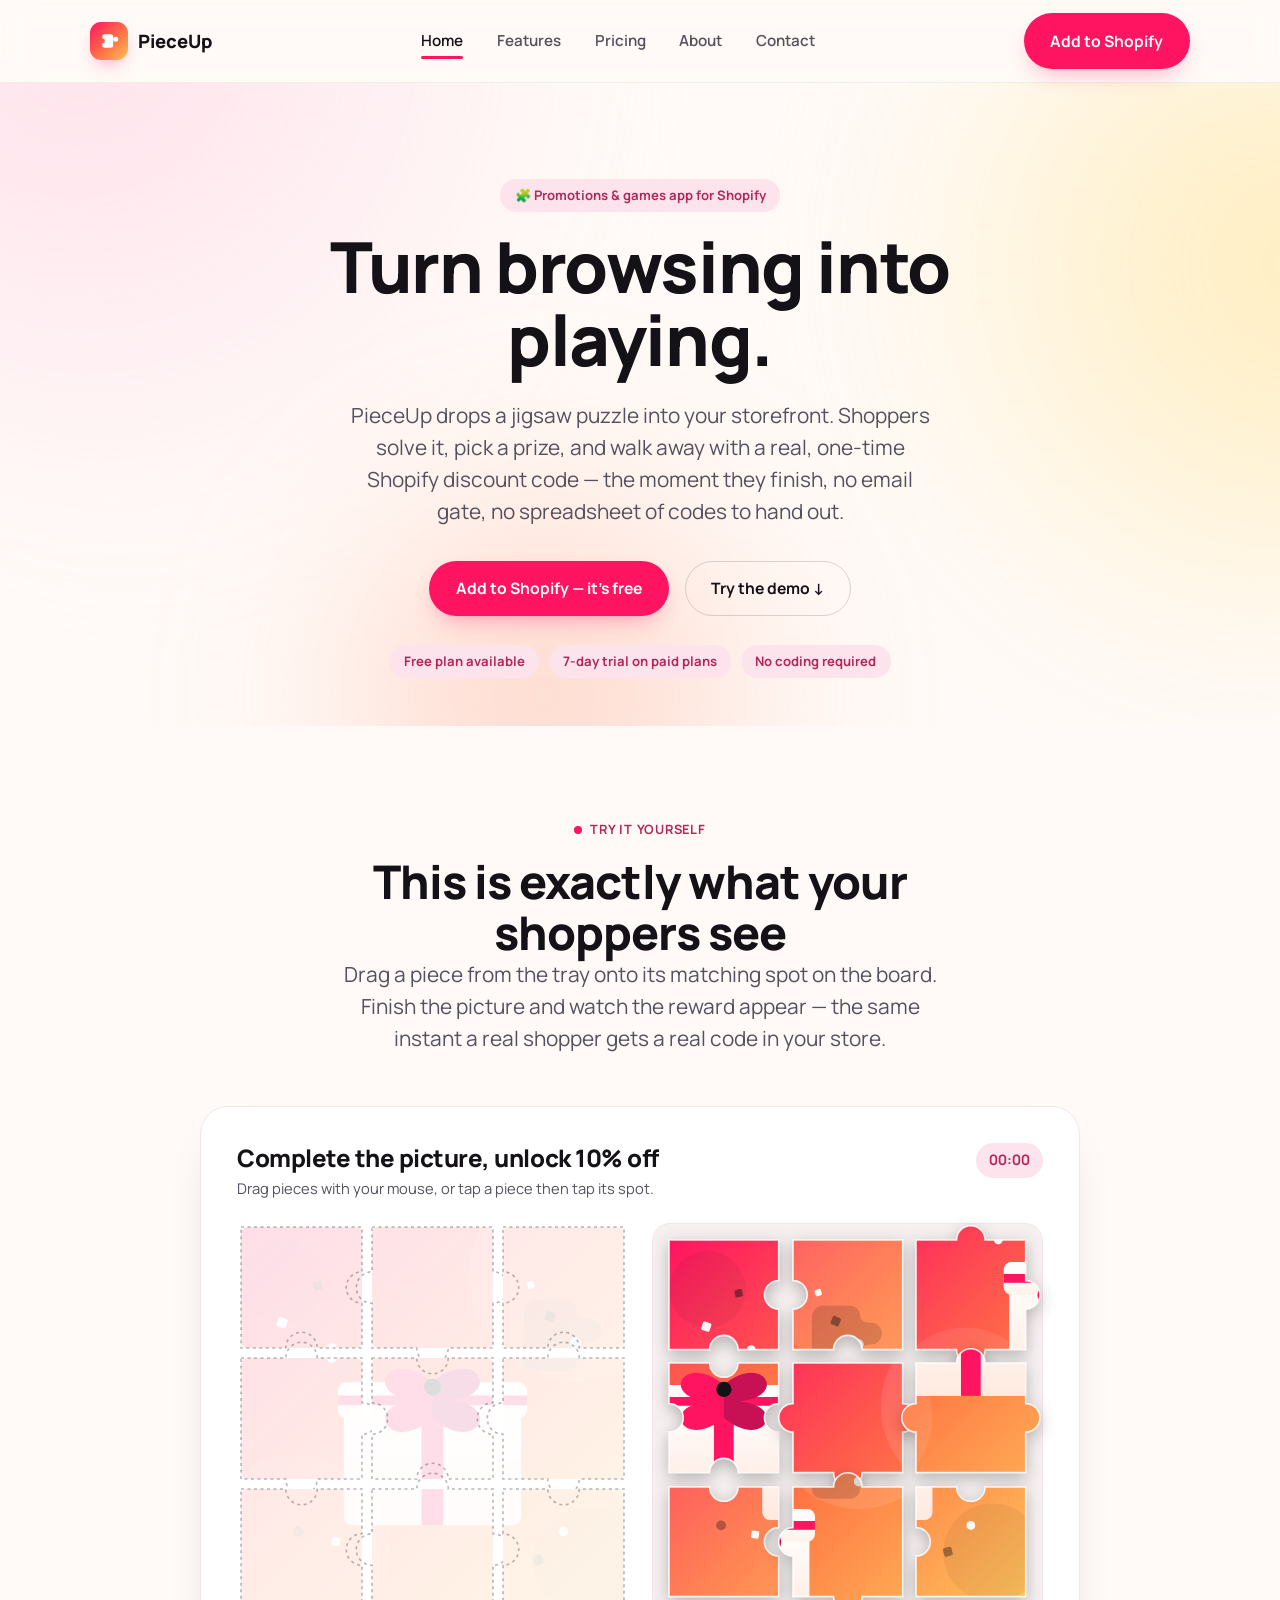
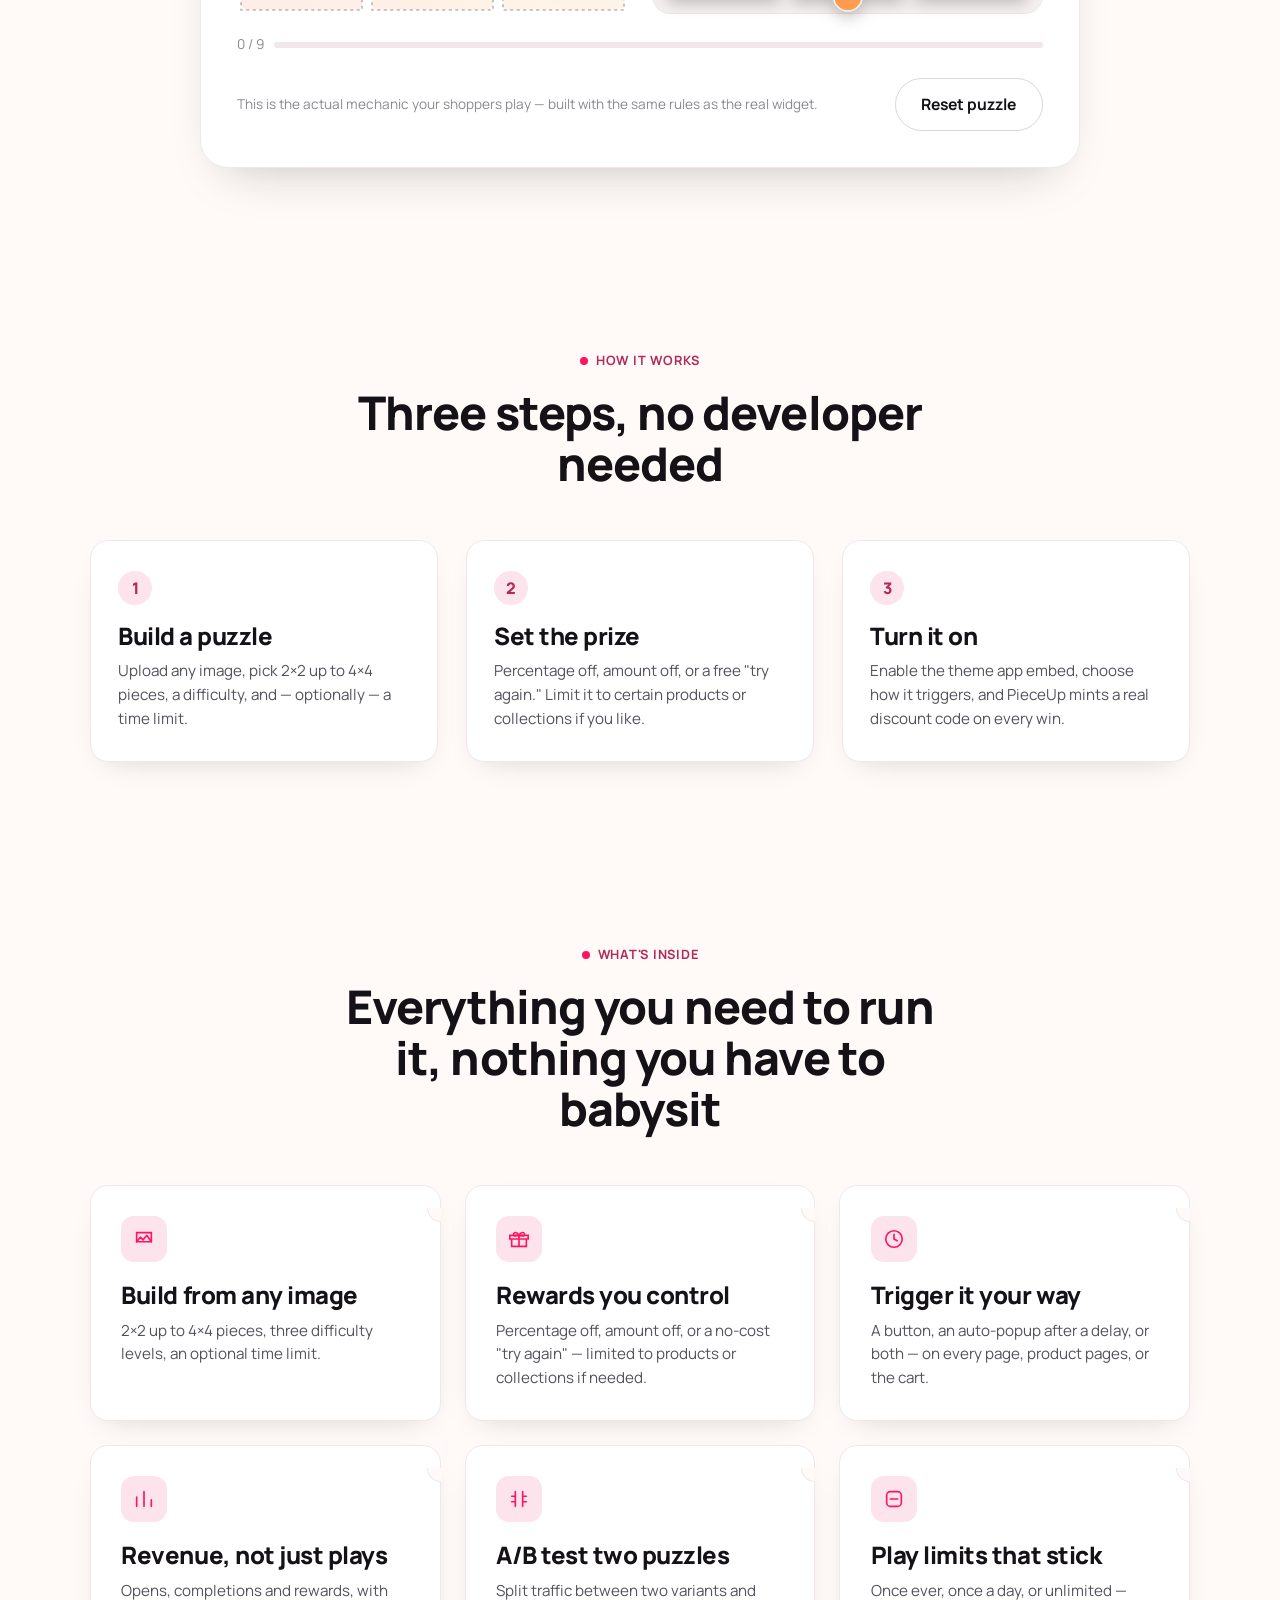
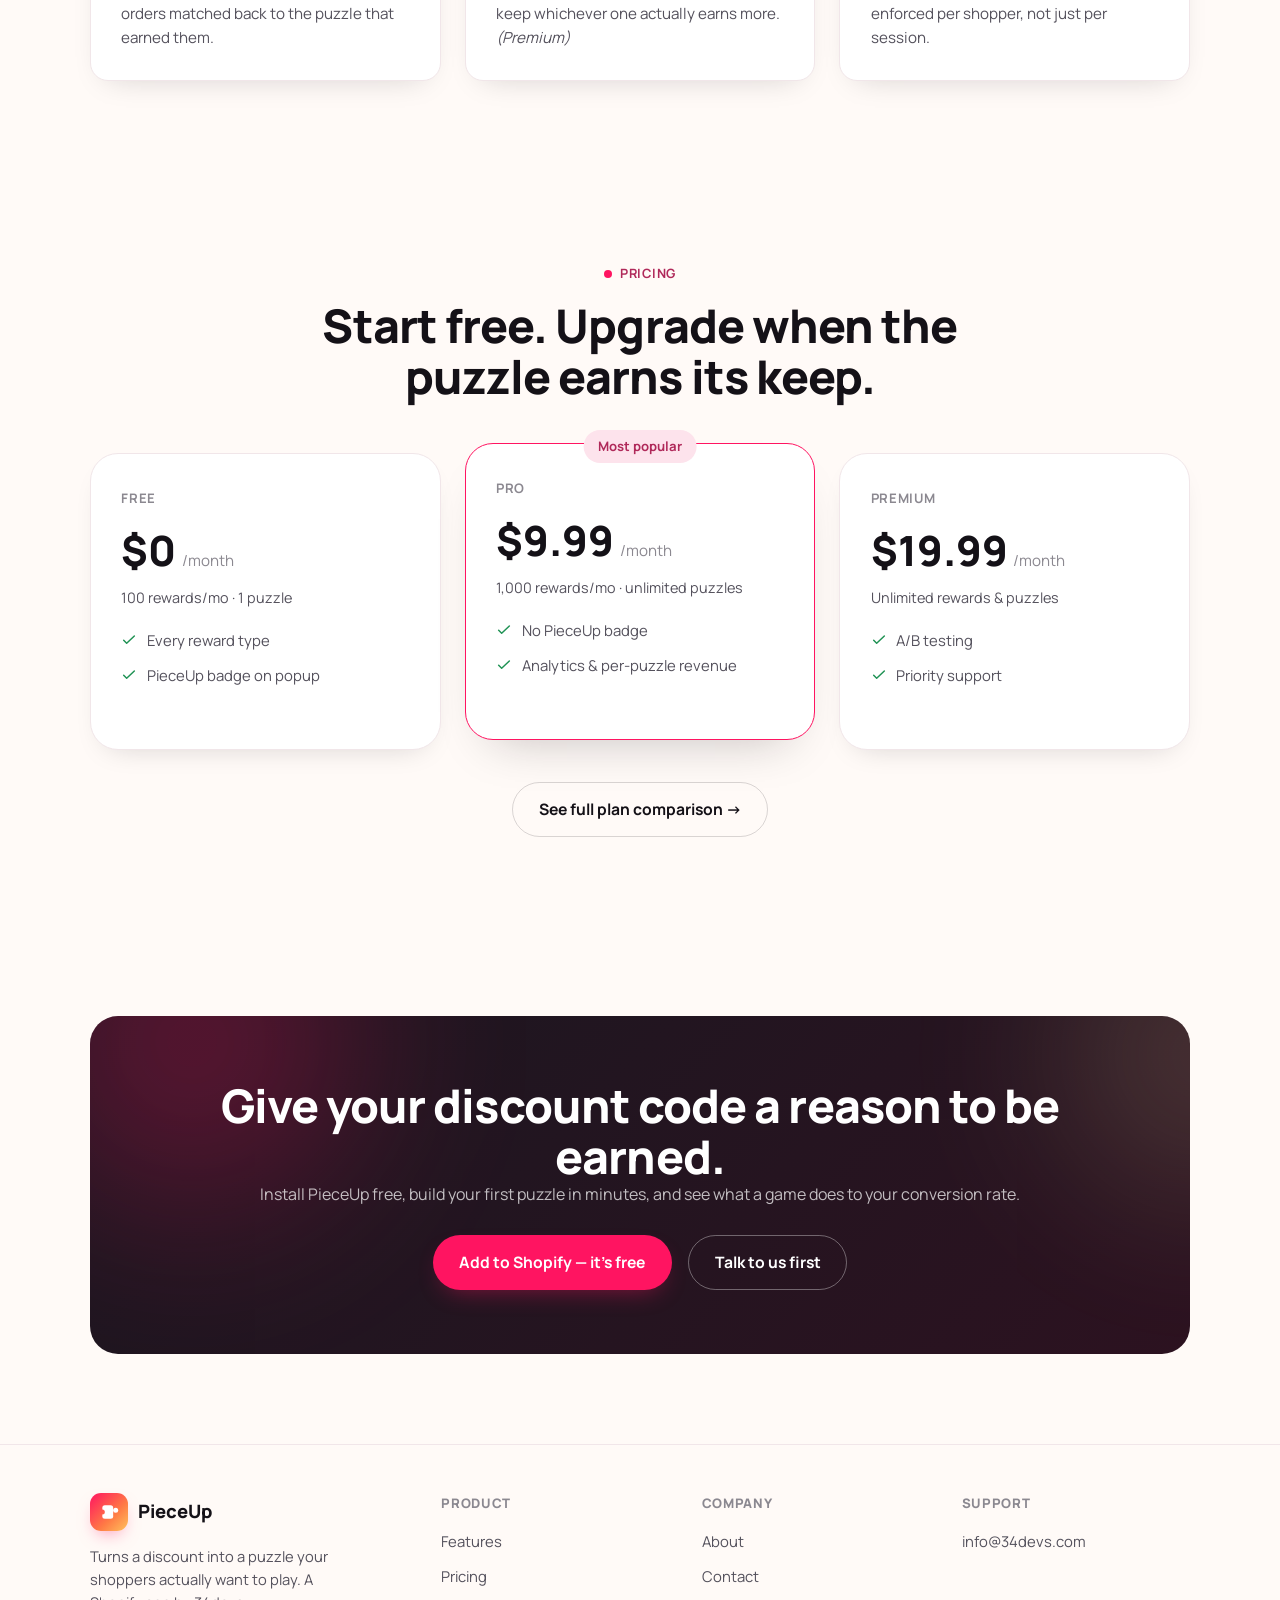
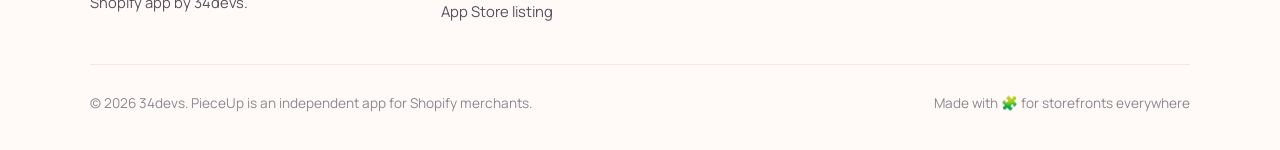
==== index.html @ ec128699 "Cache-bust shared CSS/JS with a version query string Root-caused the black-squares report: the brows" ====
<!doctype html>
<html lang="en">
<head>
  <meta charset="UTF-8" />
  <meta name="viewport" content="width=device-width, initial-scale=1.0" />
  <title>PieceUp — Turn browsing into playing</title>
  <meta name="description" content="PieceUp adds a jigsaw-puzzle popup to your Shopify storefront. Shoppers solve it, pick a prize, and get a real, one-time discount code the instant they finish." />
  <link rel="icon" type="image/svg+xml" href="assets/favicon.svg" />
  <link rel="preconnect" href="https://fonts.googleapis.com" />
  <link rel="preconnect" href="https://fonts.gstatic.com" crossorigin />
  <link href="https://fonts.googleapis.com/css2?family=Manrope:wght@400;500;600;700;800&display=swap" rel="stylesheet" />
  <link rel="stylesheet" href="assets/style.css?v=2" />
</head>
<body>

  <header class="site-header">
    <div class="container">
      <a class="brand" href="index.html">
        <span class="logo-mark">
          <svg width="20" height="20" viewBox="0 0 48 48" fill="none" xmlns="http://www.w3.org/2000/svg">
            <mask id="piece-mask" maskUnits="userSpaceOnUse">
              <rect width="48" height="48" fill="#fff"/>
              <circle cx="8" cy="24" r="6" fill="#000"/>
            </mask>
            <g mask="url(#piece-mask)">
              <rect x="8" y="8" width="26" height="32" rx="6" fill="currentColor"/>
              <circle cx="40" cy="20" r="6" fill="currentColor"/>
            </g>
          </svg>
        </span>
        PieceUp
      </a>

      <nav class="main-nav">
        <a href="index.html" aria-current="page">Home</a>
        <a href="features.html">Features</a>
        <a href="pricing.html">Pricing</a>
        <a href="about.html">About</a>
        <a href="contact.html">Contact</a>
      </nav>

      <div class="nav-cta">
        <a class="btn btn-accent" href="https://apps.shopify.com/pieceup" target="_blank" rel="noopener">Add to Shopify</a>
        <button class="nav-toggle" aria-label="Toggle navigation" aria-expanded="false"><span></span></button>
      </div>
    </div>

    <div class="site-nav-panel">
      <nav class="main-nav">
        <a href="index.html" aria-current="page">Home</a>
        <a href="features.html">Features</a>
        <a href="pricing.html">Pricing</a>
        <a href="about.html">About</a>
        <a href="contact.html">Contact</a>
      </nav>
      <div class="nav-cta">
        <a class="btn btn-accent btn-block" href="https://apps.shopify.com/pieceup" target="_blank" rel="noopener">Add to Shopify</a>
      </div>
    </div>
  </header>

  <main>

    <!-- ============ HERO ============ -->
    <section class="hero">
      <div class="mesh-bg"><span></span></div>
      <div class="container hero-inner">
        <span class="pill">🧩 Promotions &amp; games app for Shopify</span>
        <h1>Turn browsing into playing.</h1>
        <p class="lede">
          PieceUp drops a jigsaw puzzle into your storefront. Shoppers solve
          it, pick a prize, and walk away with a real, one-time Shopify
          discount code — the moment they finish, no email gate, no
          spreadsheet of codes to hand out.
        </p>
        <div class="hero-actions">
          <a class="btn btn-accent" href="https://apps.shopify.com/pieceup" target="_blank" rel="noopener">Add to Shopify — it's free</a>
          <a class="btn btn-ghost" href="#demo">Try the demo ↓</a>
        </div>
        <div class="hero-meta">
          <span class="pill">Free plan available</span>
          <span class="pill">7-day trial on paid plans</span>
          <span class="pill">No coding required</span>
        </div>
      </div>
    </section>

    <!-- ============ LIVE DEMO ============ -->
    <section class="section puzzle-demo-section" id="demo">
      <div class="container">
        <div class="section-head center reveal">
          <span class="eyebrow">Try it yourself</span>
          <h2>This is exactly what your shoppers see</h2>
          <p class="lede" style="margin-inline:auto;">
            Drag a piece from the tray onto its matching spot on the board.
            Finish the picture and watch the reward appear — the same
            instant a real shopper gets a real code in your store.
          </p>
        </div>

        <div class="puzzle-demo reveal">
          <div class="puzzle-shell">
            <div class="puzzle-shell-head">
              <div>
                <h3>Complete the picture, unlock 10% off</h3>
                <p>Drag pieces with your mouse, or tap a piece then tap its spot.</p>
              </div>
              <span class="puzzle-timer">00:00</span>
            </div>

            <div class="puzzle-stage">
              <div class="puzzle-board" aria-label="Puzzle board"></div>
              <div class="puzzle-tray" aria-label="Puzzle pieces"></div>
            </div>

            <div class="puzzle-progress">
              <span class="puzzle-progress-label">0 / 9</span>
              <div class="puzzle-progress-bar"><div class="puzzle-progress-fill"></div></div>
            </div>

            <div class="puzzle-footer">
              <span class="puzzle-hint">This is the actual mechanic your shoppers play — built with the same rules as the real widget.</span>
              <button class="btn btn-ghost" type="button" data-puzzle-reset>Reset puzzle</button>
            </div>

            <div class="reward-overlay">
              <div class="reward-card">
                <div class="reward-icon">
                  <svg width="26" height="26" viewBox="0 0 24 24" fill="none"><path d="M4 12.5L9 17.5L20 6.5" stroke="currentColor" stroke-width="2.4" stroke-linecap="round" stroke-linejoin="round"/></svg>
                </div>
                <h3>Solved! You unlocked a reward.</h3>
                <p>In a live store, PieceUp mints this as a real, single-use Shopify code the instant a shopper finishes.</p>
                <div class="reward-code">🎟️ <span>PIECEUP-10</span></div>
                <p class="reward-note">Demo code for illustration — it won't work at checkout.</p>
                <div class="reward-actions">
                  <button class="btn btn-dark" type="button" data-reward-replay>Play again</button>
                  <a class="btn btn-accent" href="https://apps.shopify.com/pieceup" target="_blank" rel="noopener">Add to Shopify</a>
                </div>
              </div>
            </div>
          </div>
        </div>
      </div>
    </section>

    <!-- ============ HOW IT WORKS ============ -->
    <section class="section">
      <div class="container">
        <div class="section-head center reveal">
          <span class="eyebrow">How it works</span>
          <h2>Three steps, no developer needed</h2>
        </div>
        <div class="steps reveal">
          <div class="step">
            <div class="step-num">1</div>
            <h3>Build a puzzle</h3>
            <p>Upload any image, pick 2×2 up to 4×4 pieces, a difficulty, and — optionally — a time limit.</p>
          </div>
          <div class="step">
            <div class="step-num">2</div>
            <h3>Set the prize</h3>
            <p>Percentage off, amount off, or a free "try again." Limit it to certain products or collections if you like.</p>
          </div>
          <div class="step">
            <div class="step-num">3</div>
            <h3>Turn it on</h3>
            <p>Enable the theme app embed, choose how it triggers, and PieceUp mints a real discount code on every win.</p>
          </div>
        </div>
      </div>
    </section>

    <!-- ============ FEATURE HIGHLIGHTS ============ -->
    <section class="section">
      <div class="container">
        <div class="section-head center reveal">
          <span class="eyebrow">What's inside</span>
          <h2>Everything you need to run it, nothing you have to babysit</h2>
        </div>

        <div class="feature-grid reveal">
          <a class="feature-card" href="features.html#build">
            <div class="feature-icon">
              <svg width="22" height="22" viewBox="0 0 24 24" fill="none"><path d="M4 5h16v10H4z" stroke="currentColor" stroke-width="1.8"/><path d="M4 15l4-5 3 3 4-5 5 7" stroke="currentColor" stroke-width="1.8" stroke-linecap="round" stroke-linejoin="round"/></svg>
            </div>
            <h3>Build from any image</h3>
            <p>2×2 up to 4×4 pieces, three difficulty levels, an optional time limit.</p>
          </a>

          <a class="feature-card" href="features.html#rewards">
            <div class="feature-icon">
              <svg width="22" height="22" viewBox="0 0 24 24" fill="none"><path d="M20 12v8H4v-8" stroke="currentColor" stroke-width="1.8"/><path d="M2 8h20v4H2z" stroke="currentColor" stroke-width="1.8"/><path d="M12 8v12M12 8c-1.5-4-6-4-6-1s3 1 6 1zM12 8c1.5-4 6-4 6-1s-3 1-6 1z" stroke="currentColor" stroke-width="1.8" stroke-linejoin="round"/></svg>
            </div>
            <h3>Rewards you control</h3>
            <p>Percentage off, amount off, or a no-cost "try again" — limited to products or collections if needed.</p>
          </a>

          <a class="feature-card" href="features.html#triggers">
            <div class="feature-icon">
              <svg width="22" height="22" viewBox="0 0 24 24" fill="none"><circle cx="12" cy="12" r="9" stroke="currentColor" stroke-width="1.8"/><path d="M12 7v5l3.5 2" stroke="currentColor" stroke-width="1.8" stroke-linecap="round"/></svg>
            </div>
            <h3>Trigger it your way</h3>
            <p>A button, an auto-popup after a delay, or both — on every page, product pages, or the cart.</p>
          </a>

          <a class="feature-card" href="features.html#analytics">
            <div class="feature-icon">
              <svg width="22" height="22" viewBox="0 0 24 24" fill="none"><path d="M4 20V10M12 20V4M20 20v-7" stroke="currentColor" stroke-width="1.8" stroke-linecap="round"/></svg>
            </div>
            <h3>Revenue, not just plays</h3>
            <p>Opens, completions and rewards, with orders matched back to the puzzle that earned them.</p>
          </a>

          <a class="feature-card" href="features.html#testing">
            <div class="feature-icon">
              <svg width="22" height="22" viewBox="0 0 24 24" fill="none"><path d="M8 4v16M16 4v16" stroke="currentColor" stroke-width="1.8" stroke-linecap="round"/><path d="M4 9h4M16 9h4M4 15h4M16 15h4" stroke="currentColor" stroke-width="1.8" stroke-linecap="round"/></svg>
            </div>
            <h3>A/B test two puzzles</h3>
            <p>Split traffic between two variants and keep whichever one actually earns more. <em>(Premium)</em></p>
          </a>

          <a class="feature-card" href="features.html#frequency">
            <div class="feature-icon">
              <svg width="22" height="22" viewBox="0 0 24 24" fill="none"><rect x="4" y="4" width="16" height="16" rx="4" stroke="currentColor" stroke-width="1.8"/><path d="M8 12h8" stroke="currentColor" stroke-width="1.8" stroke-linecap="round"/></svg>
            </div>
            <h3>Play limits that stick</h3>
            <p>Once ever, once a day, or unlimited — enforced per shopper, not just per session.</p>
          </a>
        </div>
      </div>
    </section>

    <!-- ============ PRICING TEASER ============ -->
    <section class="section">
      <div class="container">
        <div class="section-head center reveal">
          <span class="eyebrow">Pricing</span>
          <h2>Start free. Upgrade when the puzzle earns its keep.</h2>
        </div>

        <div class="pricing-grid reveal">
          <div class="pricing-card">
            <span class="plan-name">Free</span>
            <div class="plan-price"><strong>$0</strong><span>/month</span></div>
            <p style="font-size:.9rem;">100 rewards/mo · 1 puzzle</p>
            <ul class="plan-features" style="margin-top:1.25rem;">
              <li><svg width="16" height="16" viewBox="0 0 24 24" fill="none"><path d="M4 12.5l4.5 4.5L20 6" stroke="currentColor" stroke-width="2.2" stroke-linecap="round" stroke-linejoin="round"/></svg>Every reward type</li>
              <li><svg width="16" height="16" viewBox="0 0 24 24" fill="none"><path d="M4 12.5l4.5 4.5L20 6" stroke="currentColor" stroke-width="2.2" stroke-linecap="round" stroke-linejoin="round"/></svg>PieceUp badge on popup</li>
            </ul>
          </div>

          <div class="pricing-card pricing-card--featured">
            <span class="pill badge-recommended">Most popular</span>
            <span class="plan-name">Pro</span>
            <div class="plan-price"><strong>$9.99</strong><span>/month</span></div>
            <p style="font-size:.9rem;">1,000 rewards/mo · unlimited puzzles</p>
            <ul class="plan-features" style="margin-top:1.25rem;">
              <li><svg width="16" height="16" viewBox="0 0 24 24" fill="none"><path d="M4 12.5l4.5 4.5L20 6" stroke="currentColor" stroke-width="2.2" stroke-linecap="round" stroke-linejoin="round"/></svg>No PieceUp badge</li>
              <li><svg width="16" height="16" viewBox="0 0 24 24" fill="none"><path d="M4 12.5l4.5 4.5L20 6" stroke="currentColor" stroke-width="2.2" stroke-linecap="round" stroke-linejoin="round"/></svg>Analytics &amp; per-puzzle revenue</li>
            </ul>
          </div>

          <div class="pricing-card">
            <span class="plan-name">Premium</span>
            <div class="plan-price"><strong>$19.99</strong><span>/month</span></div>
            <p style="font-size:.9rem;">Unlimited rewards &amp; puzzles</p>
            <ul class="plan-features" style="margin-top:1.25rem;">
              <li><svg width="16" height="16" viewBox="0 0 24 24" fill="none"><path d="M4 12.5l4.5 4.5L20 6" stroke="currentColor" stroke-width="2.2" stroke-linecap="round" stroke-linejoin="round"/></svg>A/B testing</li>
              <li><svg width="16" height="16" viewBox="0 0 24 24" fill="none"><path d="M4 12.5l4.5 4.5L20 6" stroke="currentColor" stroke-width="2.2" stroke-linecap="round" stroke-linejoin="round"/></svg>Priority support</li>
            </ul>
          </div>
        </div>

        <p style="text-align:center; margin-top:2rem;">
          <a class="btn btn-ghost" href="pricing.html">See full plan comparison →</a>
        </p>
      </div>
    </section>

    <!-- ============ CTA BANNER ============ -->
    <section class="section">
      <div class="container">
        <div class="cta-banner reveal">
          <div class="mesh-bg compact"><span></span></div>
          <h2>Give your discount code a reason to be earned.</h2>
          <p>Install PieceUp free, build your first puzzle in minutes, and see what a game does to your conversion rate.</p>
          <div class="cta-actions">
            <a class="btn btn-accent" href="https://apps.shopify.com/pieceup" target="_blank" rel="noopener">Add to Shopify — it's free</a>
            <a class="btn btn-ghost" style="color:#fff; border-color:rgba(255,255,255,.35);" href="contact.html">Talk to us first</a>
          </div>
        </div>
      </div>
    </section>

  </main>

  <footer class="site-footer">
    <div class="container">
      <div class="footer-top">
        <div class="footer-brand">
          <a class="brand" href="index.html">
            <span class="logo-mark">
              <svg width="20" height="20" viewBox="0 0 48 48" fill="none"><g mask="url(#piece-mask)"><rect x="8" y="8" width="26" height="32" rx="6" fill="currentColor"/><circle cx="40" cy="20" r="6" fill="currentColor"/></g></svg>
            </span>
            PieceUp
          </a>
          <p>Turns a discount into a puzzle your shoppers actually want to play. A Shopify app by 34devs.</p>
        </div>
        <div class="footer-col">
          <h4>Product</h4>
          <ul>
            <li><a href="features.html">Features</a></li>
            <li><a href="pricing.html">Pricing</a></li>
            <li><a href="https://apps.shopify.com/pieceup" target="_blank" rel="noopener">App Store listing</a></li>
          </ul>
        </div>
        <div class="footer-col">
          <h4>Company</h4>
          <ul>
            <li><a href="about.html">About</a></li>
            <li><a href="contact.html">Contact</a></li>
          </ul>
        </div>
        <div class="footer-col">
          <h4>Support</h4>
          <ul>
            <li><a href="mailto:info@34devs.com">info@34devs.com</a></li>
          </ul>
        </div>
      </div>
      <div class="footer-bottom">
        <span>© <span data-year>2026</span> 34devs. PieceUp is an independent app for Shopify merchants.</span>
        <span>Made with 🧩 for storefronts everywhere</span>
      </div>
    </div>
  </footer>

  <script src="assets/script.js?v=2"></script>
</body>
</html>
---- assets/style.css ----
/* ==========================================================================
   PieceUp marketing site — shared styles
   Palette + type sourced directly from the real Shopify App Store listing
   screenshots (assets/screenshots/). Single family: Manrope.
   ========================================================================== */

:root {
  --accent: #ff1461;
  --accent-dark: #c81155;
  --accent-soft: #ff6fa0;
  --ink: #141117;
  --ink-soft: #54515c;
  --muted: #8b8890;
  --pill-bg: #fde3ec;
  --pill-text: #b0295a;
  --card-bg: #ffffff;
  --card-border: #f1e6e9;
  --good: #1f9254;
  --good-bg: #e7f6ee;
  --warn: #b46a00;
  --warn-bg: #fff2d6;
  --bg-grad-1: #ffd9e8;
  --bg-grad-2: #ffb199;
  --bg-grad-3: #ffe9a8;
  --page-bg: #fffaf7;

  --radius-lg: 28px;
  --radius-md: 18px;
  --radius-sm: 12px;
  --radius-pill: 999px;

  --shadow-card: 0 24px 48px -28px rgba(20, 17, 23, 0.28);
  --shadow-soft: 0 12px 30px -18px rgba(20, 17, 23, 0.22);
  --shadow-button: 0 10px 24px -10px rgba(255, 20, 97, 0.45);

  --container: 1180px;
  --puzzle-image: url("puzzle-demo.svg");

  font-size: 16px;
}

/* ---------- reset ---------- */
*,
*::before,
*::after {
  box-sizing: border-box;
}

html {
  scroll-behavior: smooth;
}

body {
  margin: 0;
  background: var(--page-bg);
  color: var(--ink);
  font-family: "Manrope", -apple-system, BlinkMacSystemFont, "Segoe UI", sans-serif;
  font-weight: 400;
  line-height: 1.55;
  -webkit-font-smoothing: antialiased;
  overflow-x: hidden;
}

img {
  max-width: 100%;
  display: block;
}

a {
  color: inherit;
  text-decoration: none;
}

ul {
  margin: 0;
  padding: 0;
  list-style: none;
}

button {
  font-family: inherit;
}

h1, h2, h3, h4 {
  font-weight: 800;
  letter-spacing: -0.02em;
  margin: 0;
  color: var(--ink);
}

h1 { font-size: clamp(2.4rem, 5vw + 1rem, 4.4rem); line-height: 1.04; }
h2 { font-size: clamp(1.9rem, 3vw + 1rem, 2.9rem); line-height: 1.1; }
h3 { font-size: clamp(1.2rem, 1vw + 1rem, 1.5rem); line-height: 1.25; }

p {
  margin: 0;
  color: var(--ink-soft);
}

.lede {
  font-size: clamp(1.05rem, 1vw + 0.9rem, 1.3rem);
  color: var(--ink-soft);
  max-width: 46ch;
}

/* ---------- layout ---------- */
.container {
  width: 100%;
  max-width: var(--container);
  margin-inline: auto;
  padding-inline: clamp(1.25rem, 4vw, 2.5rem);
}

.section {
  padding-block: clamp(3.5rem, 7vw, 6.5rem);
  position: relative;
}

.section-head {
  max-width: 640px;
  margin-bottom: clamp(2.25rem, 4vw, 3.5rem);
}

.section-head.center {
  margin-inline: auto;
  text-align: center;
}

.eyebrow {
  display: inline-flex;
  align-items: center;
  gap: 0.5rem;
  font-size: 0.8rem;
  font-weight: 700;
  letter-spacing: 0.06em;
  text-transform: uppercase;
  color: var(--pill-text);
  margin-bottom: 1rem;
}

.eyebrow::before {
  content: "";
  width: 8px;
  height: 8px;
  border-radius: 50%;
  background: var(--accent);
}

/* ---------- ambient gradient mesh ---------- */
.mesh-bg {
  position: absolute;
  inset: 0;
  z-index: -1;
  overflow: hidden;
  pointer-events: none;
}

.mesh-bg::before,
.mesh-bg::after {
  content: "";
  position: absolute;
  border-radius: 50%;
  filter: blur(70px);
  opacity: 0.75;
}

.mesh-bg::before {
  width: 60vw;
  height: 60vw;
  top: -22vw;
  left: -12vw;
  background: radial-gradient(circle at 30% 30%, var(--bg-grad-1), transparent 70%);
}

.mesh-bg::after {
  width: 55vw;
  height: 55vw;
  top: -8vw;
  right: -18vw;
  background: radial-gradient(circle at 70% 40%, var(--bg-grad-3), transparent 70%);
}

.mesh-bg span {
  position: absolute;
  width: 45vw;
  height: 45vw;
  bottom: -20vw;
  left: 20vw;
  border-radius: 50%;
  filter: blur(80px);
  opacity: 0.55;
  background: radial-gradient(circle, var(--bg-grad-2), transparent 70%);
}

.mesh-bg.compact::before { width: 40vw; height: 40vw; top: -18vw; }
.mesh-bg.compact::after { width: 34vw; height: 34vw; top: -14vw; }
.mesh-bg.compact span { display: none; }

/* ---------- buttons & pills ---------- */
.btn {
  display: inline-flex;
  align-items: center;
  justify-content: center;
  gap: 0.5rem;
  padding: 0.9rem 1.6rem;
  border-radius: var(--radius-pill);
  font-weight: 700;
  font-size: 0.98rem;
  border: 1px solid transparent;
  cursor: pointer;
  transition: transform 0.18s ease, box-shadow 0.18s ease, background 0.18s ease, color 0.18s ease;
  white-space: nowrap;
}

.btn:hover { transform: translateY(-2px); }

.btn-dark {
  background: var(--ink);
  color: #fff;
  box-shadow: var(--shadow-soft);
}
.btn-dark:hover { background: #2a2530; }

.btn-accent {
  background: var(--accent);
  color: #fff;
  box-shadow: var(--shadow-button);
}
.btn-accent:hover { background: var(--accent-dark); }

.btn-ghost {
  background: transparent;
  border-color: rgba(20, 17, 23, 0.16);
  color: var(--ink);
}
.btn-ghost:hover { border-color: var(--ink); }

.btn-block { width: 100%; }

.pill {
  display: inline-flex;
  align-items: center;
  gap: 0.4rem;
  padding: 0.4rem 0.9rem;
  border-radius: var(--radius-pill);
  background: var(--pill-bg);
  color: var(--pill-text);
  font-weight: 700;
  font-size: 0.82rem;
}

/* ---------- header ---------- */
.site-header {
  position: sticky;
  top: 0;
  z-index: 50;
  background: rgba(255, 250, 247, 0.82);
  backdrop-filter: blur(14px);
  border-bottom: 1px solid rgba(20, 17, 23, 0.06);
}

.site-header .container {
  display: flex;
  align-items: center;
  justify-content: space-between;
  height: 82px;
}

.brand {
  display: flex;
  align-items: center;
  gap: 0.65rem;
  font-weight: 800;
  font-size: 1.15rem;
}

.logo-mark {
  width: 38px;
  height: 38px;
  border-radius: 11px;
  background: linear-gradient(135deg, var(--accent) 0%, #ff7a45 60%, #ffc25c 100%);
  display: grid;
  place-items: center;
  box-shadow: 0 8px 18px -8px rgba(255, 20, 97, 0.55);
  flex-shrink: 0;
}

.logo-mark svg { color: #fff; }

.main-nav {
  display: flex;
  align-items: center;
  gap: 2.1rem;
}

.main-nav a {
  font-weight: 600;
  font-size: 0.95rem;
  color: var(--ink-soft);
  transition: color 0.15s ease;
  position: relative;
}

.main-nav a:hover,
.main-nav a[aria-current="page"] { color: var(--ink); }

.main-nav a[aria-current="page"]::after {
  content: "";
  position: absolute;
  left: 0; right: 0; bottom: -6px;
  height: 3px;
  border-radius: 2px;
  background: var(--accent);
}

.nav-cta { display: flex; align-items: center; gap: 0.9rem; }

.nav-toggle {
  display: none;
  width: 42px;
  height: 42px;
  border-radius: var(--radius-sm);
  border: 1px solid rgba(20,17,23,0.12);
  background: #fff;
  align-items: center;
  justify-content: center;
  cursor: pointer;
}

.nav-toggle span,
.nav-toggle span::before,
.nav-toggle span::after {
  content: "";
  display: block;
  width: 18px;
  height: 2px;
  background: var(--ink);
  position: relative;
  transition: transform 0.2s ease, opacity 0.2s ease;
}
.nav-toggle span::before { position: absolute; top: -6px; }
.nav-toggle span::after { position: absolute; top: 6px; }

.nav-toggle[aria-expanded="true"] span { background: transparent; }
.nav-toggle[aria-expanded="true"] span::before { transform: translateY(6px) rotate(45deg); }
.nav-toggle[aria-expanded="true"] span::after { transform: translateY(-6px) rotate(-45deg); }

.site-nav-panel { display: none; }

/* ---------- hero ---------- */
.hero {
  position: relative;
  padding-block: clamp(3.5rem, 8vw, 6rem) clamp(2rem, 5vw, 3rem);
  text-align: center;
  overflow: hidden;
}

.hero-inner { max-width: 780px; margin-inline: auto; }

.hero h1 { margin-block: 1.1rem 1.4rem; }

.hero .lede { margin-inline: auto; }

.hero-actions {
  display: flex;
  align-items: center;
  justify-content: center;
  gap: 1rem;
  flex-wrap: wrap;
  margin-top: 2.1rem;
}

.hero-meta {
  display: flex;
  justify-content: center;
  gap: 0.6rem;
  flex-wrap: wrap;
  margin-top: 1.8rem;
}

/* ---------- page hero (inner pages) ---------- */
.page-hero {
  position: relative;
  padding-block: clamp(3rem, 6vw, 4.5rem) clamp(2rem, 4vw, 3rem);
  text-align: center;
  overflow: hidden;
}

.page-hero .lede { margin-inline: auto; }

/* ---------- how it works ---------- */
.steps {
  display: grid;
  grid-template-columns: repeat(3, 1fr);
  gap: 1.75rem;
}

.step {
  background: var(--card-bg);
  border: 1px solid var(--card-border);
  border-radius: var(--radius-md);
  padding: 1.9rem 1.7rem;
  box-shadow: var(--shadow-soft);
}

.step-num {
  width: 34px;
  height: 34px;
  border-radius: 50%;
  background: var(--pill-bg);
  color: var(--pill-text);
  font-weight: 800;
  display: grid;
  place-items: center;
  margin-bottom: 1rem;
}

.step h3 { margin-bottom: 0.5rem; }
.step p { font-size: 0.95rem; }

/* ---------- feature cards ---------- */
.feature-grid {
  display: grid;
  grid-template-columns: repeat(3, 1fr);
  gap: 1.5rem;
}

.feature-card {
  position: relative;
  background: var(--card-bg);
  border: 1px solid var(--card-border);
  border-radius: var(--radius-md);
  padding: 1.9rem;
  box-shadow: var(--shadow-soft);
  transition: transform 0.2s ease, box-shadow 0.2s ease;
}

.feature-card:hover {
  transform: translateY(-4px);
  box-shadow: var(--shadow-card);
}

.feature-icon {
  width: 46px;
  height: 46px;
  border-radius: 13px;
  display: grid;
  place-items: center;
  background: var(--pill-bg);
  color: var(--accent);
  margin-bottom: 1.1rem;
}

.feature-card h3 { margin-bottom: 0.55rem; }
.feature-card p { font-size: 0.95rem; }

/* jigsaw notch on card corner, purely decorative */
.feature-card::after {
  content: "";
  position: absolute;
  top: 22px;
  right: -1px;
  width: 14px;
  height: 14px;
  background: var(--page-bg);
  border-left: 1px solid var(--card-border);
  border-bottom: 1px solid var(--card-border);
  border-radius: 0 0 0 14px;
}

/* ---------- browser chrome frame (for screenshots) ---------- */
.browser-frame {
  border-radius: var(--radius-lg);
  overflow: hidden;
  background: #fff;
  border: 1px solid var(--card-border);
  box-shadow: var(--shadow-card);
}

.browser-frame .chrome-bar {
  display: flex;
  align-items: center;
  gap: 6px;
  padding: 0.85rem 1rem;
  background: #f6f1f0;
  border-bottom: 1px solid var(--card-border);
}

.browser-frame .chrome-bar span {
  width: 10px;
  height: 10px;
  border-radius: 50%;
  background: #e3d9d6;
}
.browser-frame .chrome-bar span:nth-child(1) { background: #ff6159; }
.browser-frame .chrome-bar span:nth-child(2) { background: #ffbd2e; }
.browser-frame .chrome-bar span:nth-child(3) { background: #28ca41; }

.browser-frame img { width: 100%; }

/* ---------- feature-detail rows (features.html) ---------- */
.feature-row {
  display: grid;
  grid-template-columns: 1fr 1fr;
  gap: clamp(2rem, 5vw, 4rem);
  align-items: center;
  padding-block: clamp(2.75rem, 5vw, 4.5rem);
  border-bottom: 1px solid var(--card-border);
}

.feature-row:last-child { border-bottom: none; }

.feature-row.reverse .feature-row-media { order: 2; }
.feature-row.reverse .feature-row-copy { order: 1; }

.feature-row-copy ul { margin-top: 1.3rem; display: grid; gap: 0.7rem; }

.feature-row-copy li {
  display: flex;
  gap: 0.65rem;
  align-items: flex-start;
  font-size: 0.97rem;
  color: var(--ink-soft);
}

.feature-row-copy li svg {
  flex-shrink: 0;
  margin-top: 3px;
  color: var(--good);
}

/* ---------- pricing ---------- */
.pricing-grid {
  display: grid;
  grid-template-columns: repeat(3, 1fr);
  gap: 1.5rem;
  align-items: stretch;
}

.pricing-card {
  background: var(--card-bg);
  border: 1px solid var(--card-border);
  border-radius: var(--radius-lg);
  padding: 2.1rem 1.9rem;
  box-shadow: var(--shadow-soft);
  display: flex;
  flex-direction: column;
  position: relative;
}

.pricing-card--featured {
  border-color: var(--accent);
  box-shadow: var(--shadow-card);
  transform: translateY(-10px);
}

.pricing-card--featured .badge-recommended {
  position: absolute;
  top: -14px;
  left: 50%;
  transform: translateX(-50%);
}

.plan-name { font-weight: 700; color: var(--muted); text-transform: uppercase; font-size: 0.82rem; letter-spacing: 0.05em; }

.plan-price {
  display: flex;
  align-items: baseline;
  gap: 0.35rem;
  margin-block: 0.6rem 0.3rem;
}

.plan-price strong { font-size: 2.6rem; font-weight: 800; }
.plan-price span { color: var(--muted); font-size: 0.95rem; }

.plan-trial { font-size: 0.85rem; color: var(--pill-text); font-weight: 600; margin-bottom: 1.5rem; }

.plan-features { display: grid; gap: 0.75rem; margin-block: 0 1.75rem; flex-grow: 1; }

.plan-features li {
  display: flex;
  gap: 0.6rem;
  align-items: flex-start;
  font-size: 0.93rem;
  color: var(--ink-soft);
}

.plan-features li svg { flex-shrink: 0; margin-top: 3px; color: var(--good); }

/* ---------- CTA banner ---------- */
.cta-banner {
  position: relative;
  border-radius: var(--radius-lg);
  padding: clamp(2.5rem, 6vw, 4rem);
  text-align: center;
  overflow: hidden;
  background: linear-gradient(135deg, #1b1720, #2c1220);
  color: #fff;
}

.cta-banner h2 { color: #fff; }
.cta-banner p { color: rgba(255,255,255,0.72); }

.cta-banner .mesh-bg::before { background: radial-gradient(circle, var(--accent), transparent 70%); opacity: 0.35; }
.cta-banner .mesh-bg::after { background: radial-gradient(circle, var(--bg-grad-3), transparent 70%); opacity: 0.2; }

.cta-actions { display: flex; justify-content: center; gap: 1rem; flex-wrap: wrap; margin-top: 1.75rem; }

/* ---------- footer ---------- */
.site-footer {
  border-top: 1px solid var(--card-border);
  padding-block: 3rem 2.25rem;
}

.footer-top {
  display: grid;
  grid-template-columns: 1.4fr repeat(3, 1fr);
  gap: 2rem;
  padding-bottom: 2.5rem;
}

.footer-brand p { margin-top: 0.9rem; font-size: 0.92rem; max-width: 30ch; }

.footer-col h4 {
  font-size: 0.82rem;
  text-transform: uppercase;
  letter-spacing: 0.05em;
  color: var(--muted);
  margin-bottom: 1rem;
}

.footer-col ul { display: grid; gap: 0.65rem; }
.footer-col a { font-size: 0.93rem; color: var(--ink-soft); }
.footer-col a:hover { color: var(--accent); }

.footer-bottom {
  display: flex;
  justify-content: space-between;
  align-items: center;
  flex-wrap: wrap;
  gap: 1rem;
  padding-top: 1.75rem;
  border-top: 1px solid var(--card-border);
  font-size: 0.85rem;
  color: var(--muted);
}

/* ==========================================================================
   Puzzle demo
   ========================================================================== */

.puzzle-demo-section { position: relative; }

.puzzle-shell {
  position: relative;
  overflow: hidden;
  background: var(--card-bg);
  border: 1px solid var(--card-border);
  border-radius: var(--radius-lg);
  box-shadow: var(--shadow-card);
  padding: clamp(1.25rem, 3vw, 2.25rem);
  max-width: 880px;
  margin-inline: auto;
}

.puzzle-shell-head {
  display: flex;
  align-items: flex-start;
  justify-content: space-between;
  gap: 1rem;
  margin-bottom: 1.4rem;
  flex-wrap: wrap;
}

.puzzle-shell-head h3 { margin-bottom: 0.3rem; }
.puzzle-shell-head p { font-size: 0.92rem; }

.puzzle-timer {
  font-variant-numeric: tabular-nums;
  font-weight: 700;
  background: var(--pill-bg);
  color: var(--pill-text);
  padding: 0.4rem 0.8rem;
  border-radius: var(--radius-pill);
  font-size: 0.9rem;
}

.puzzle-stage {
  display: grid;
  grid-template-columns: 1fr 1fr;
  gap: 1.5rem;
  position: relative;
}

.puzzle-board,
.puzzle-tray {
  aspect-ratio: 1 / 1;
  border-radius: var(--radius-md);
  position: relative;
}

.puzzle-board {
  display: grid;
  grid-template-columns: repeat(3, 1fr);
  grid-template-rows: repeat(3, 1fr);
  gap: 10px;
  background: transparent;
  padding: 4px;
}

.puzzle-slot {
  border-radius: 6px;
  position: relative;
  transition: background 0.15s ease;
  /* a faint preview of the target image, like the app's "show guide" option */
  background-image:
    linear-gradient(rgba(255, 255, 255, 0.86), rgba(255, 255, 255, 0.86)),
    var(--puzzle-image);
  background-size: 100% 100%, 300% 300%;
  background-position: 0 0, var(--bg-x) var(--bg-y);
}

.puzzle-slot.filled {
  background-image: none;
}

.puzzle-slot.drag-over {
  background-color: var(--pill-bg);
}

/* the dashed jigsaw-shaped socket outline, drawn by JS to match this slot's
   exact tab/blank pattern rather than a generic dashed rectangle */
.puzzle-slot-outline {
  position: absolute;
  inset: 0;
  width: 100%;
  height: 100%;
  overflow: visible;
  pointer-events: none;
}

.puzzle-slot-outline path {
  fill: none;
  stroke: rgba(20, 17, 23, 0.3);
  stroke-width: 1.6;
  stroke-dasharray: 3 3.5;
  vector-effect: non-scaling-stroke;
  transition: stroke 0.15s ease, stroke-width 0.15s ease;
}

.puzzle-slot.drag-over .puzzle-slot-outline path {
  stroke: var(--accent);
  stroke-width: 2.2;
  stroke-dasharray: none;
}

.puzzle-slot.filled .puzzle-slot-outline {
  opacity: 0;
}

.puzzle-tray {
  display: grid;
  grid-template-columns: repeat(3, 1fr);
  grid-template-rows: repeat(3, 1fr);
  gap: 14px;
  background: #f6f1f0;
  border: 1px solid var(--card-border);
  border-radius: var(--radius-md);
  padding: 16px;
  align-content: center;
  justify-items: center;
}

.puzzle-piece {
  width: 100%;
  height: 100%;
  cursor: grab;
  touch-action: none;
  transition: transform 0.15s ease, filter 0.15s ease;
}

.puzzle-piece svg {
  width: 100%;
  height: 100%;
  overflow: visible;
  display: block;
  filter: drop-shadow(0 5px 8px rgba(20, 17, 23, 0.28));
}

.puzzle-piece .piece-outline {
  fill: none;
  stroke: rgba(255, 255, 255, 0.85);
  stroke-width: 1.6;
  vector-effect: non-scaling-stroke;
}

.puzzle-piece:active { cursor: grabbing; }

.puzzle-piece:hover { transform: scale(1.06); }

.puzzle-piece.selected svg {
  filter:
    drop-shadow(0 0 2px var(--accent))
    drop-shadow(0 0 6px var(--accent))
    drop-shadow(0 5px 8px rgba(20, 17, 23, 0.28));
}

.puzzle-piece.placed {
  cursor: default;
}

.puzzle-piece.placed svg { filter: none; }

.puzzle-piece.placed:hover { transform: none; }

.puzzle-piece.wrong-shake {
  animation: shake 0.4s ease;
}

@keyframes shake {
  0%, 100% { transform: translateX(0); }
  20% { transform: translateX(-6px); }
  40% { transform: translateX(6px); }
  60% { transform: translateX(-4px); }
  80% { transform: translateX(4px); }
}

.puzzle-progress {
  display: flex;
  align-items: center;
  gap: 0.6rem;
  margin-top: 1.3rem;
  font-size: 0.85rem;
  color: var(--muted);
}

.puzzle-progress-bar {
  flex-grow: 1;
  height: 6px;
  border-radius: var(--radius-pill);
  background: var(--card-border);
  overflow: hidden;
}

.puzzle-progress-fill {
  height: 100%;
  width: 0%;
  background: linear-gradient(90deg, var(--accent), #ff7a45);
  border-radius: var(--radius-pill);
  transition: width 0.3s ease;
}

.puzzle-footer {
  display: flex;
  justify-content: space-between;
  align-items: center;
  margin-top: 1.4rem;
  gap: 1rem;
  flex-wrap: wrap;
}

.puzzle-hint { font-size: 0.85rem; color: var(--muted); }

/* reward overlay */
.reward-overlay {
  position: absolute;
  inset: 0;
  background: rgba(255, 250, 247, 0.97);
  border-radius: var(--radius-lg);
  display: flex;
  align-items: center;
  justify-content: center;
  text-align: center;
  padding: 2rem;
  opacity: 0;
  pointer-events: none;
  transform: scale(0.96);
  transition: opacity 0.3s ease, transform 0.3s ease;
  z-index: 5;
}

.reward-overlay.show {
  opacity: 1;
  pointer-events: auto;
  transform: scale(1);
}

.reward-card { max-width: 360px; }

.reward-icon {
  width: 62px;
  height: 62px;
  border-radius: 50%;
  background: var(--good-bg);
  color: var(--good);
  display: grid;
  place-items: center;
  margin-inline: auto;
  margin-bottom: 1.1rem;
}

.reward-code {
  display: inline-flex;
  align-items: center;
  gap: 0.7rem;
  margin-top: 1.2rem;
  padding: 0.75rem 1.1rem;
  border: 1.5px dashed var(--accent);
  border-radius: var(--radius-sm);
  font-weight: 800;
  letter-spacing: 0.08em;
  color: var(--accent-dark);
  background: var(--pill-bg);
}

.reward-note {
  font-size: 0.82rem;
  color: var(--muted);
  margin-top: 1rem;
  max-width: 30ch;
  margin-inline: auto;
}

.reward-actions { margin-top: 1.5rem; display: flex; gap: 0.75rem; justify-content: center; }

/* confetti */
.confetti-piece {
  position: absolute;
  top: -12px;
  width: 8px;
  height: 14px;
  opacity: 0.9;
  will-change: transform;
  animation: confetti-fall linear forwards;
}

@keyframes confetti-fall {
  to {
    transform: translateY(420px) rotate(540deg);
    opacity: 0;
  }
}

/* ---------- reveal-on-scroll ---------- */
.reveal {
  opacity: 0;
  transform: translateY(22px);
  transition: opacity 0.6s ease, transform 0.6s ease;
}
.reveal.is-visible {
  opacity: 1;
  transform: translateY(0);
}

/* ---------- about page ---------- */
.value-grid {
  display: grid;
  grid-template-columns: repeat(3, 1fr);
  gap: 1.5rem;
}

.value-card {
  padding: 1.8rem;
  border-radius: var(--radius-md);
  background: var(--card-bg);
  border: 1px solid var(--card-border);
  box-shadow: var(--shadow-soft);
}

.value-card .feature-icon { margin-bottom: 1rem; }

.story-grid {
  display: grid;
  grid-template-columns: 1.1fr 0.9fr;
  gap: clamp(2rem, 5vw, 4rem);
  align-items: center;
}

.story-copy p + p { margin-top: 1rem; }

.maker-card {
  background: var(--card-bg);
  border: 1px solid var(--card-border);
  border-radius: var(--radius-lg);
  padding: 2rem;
  box-shadow: var(--shadow-card);
}

.maker-card .logo-mark { margin-bottom: 1.1rem; }

/* ---------- contact page ---------- */
.contact-grid {
  display: grid;
  grid-template-columns: 0.85fr 1.15fr;
  gap: clamp(2rem, 5vw, 3.5rem);
  align-items: flex-start;
}

.contact-card {
  background: var(--card-bg);
  border: 1px solid var(--card-border);
  border-radius: var(--radius-lg);
  padding: 2rem;
  box-shadow: var(--shadow-soft);
}

.contact-card + .contact-card { margin-top: 1.25rem; }

.contact-card h3 { margin-bottom: 0.4rem; }
.contact-card a.email { color: var(--accent); font-weight: 700; }

.contact-form {
  background: var(--card-bg);
  border: 1px solid var(--card-border);
  border-radius: var(--radius-lg);
  padding: clamp(1.75rem, 3vw, 2.5rem);
  box-shadow: var(--shadow-card);
  display: grid;
  gap: 1.1rem;
}

.form-row { display: grid; gap: 0.5rem; }

.form-row label {
  font-size: 0.85rem;
  font-weight: 700;
  color: var(--ink-soft);
}

.form-row input,
.form-row textarea {
  font-family: inherit;
  font-size: 0.98rem;
  padding: 0.8rem 1rem;
  border-radius: var(--radius-sm);
  border: 1.5px solid var(--card-border);
  background: #fffdfc;
  color: var(--ink);
  resize: vertical;
}

.form-row input:focus,
.form-row textarea:focus {
  outline: none;
  border-color: var(--accent);
}

.form-note { font-size: 0.82rem; color: var(--muted); }

/* ---------- responsive ---------- */
@media (max-width: 980px) {
  .feature-grid,
  .value-grid,
  .pricing-grid,
  .steps { grid-template-columns: repeat(2, 1fr); }

  .footer-top { grid-template-columns: 1fr 1fr; }

  .pricing-card--featured { transform: none; }

  .story-grid,
  .contact-grid { grid-template-columns: 1fr; }
}

@media (max-width: 860px) {
  .main-nav { display: none; }
  .nav-toggle { display: flex; }

  .site-nav-panel {
    position: absolute;
    top: 82px;
    left: 0;
    right: 0;
    background: #fffaf7;
    border-bottom: 1px solid var(--card-border);
    padding: 1.25rem clamp(1.25rem, 4vw, 2.5rem) 2rem;
  }

  .site-nav-panel.open { display: block; }

  .site-nav-panel .main-nav {
    display: flex;
    flex-direction: column;
    align-items: flex-start;
    gap: 1.1rem;
  }

  .site-nav-panel .nav-cta {
    margin-top: 1.25rem;
    flex-direction: column;
    align-items: stretch;
  }

  .puzzle-stage { grid-template-columns: 1fr; }
}

@media (max-width: 640px) {
  .feature-grid,
  .value-grid,
  .pricing-grid,
  .steps { grid-template-columns: 1fr; }

  .feature-row,
  .feature-row.reverse { grid-template-columns: 1fr; }
  .feature-row.reverse .feature-row-media,
  .feature-row.reverse .feature-row-copy { order: initial; }

  .footer-top { grid-template-columns: 1fr; gap: 2rem; }
  .footer-bottom { flex-direction: column; align-items: flex-start; }
}
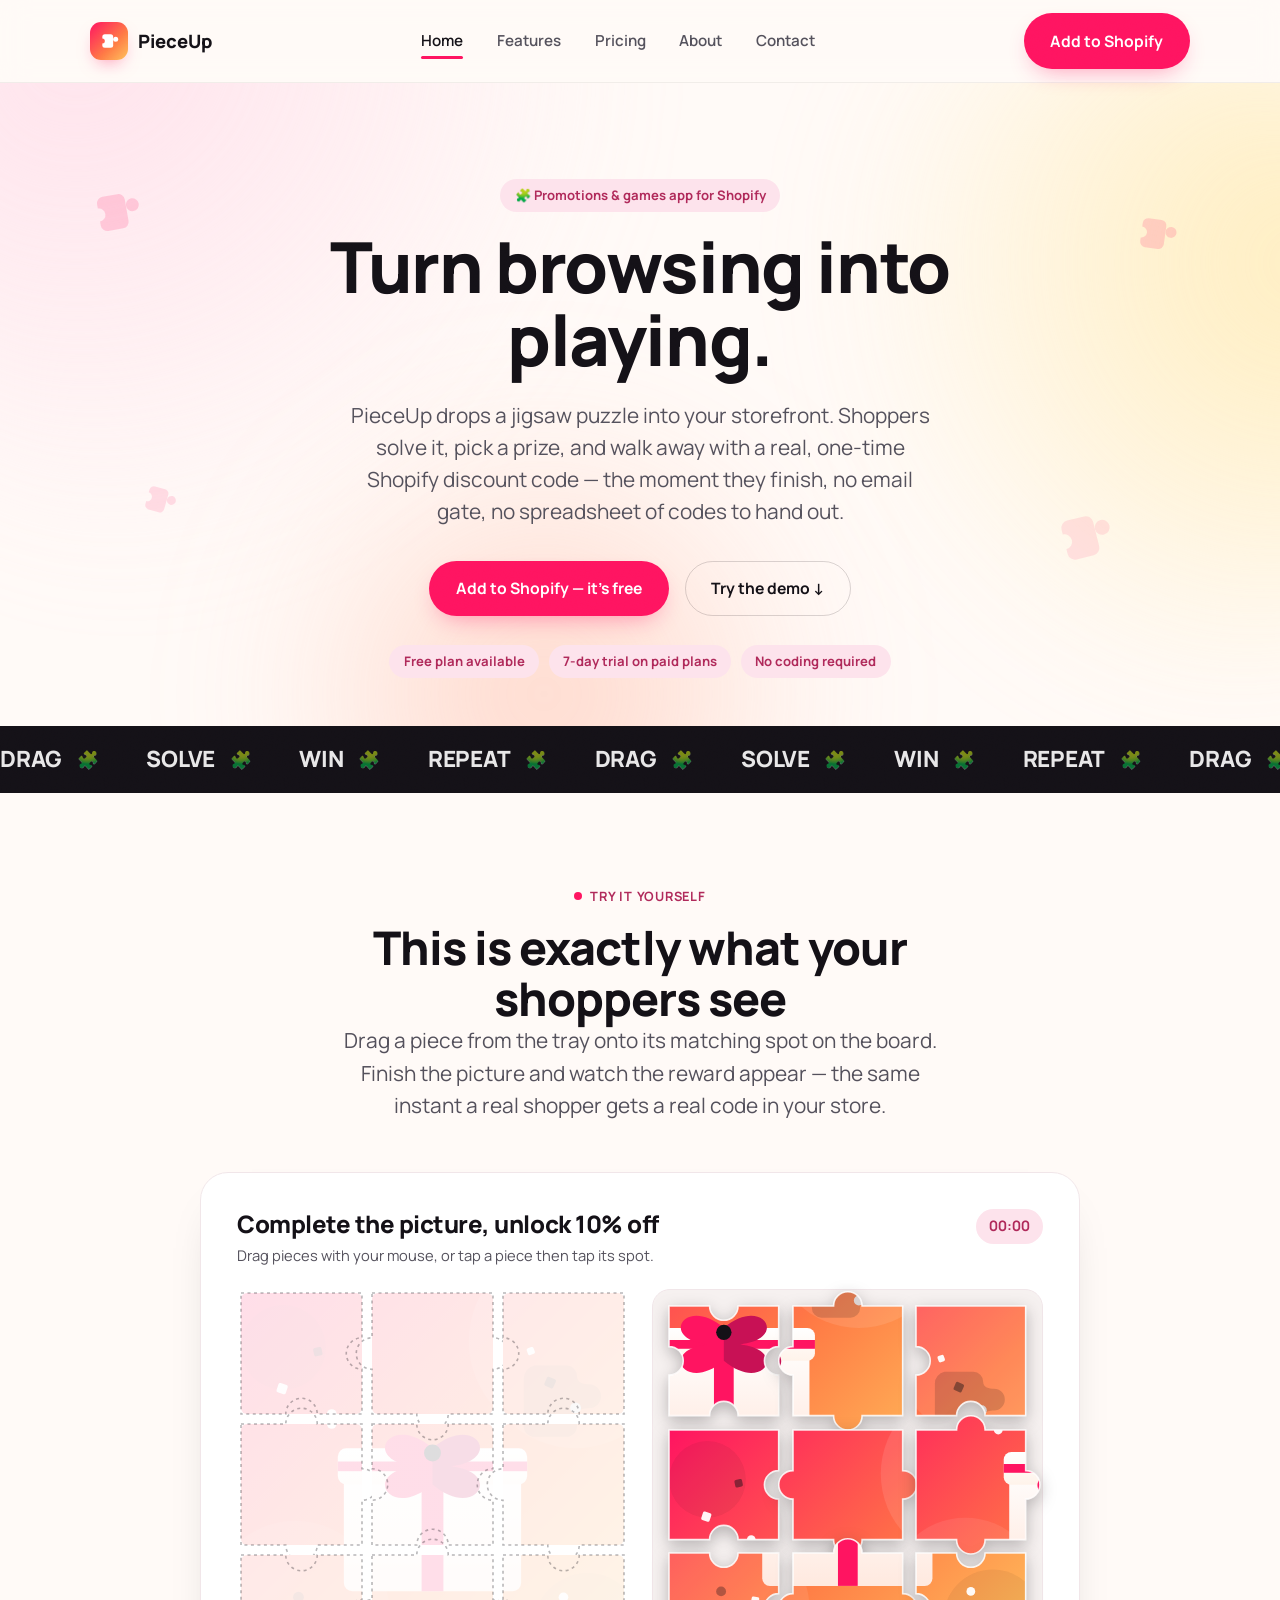
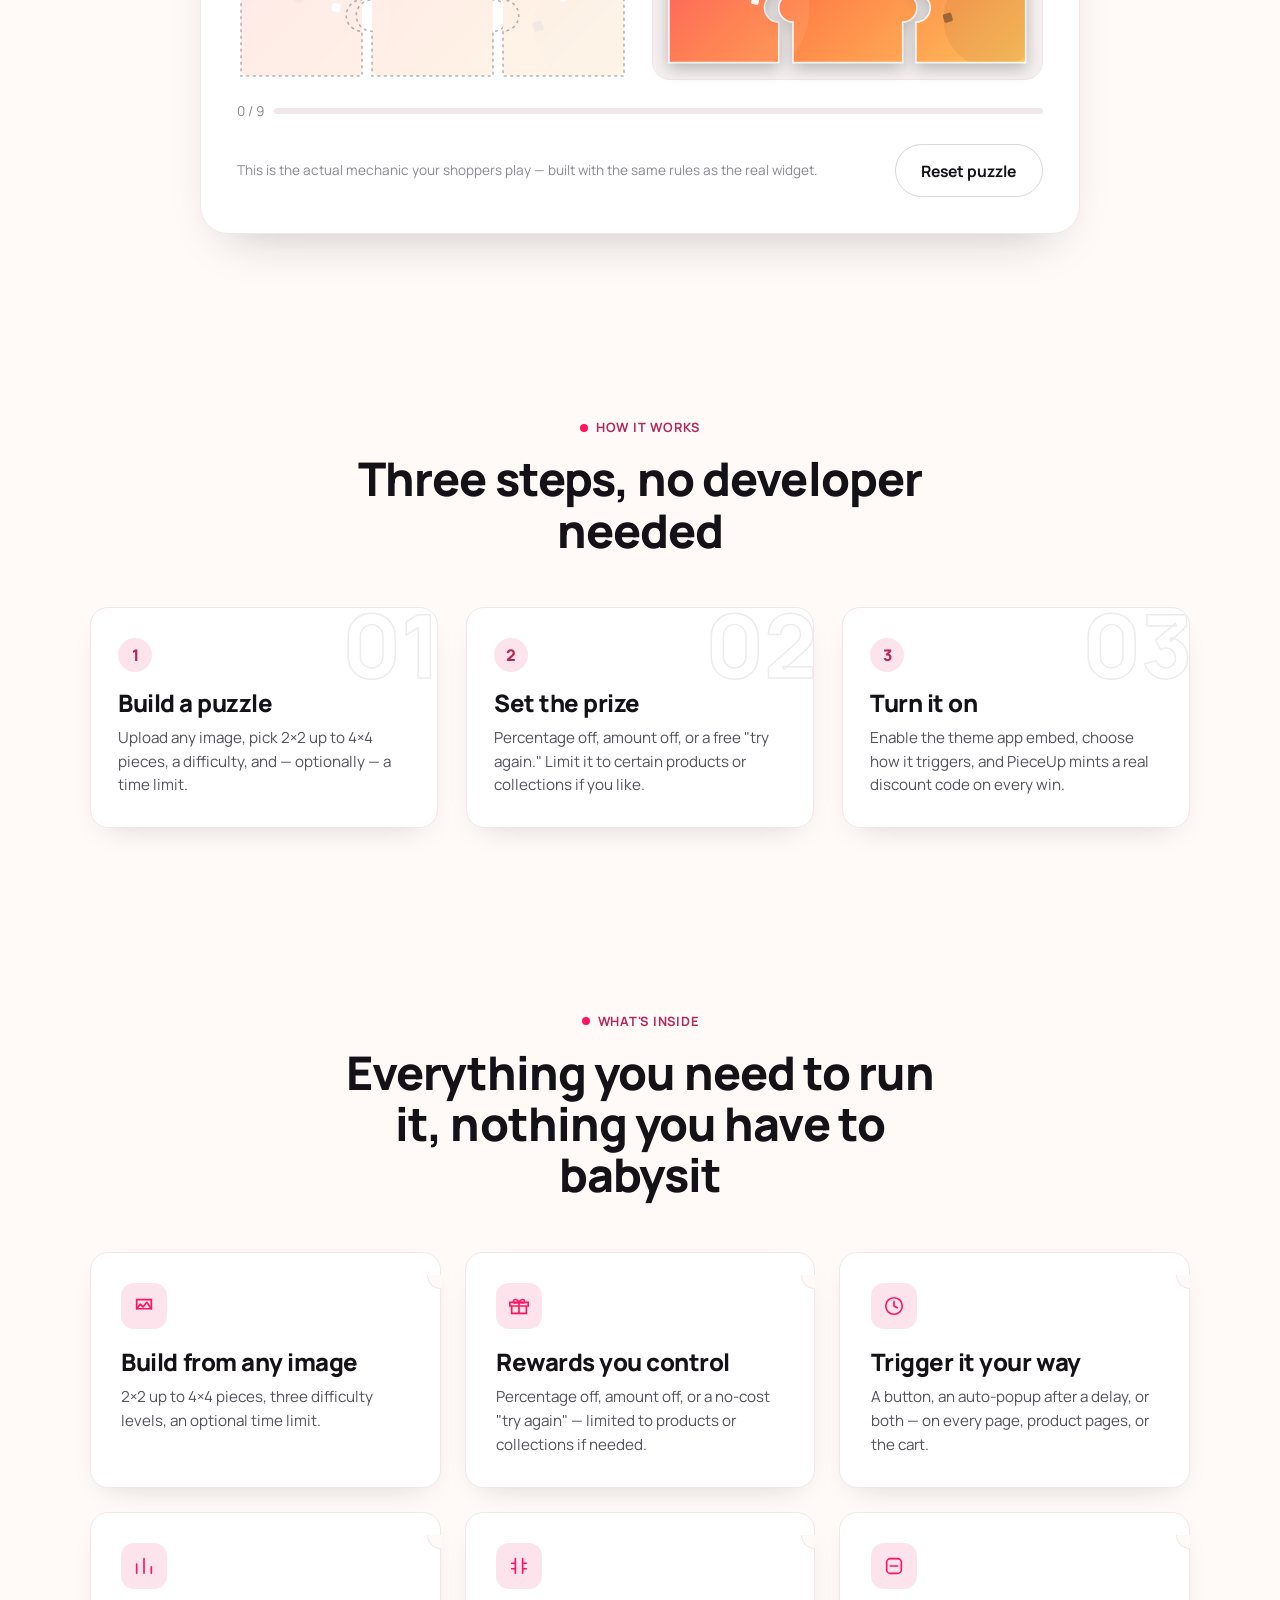
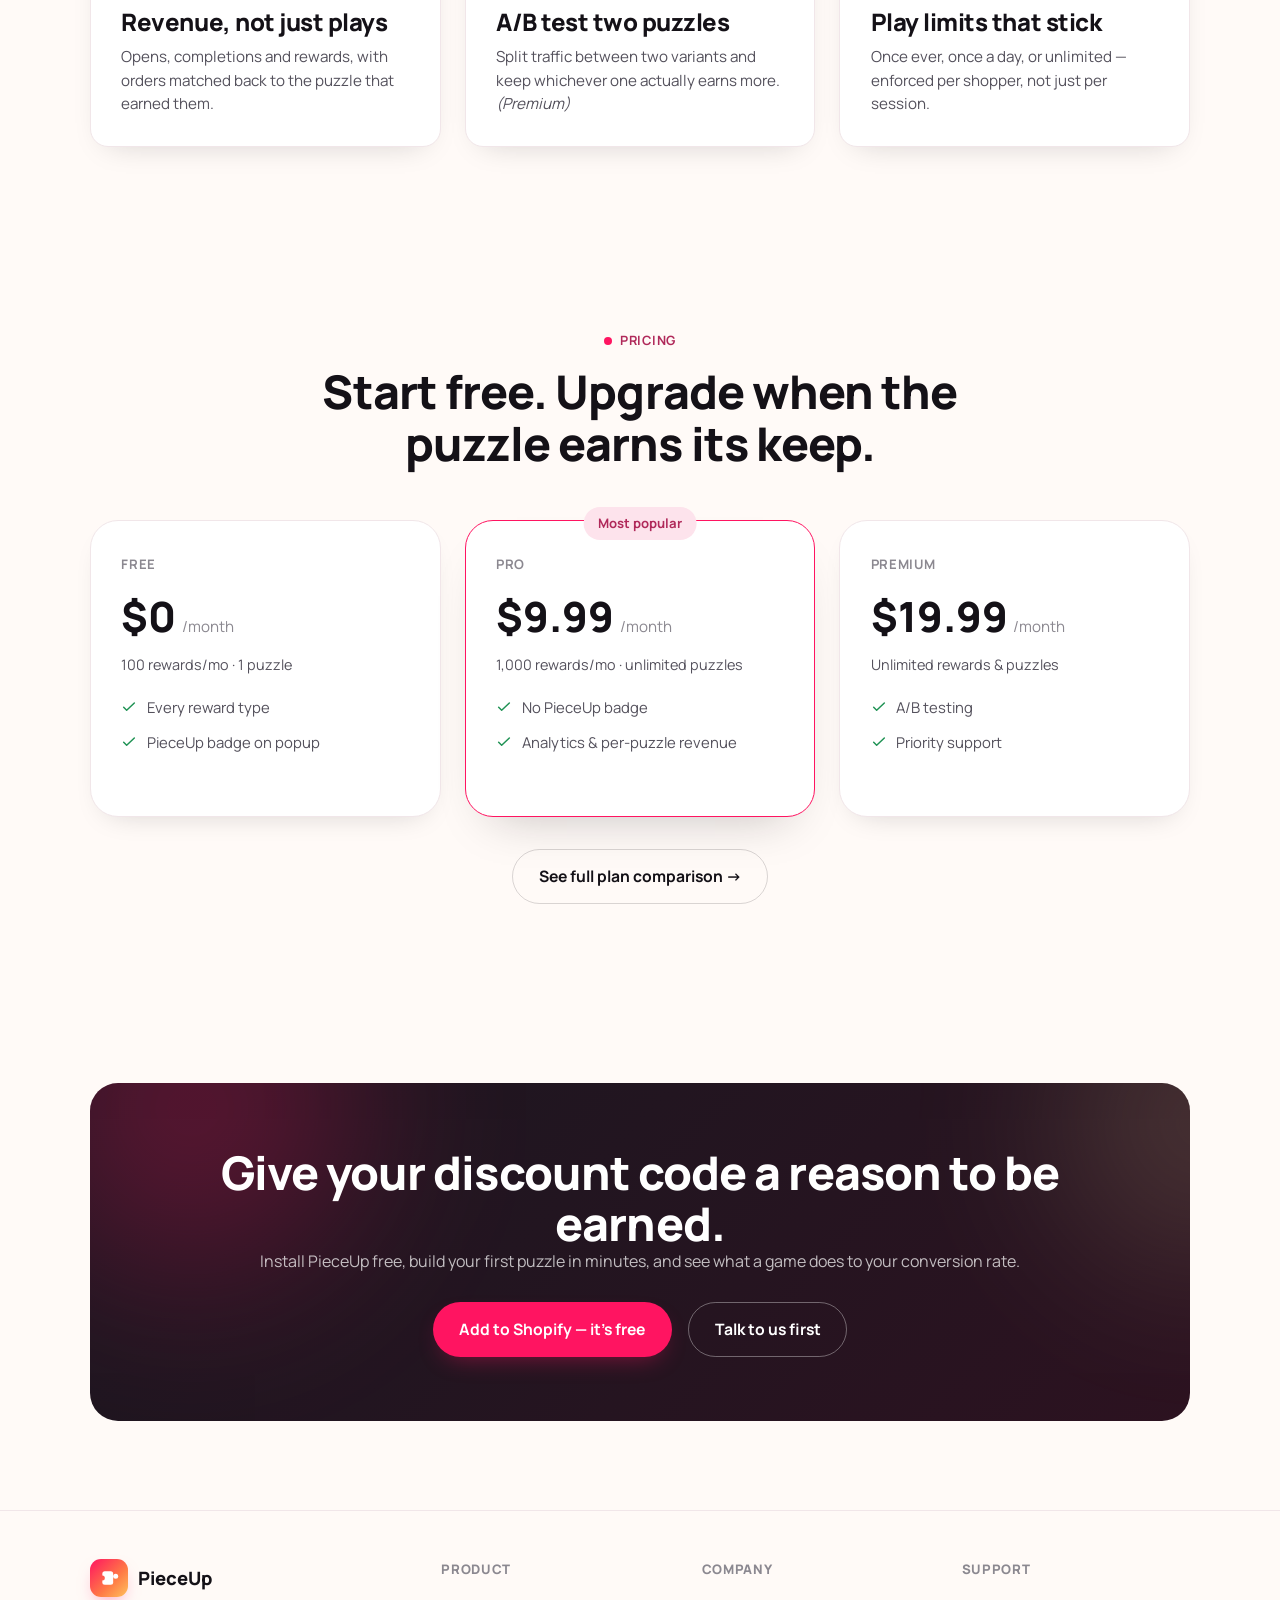
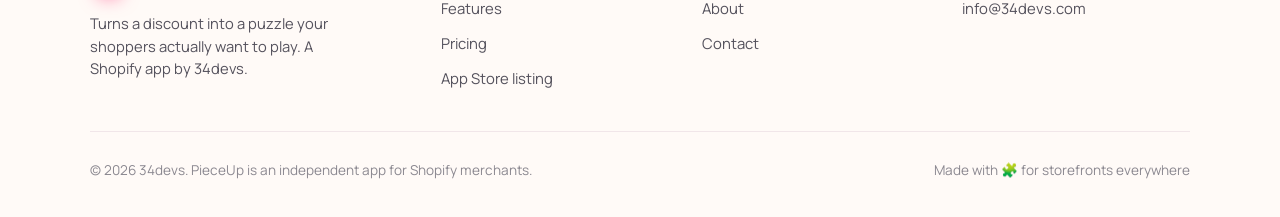
==== commit bb04b8a7: "Push the homepage toward award-site polish Balanced motion pass on index.html per plan: staggered he" ====
--- a/index.html
+++ b/index.html
@@ -9,9 +9,11 @@
   <link rel="preconnect" href="https://fonts.googleapis.com" />
   <link rel="preconnect" href="https://fonts.gstatic.com" crossorigin />
   <link href="https://fonts.googleapis.com/css2?family=Manrope:wght@400;500;600;700;800&display=swap" rel="stylesheet" />
-  <link rel="stylesheet" href="assets/style.css?v=2" />
+  <link rel="stylesheet" href="assets/style.css?v=3" />
 </head>
 <body>
+
+  <div class="scroll-progress"></div>
 
   <header class="site-header">
     <div class="container">
@@ -64,6 +66,24 @@
     <!-- ============ HERO ============ -->
     <section class="hero">
       <div class="mesh-bg"><span></span></div>
+
+      <svg class="floating-piece" style="top:16%; left:7%; width:52px; height:52px; --rot:-10deg;" viewBox="0 0 48 48" fill="none" data-parallax="0.06" aria-hidden="true">
+        <mask id="fp-1"><rect width="48" height="48" fill="#fff"/><circle cx="8" cy="24" r="6" fill="#000"/></mask>
+        <g mask="url(#fp-1)"><rect x="8" y="8" width="26" height="32" rx="6" fill="currentColor"/><circle cx="40" cy="20" r="6" fill="currentColor"/></g>
+      </svg>
+      <svg class="floating-piece" style="top:62%; left:11%; width:36px; height:36px; --rot:16deg; opacity:.12;" viewBox="0 0 48 48" fill="none" data-parallax="0.1" aria-hidden="true">
+        <mask id="fp-2"><rect width="48" height="48" fill="#fff"/><circle cx="8" cy="24" r="6" fill="#000"/></mask>
+        <g mask="url(#fp-2)"><rect x="8" y="8" width="26" height="32" rx="6" fill="currentColor"/><circle cx="40" cy="20" r="6" fill="currentColor"/></g>
+      </svg>
+      <svg class="floating-piece" style="top:20%; right:8%; width:44px; height:44px; --rot:8deg;" viewBox="0 0 48 48" fill="none" data-parallax="0.08" aria-hidden="true">
+        <mask id="fp-3"><rect width="48" height="48" fill="#fff"/><circle cx="8" cy="24" r="6" fill="#000"/></mask>
+        <g mask="url(#fp-3)"><rect x="8" y="8" width="26" height="32" rx="6" fill="currentColor"/><circle cx="40" cy="20" r="6" fill="currentColor"/></g>
+      </svg>
+      <svg class="floating-piece" style="top:66%; right:13%; width:60px; height:60px; --rot:-14deg; opacity:.1;" viewBox="0 0 48 48" fill="none" data-parallax="0.05" aria-hidden="true">
+        <mask id="fp-4"><rect width="48" height="48" fill="#fff"/><circle cx="8" cy="24" r="6" fill="#000"/></mask>
+        <g mask="url(#fp-4)"><rect x="8" y="8" width="26" height="32" rx="6" fill="currentColor"/><circle cx="40" cy="20" r="6" fill="currentColor"/></g>
+      </svg>
+
       <div class="container hero-inner">
         <span class="pill">🧩 Promotions &amp; games app for Shopify</span>
         <h1>Turn browsing into playing.</h1>
@@ -74,7 +94,7 @@
           spreadsheet of codes to hand out.
         </p>
         <div class="hero-actions">
-          <a class="btn btn-accent" href="https://apps.shopify.com/pieceup" target="_blank" rel="noopener">Add to Shopify — it's free</a>
+          <a class="btn btn-accent btn-magnetic" href="https://apps.shopify.com/pieceup" target="_blank" rel="noopener">Add to Shopify — it's free</a>
           <a class="btn btn-ghost" href="#demo">Try the demo ↓</a>
         </div>
         <div class="hero-meta">
@@ -84,6 +104,16 @@
         </div>
       </div>
     </section>
+
+    <!-- ============ KINETIC STRIP ============ -->
+    <div class="marquee" aria-hidden="true">
+      <div class="marquee-track">
+        <span>Drag</span><span>Solve</span><span>Win</span><span>Repeat</span>
+        <span>Drag</span><span>Solve</span><span>Win</span><span>Repeat</span>
+        <span>Drag</span><span>Solve</span><span>Win</span><span>Repeat</span>
+        <span>Drag</span><span>Solve</span><span>Win</span><span>Repeat</span>
+      </div>
+    </div>
 
     <!-- ============ LIVE DEMO ============ -->
     <section class="section puzzle-demo-section" id="demo">
@@ -150,18 +180,21 @@
           <span class="eyebrow">How it works</span>
           <h2>Three steps, no developer needed</h2>
         </div>
-        <div class="steps reveal">
+        <div class="steps reveal-stagger">
           <div class="step">
+            <span class="step-bignum">01</span>
             <div class="step-num">1</div>
             <h3>Build a puzzle</h3>
             <p>Upload any image, pick 2×2 up to 4×4 pieces, a difficulty, and — optionally — a time limit.</p>
           </div>
           <div class="step">
+            <span class="step-bignum">02</span>
             <div class="step-num">2</div>
             <h3>Set the prize</h3>
             <p>Percentage off, amount off, or a free "try again." Limit it to certain products or collections if you like.</p>
           </div>
           <div class="step">
+            <span class="step-bignum">03</span>
             <div class="step-num">3</div>
             <h3>Turn it on</h3>
             <p>Enable the theme app embed, choose how it triggers, and PieceUp mints a real discount code on every win.</p>
@@ -178,7 +211,7 @@
           <h2>Everything you need to run it, nothing you have to babysit</h2>
         </div>
 
-        <div class="feature-grid reveal">
+        <div class="feature-grid reveal-stagger">
           <a class="feature-card" href="features.html#build">
             <div class="feature-icon">
               <svg width="22" height="22" viewBox="0 0 24 24" fill="none"><path d="M4 5h16v10H4z" stroke="currentColor" stroke-width="1.8"/><path d="M4 15l4-5 3 3 4-5 5 7" stroke="currentColor" stroke-width="1.8" stroke-linecap="round" stroke-linejoin="round"/></svg>
@@ -238,7 +271,7 @@
           <h2>Start free. Upgrade when the puzzle earns its keep.</h2>
         </div>
 
-        <div class="pricing-grid reveal">
+        <div class="pricing-grid reveal-stagger">
           <div class="pricing-card">
             <span class="plan-name">Free</span>
             <div class="plan-price"><strong>$0</strong><span>/month</span></div>
@@ -285,7 +318,7 @@
           <h2>Give your discount code a reason to be earned.</h2>
           <p>Install PieceUp free, build your first puzzle in minutes, and see what a game does to your conversion rate.</p>
           <div class="cta-actions">
-            <a class="btn btn-accent" href="https://apps.shopify.com/pieceup" target="_blank" rel="noopener">Add to Shopify — it's free</a>
+            <a class="btn btn-accent btn-magnetic" href="https://apps.shopify.com/pieceup" target="_blank" rel="noopener">Add to Shopify — it's free</a>
             <a class="btn btn-ghost" style="color:#fff; border-color:rgba(255,255,255,.35);" href="contact.html">Talk to us first</a>
           </div>
         </div>
@@ -335,6 +368,6 @@
     </div>
   </footer>
 
-  <script src="assets/script.js?v=2"></script>
+  <script src="assets/script.js?v=3"></script>
 </body>
 </html>
--- a/assets/style.css
+++ b/assets/style.css
@@ -59,6 +59,20 @@
   line-height: 1.55;
   -webkit-font-smoothing: antialiased;
   overflow-x: hidden;
+  position: relative;
+}
+
+/* a faint, fixed grain so flat gradient areas read as a surface rather than
+   a flat fill — cheap texture, no image request (inline noise SVG) */
+body::before {
+  content: "";
+  position: fixed;
+  inset: 0;
+  z-index: 2000;
+  pointer-events: none;
+  opacity: 0.035;
+  mix-blend-mode: overlay;
+  background-image: url("data:image/svg+xml,%3Csvg xmlns='http://www.w3.org/2000/svg' width='180' height='180'%3E%3Cfilter id='n'%3E%3CfeTurbulence type='fractalNoise' baseFrequency='0.85' numOctaves='2' stitchTiles='stitch'/%3E%3C/filter%3E%3Crect width='100%25' height='100%25' filter='url(%23n)'/%3E%3C/svg%3E");
 }
 
 img {
@@ -196,6 +210,43 @@
 .mesh-bg.compact::after { width: 34vw; height: 34vw; top: -14vw; }
 .mesh-bg.compact span { display: none; }
 
+@media (prefers-reduced-motion: no-preference) {
+  .mesh-bg::before { animation: drift-a 22s ease-in-out infinite alternate; }
+  .mesh-bg::after { animation: drift-b 26s ease-in-out infinite alternate; }
+  .mesh-bg span { animation: drift-c 30s ease-in-out infinite alternate; }
+}
+
+@keyframes drift-a {
+  from { transform: translate(0, 0) scale(1); }
+  to { transform: translate(3%, 4%) scale(1.08); }
+}
+@keyframes drift-b {
+  from { transform: translate(0, 0) scale(1); }
+  to { transform: translate(-4%, 3%) scale(1.06); }
+}
+@keyframes drift-c {
+  from { transform: translate(0, 0) scale(1); }
+  to { transform: translate(2%, -4%) scale(1.1); }
+}
+
+/* ---------- floating puzzle-piece decorations ---------- */
+.floating-piece {
+  position: absolute;
+  z-index: 0;
+  color: var(--accent);
+  opacity: 0.16;
+  pointer-events: none;
+}
+
+@media (prefers-reduced-motion: no-preference) {
+  .floating-piece { animation: piece-float 9s ease-in-out infinite; }
+}
+
+@keyframes piece-float {
+  0%, 100% { transform: translateY(0) rotate(var(--rot, 0deg)); }
+  50% { transform: translateY(-16px) rotate(calc(var(--rot, 0deg) + 8deg)); }
+}
+
 /* ---------- buttons & pills ---------- */
 .btn {
   display: inline-flex;
@@ -249,6 +300,19 @@
   font-size: 0.82rem;
 }
 
+/* ---------- scroll progress ---------- */
+.scroll-progress {
+  position: fixed;
+  top: 0;
+  left: 0;
+  width: 100%;
+  height: 3px;
+  background: linear-gradient(90deg, var(--accent), #ff7a45, #ffc25c);
+  transform: scaleX(0);
+  transform-origin: 0 50%;
+  z-index: 1000;
+}
+
 /* ---------- header ---------- */
 .site-header {
   position: sticky;
@@ -378,6 +442,24 @@
   margin-top: 1.8rem;
 }
 
+/* one staggered entrance for the hero's own direct children, on load only */
+@media (prefers-reduced-motion: no-preference) {
+  .hero-inner > * {
+    opacity: 0;
+    animation: hero-rise 0.8s cubic-bezier(0.16, 1, 0.3, 1) forwards;
+  }
+  .hero-inner > *:nth-child(1) { animation-delay: 0.05s; }
+  .hero-inner > *:nth-child(2) { animation-delay: 0.16s; }
+  .hero-inner > *:nth-child(3) { animation-delay: 0.28s; }
+  .hero-inner > *:nth-child(4) { animation-delay: 0.4s; }
+  .hero-inner > *:nth-child(5) { animation-delay: 0.5s; }
+}
+
+@keyframes hero-rise {
+  from { opacity: 0; transform: translateY(22px); }
+  to { opacity: 1; transform: translateY(0); }
+}
+
 /* ---------- page hero (inner pages) ---------- */
 .page-hero {
   position: relative;
@@ -396,6 +478,8 @@
 }
 
 .step {
+  position: relative;
+  overflow: hidden;
   background: var(--card-bg);
   border: 1px solid var(--card-border);
   border-radius: var(--radius-md);
@@ -413,10 +497,64 @@
   display: grid;
   place-items: center;
   margin-bottom: 1rem;
-}
-
-.step h3 { margin-bottom: 0.5rem; }
-.step p { font-size: 0.95rem; }
+  position: relative;
+}
+
+.step-bignum {
+  position: absolute;
+  top: -0.5rem;
+  right: -0.25rem;
+  font-size: 5.5rem;
+  font-weight: 800;
+  line-height: 1;
+  color: transparent;
+  -webkit-text-stroke: 1.5px rgba(20, 17, 23, 0.08);
+  pointer-events: none;
+}
+
+.step h3 { margin-bottom: 0.5rem; position: relative; }
+.step p { font-size: 0.95rem; position: relative; }
+
+/* ---------- kinetic marquee ---------- */
+.marquee {
+  overflow: hidden;
+  background: var(--ink);
+  padding-block: 1rem;
+}
+
+.marquee-track {
+  display: flex;
+  width: max-content;
+  gap: 3rem;
+  will-change: transform;
+}
+
+@media (prefers-reduced-motion: no-preference) {
+  .marquee-track { animation: marquee-scroll 22s linear infinite; }
+}
+
+@keyframes marquee-scroll {
+  from { transform: translateX(0); }
+  to { transform: translateX(-50%); }
+}
+
+.marquee-track span {
+  display: inline-flex;
+  align-items: center;
+  gap: 0.9rem;
+  flex-shrink: 0;
+  font-size: 1.4rem;
+  font-weight: 800;
+  letter-spacing: -0.01em;
+  color: rgba(255, 255, 255, 0.9);
+  text-transform: uppercase;
+}
+
+.marquee-track span::after {
+  content: "🧩";
+  font-size: 1.1rem;
+  opacity: 0.7;
+}
 
 /* ---------- feature cards ---------- */
 .feature-grid {
@@ -661,6 +799,7 @@
   padding: clamp(1.25rem, 3vw, 2.25rem);
   max-width: 880px;
   margin-inline: auto;
+  will-change: transform;
 }
 
 .puzzle-shell-head {
@@ -951,6 +1090,31 @@
   opacity: 1;
   transform: translateY(0);
 }
+
+/* like .reveal, but the container itself stays put and its direct children
+   cascade in one after another — used for card grids */
+.reveal-stagger {
+  opacity: 1;
+  transform: none;
+}
+
+.reveal-stagger > * {
+  opacity: 0;
+  transform: translateY(18px);
+  transition: opacity 0.55s ease, transform 0.55s ease;
+}
+
+.reveal-stagger.is-visible > * {
+  opacity: 1;
+  transform: translateY(0);
+}
+
+.reveal-stagger > *:nth-child(1) { transition-delay: 0ms; }
+.reveal-stagger > *:nth-child(2) { transition-delay: 70ms; }
+.reveal-stagger > *:nth-child(3) { transition-delay: 140ms; }
+.reveal-stagger > *:nth-child(4) { transition-delay: 210ms; }
+.reveal-stagger > *:nth-child(5) { transition-delay: 280ms; }
+.reveal-stagger > *:nth-child(6) { transition-delay: 350ms; }
 
 /* ---------- about page ---------- */
 .value-grid {
@@ -1107,4 +1271,7 @@
 
   .footer-top { grid-template-columns: 1fr; gap: 2rem; }
   .footer-bottom { flex-direction: column; align-items: flex-start; }
-}
+
+  /* too little room at this width for a decoration to avoid sitting on text */
+  .floating-piece { display: none; }
+}
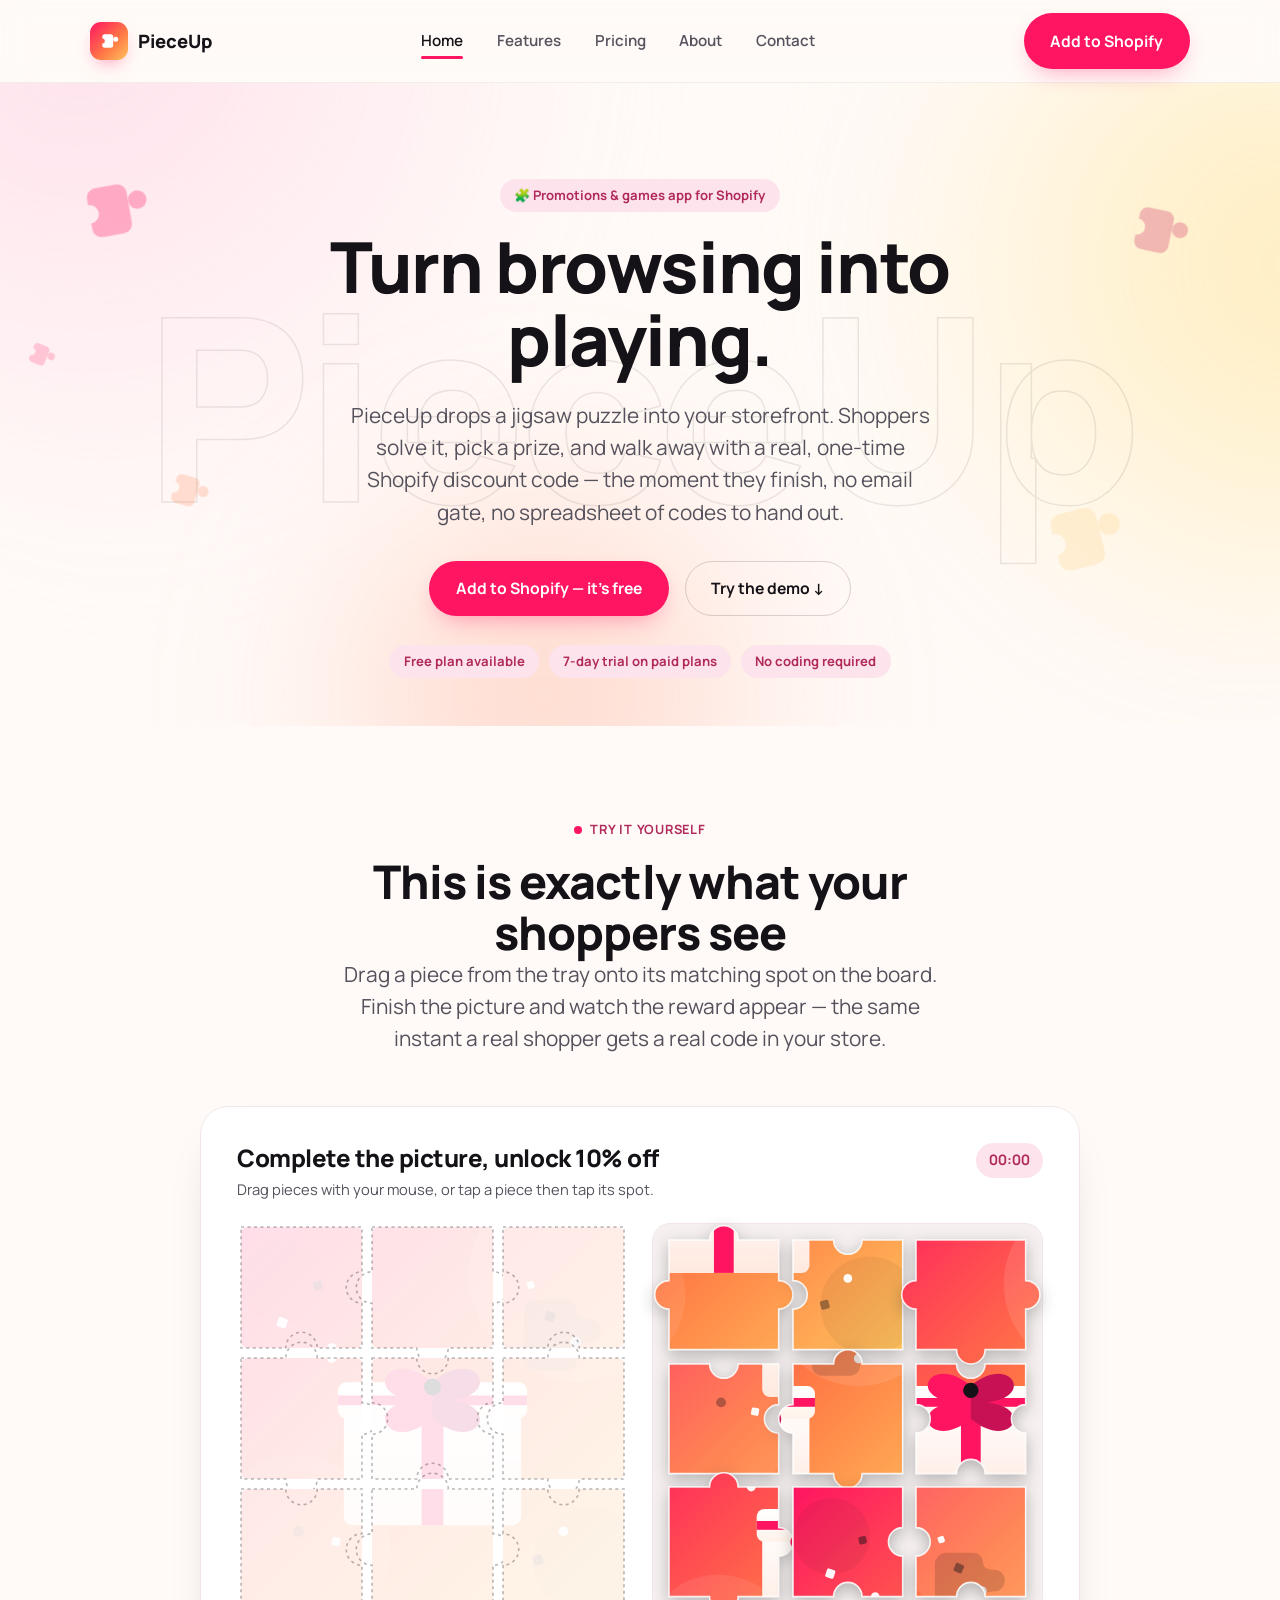
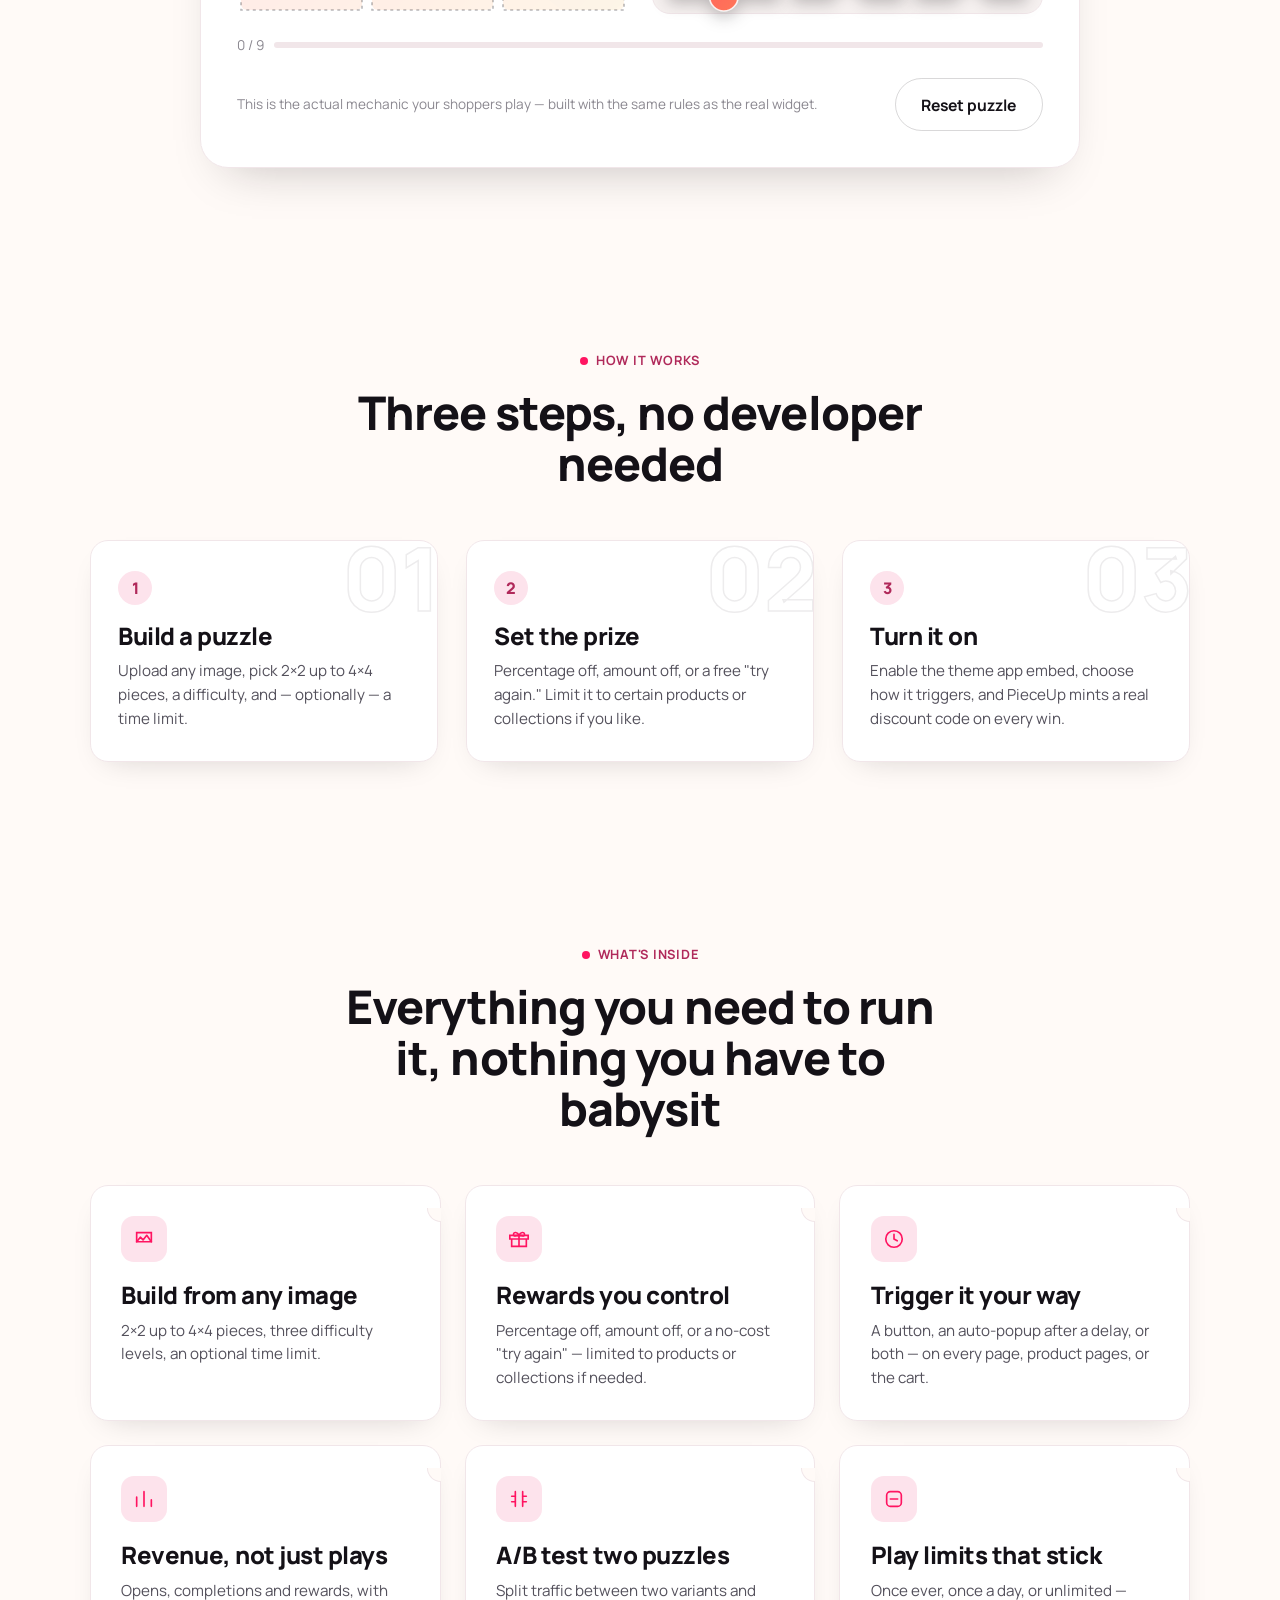
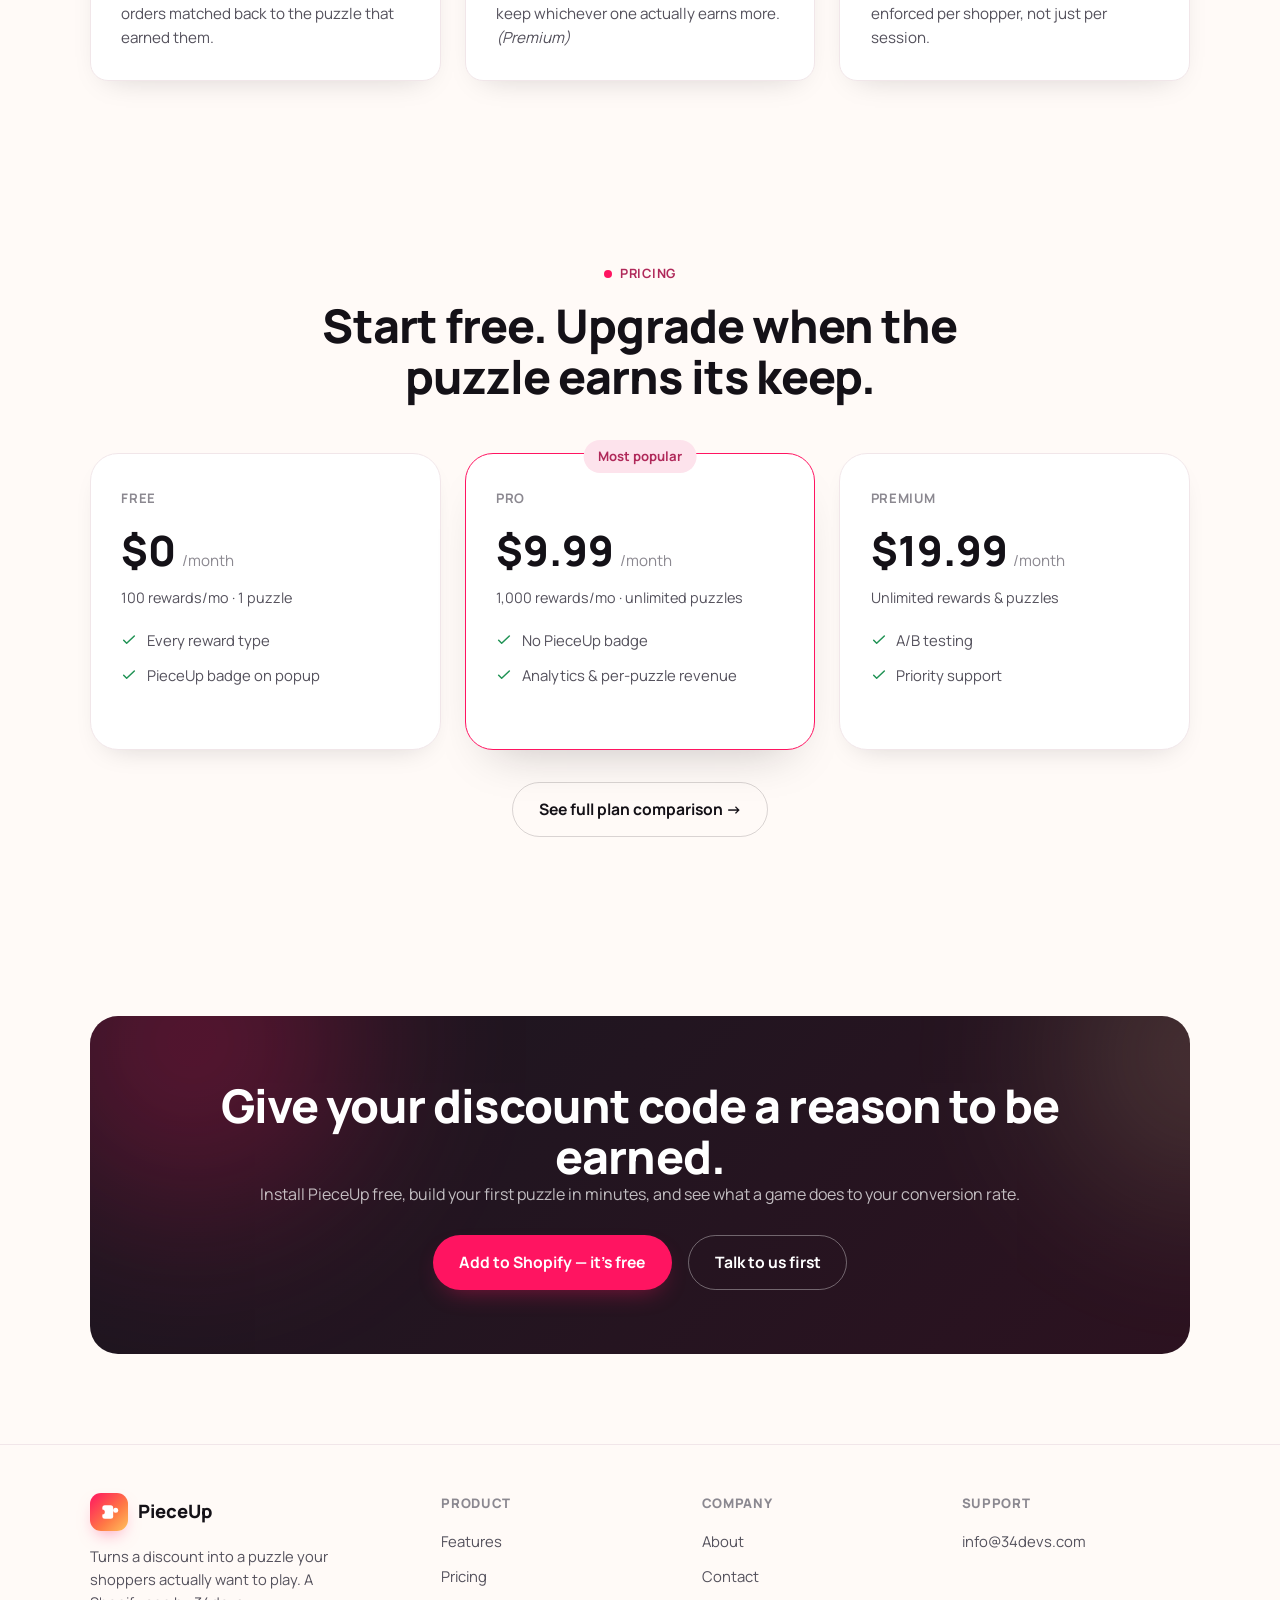
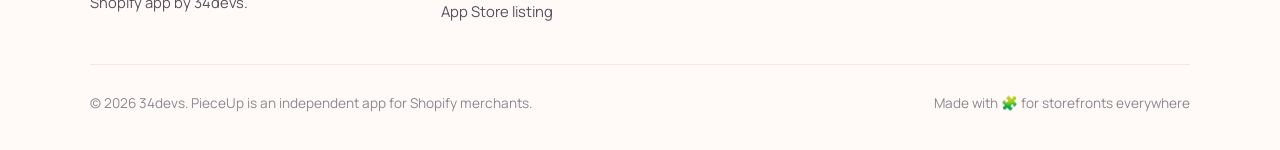
==== commit b0593b74: "Remove the marquee, make the hero's award-design pass actually visible The kinetic marquee strip loo" ====
--- a/index.html
+++ b/index.html
@@ -9,7 +9,7 @@
   <link rel="preconnect" href="https://fonts.googleapis.com" />
   <link rel="preconnect" href="https://fonts.gstatic.com" crossorigin />
   <link href="https://fonts.googleapis.com/css2?family=Manrope:wght@400;500;600;700;800&display=swap" rel="stylesheet" />
-  <link rel="stylesheet" href="assets/style.css?v=3" />
+  <link rel="stylesheet" href="assets/style.css?v=4" />
 </head>
 <body>
 
@@ -66,22 +66,27 @@
     <!-- ============ HERO ============ -->
     <section class="hero">
       <div class="mesh-bg"><span></span></div>
-
-      <svg class="floating-piece" style="top:16%; left:7%; width:52px; height:52px; --rot:-10deg;" viewBox="0 0 48 48" fill="none" data-parallax="0.06" aria-hidden="true">
+      <div class="hero-wordmark" aria-hidden="true">PieceUp</div>
+
+      <svg class="floating-piece" style="top:14%; left:6%; width:74px; height:74px; --rot:-10deg; opacity:.3; color:var(--accent);" viewBox="0 0 48 48" fill="none" data-parallax="0.06" aria-hidden="true">
         <mask id="fp-1"><rect width="48" height="48" fill="#fff"/><circle cx="8" cy="24" r="6" fill="#000"/></mask>
         <g mask="url(#fp-1)"><rect x="8" y="8" width="26" height="32" rx="6" fill="currentColor"/><circle cx="40" cy="20" r="6" fill="currentColor"/></g>
       </svg>
-      <svg class="floating-piece" style="top:62%; left:11%; width:36px; height:36px; --rot:16deg; opacity:.12;" viewBox="0 0 48 48" fill="none" data-parallax="0.1" aria-hidden="true">
+      <svg class="floating-piece" style="top:60%; left:13%; width:44px; height:44px; --rot:16deg; opacity:.22; color:#ff7a45;" viewBox="0 0 48 48" fill="none" data-parallax="0.1" aria-hidden="true">
         <mask id="fp-2"><rect width="48" height="48" fill="#fff"/><circle cx="8" cy="24" r="6" fill="#000"/></mask>
         <g mask="url(#fp-2)"><rect x="8" y="8" width="26" height="32" rx="6" fill="currentColor"/><circle cx="40" cy="20" r="6" fill="currentColor"/></g>
       </svg>
-      <svg class="floating-piece" style="top:20%; right:8%; width:44px; height:44px; --rot:8deg;" viewBox="0 0 48 48" fill="none" data-parallax="0.08" aria-hidden="true">
+      <svg class="floating-piece" style="top:18%; right:7%; width:64px; height:64px; --rot:12deg; opacity:.26; color:var(--accent-dark);" viewBox="0 0 48 48" fill="none" data-parallax="0.08" aria-hidden="true">
         <mask id="fp-3"><rect width="48" height="48" fill="#fff"/><circle cx="8" cy="24" r="6" fill="#000"/></mask>
         <g mask="url(#fp-3)"><rect x="8" y="8" width="26" height="32" rx="6" fill="currentColor"/><circle cx="40" cy="20" r="6" fill="currentColor"/></g>
       </svg>
-      <svg class="floating-piece" style="top:66%; right:13%; width:60px; height:60px; --rot:-14deg; opacity:.1;" viewBox="0 0 48 48" fill="none" data-parallax="0.05" aria-hidden="true">
+      <svg class="floating-piece" style="top:64%; right:12%; width:86px; height:86px; --rot:-14deg; opacity:.18; color:#ffc25c;" viewBox="0 0 48 48" fill="none" data-parallax="0.05" aria-hidden="true">
         <mask id="fp-4"><rect width="48" height="48" fill="#fff"/><circle cx="8" cy="24" r="6" fill="#000"/></mask>
         <g mask="url(#fp-4)"><rect x="8" y="8" width="26" height="32" rx="6" fill="currentColor"/><circle cx="40" cy="20" r="6" fill="currentColor"/></g>
+      </svg>
+      <svg class="floating-piece" style="top:40%; left:2%; width:30px; height:30px; --rot:22deg; opacity:.2; color:var(--accent);" viewBox="0 0 48 48" fill="none" data-parallax="0.12" aria-hidden="true">
+        <mask id="fp-5"><rect width="48" height="48" fill="#fff"/><circle cx="8" cy="24" r="6" fill="#000"/></mask>
+        <g mask="url(#fp-5)"><rect x="8" y="8" width="26" height="32" rx="6" fill="currentColor"/><circle cx="40" cy="20" r="6" fill="currentColor"/></g>
       </svg>
 
       <div class="container hero-inner">
@@ -104,16 +109,6 @@
         </div>
       </div>
     </section>
-
-    <!-- ============ KINETIC STRIP ============ -->
-    <div class="marquee" aria-hidden="true">
-      <div class="marquee-track">
-        <span>Drag</span><span>Solve</span><span>Win</span><span>Repeat</span>
-        <span>Drag</span><span>Solve</span><span>Win</span><span>Repeat</span>
-        <span>Drag</span><span>Solve</span><span>Win</span><span>Repeat</span>
-        <span>Drag</span><span>Solve</span><span>Win</span><span>Repeat</span>
-      </div>
-    </div>
 
     <!-- ============ LIVE DEMO ============ -->
     <section class="section puzzle-demo-section" id="demo">
@@ -368,6 +363,6 @@
     </div>
   </footer>
 
-  <script src="assets/script.js?v=3"></script>
+  <script src="assets/script.js?v=4"></script>
 </body>
 </html>
--- a/assets/style.css
+++ b/assets/style.css
@@ -211,22 +211,22 @@
 .mesh-bg.compact span { display: none; }
 
 @media (prefers-reduced-motion: no-preference) {
-  .mesh-bg::before { animation: drift-a 22s ease-in-out infinite alternate; }
-  .mesh-bg::after { animation: drift-b 26s ease-in-out infinite alternate; }
-  .mesh-bg span { animation: drift-c 30s ease-in-out infinite alternate; }
+  .mesh-bg::before { animation: drift-a 13s ease-in-out infinite alternate; }
+  .mesh-bg::after { animation: drift-b 16s ease-in-out infinite alternate; }
+  .mesh-bg span { animation: drift-c 18s ease-in-out infinite alternate; }
 }
 
 @keyframes drift-a {
   from { transform: translate(0, 0) scale(1); }
-  to { transform: translate(3%, 4%) scale(1.08); }
+  to { transform: translate(7%, 9%) scale(1.15); }
 }
 @keyframes drift-b {
   from { transform: translate(0, 0) scale(1); }
-  to { transform: translate(-4%, 3%) scale(1.06); }
+  to { transform: translate(-9%, 7%) scale(1.12); }
 }
 @keyframes drift-c {
   from { transform: translate(0, 0) scale(1); }
-  to { transform: translate(2%, -4%) scale(1.1); }
+  to { transform: translate(6%, -9%) scale(1.18); }
 }
 
 /* ---------- floating puzzle-piece decorations ---------- */
@@ -419,7 +419,26 @@
   overflow: hidden;
 }
 
-.hero-inner { max-width: 780px; margin-inline: auto; }
+.hero-inner { position: relative; z-index: 1; max-width: 780px; margin-inline: auto; }
+
+/* a giant faint wordmark behind the headline — the one thing that should
+   read as "this isn't a generic template" even from a passing glance */
+.hero-wordmark {
+  position: absolute;
+  inset: 0;
+  z-index: 0;
+  display: flex;
+  align-items: center;
+  justify-content: center;
+  font-size: clamp(6rem, 24vw, 16rem);
+  font-weight: 800;
+  letter-spacing: -0.03em;
+  color: transparent;
+  -webkit-text-stroke: 1.5px rgba(20, 17, 23, 0.09);
+  white-space: nowrap;
+  pointer-events: none;
+  user-select: none;
+}
 
 .hero h1 { margin-block: 1.1rem 1.4rem; }
 
@@ -446,18 +465,28 @@
 @media (prefers-reduced-motion: no-preference) {
   .hero-inner > * {
     opacity: 0;
-    animation: hero-rise 0.8s cubic-bezier(0.16, 1, 0.3, 1) forwards;
+    animation: hero-rise 1s cubic-bezier(0.16, 1, 0.3, 1) forwards;
   }
   .hero-inner > *:nth-child(1) { animation-delay: 0.05s; }
-  .hero-inner > *:nth-child(2) { animation-delay: 0.16s; }
-  .hero-inner > *:nth-child(3) { animation-delay: 0.28s; }
-  .hero-inner > *:nth-child(4) { animation-delay: 0.4s; }
-  .hero-inner > *:nth-child(5) { animation-delay: 0.5s; }
+  .hero-inner > *:nth-child(2) { animation-delay: 0.2s; }
+  .hero-inner > *:nth-child(3) { animation-delay: 0.36s; }
+  .hero-inner > *:nth-child(4) { animation-delay: 0.52s; }
+  .hero-inner > *:nth-child(5) { animation-delay: 0.66s; }
+
+  .hero-wordmark {
+    opacity: 0;
+    animation: wordmark-in 1.4s cubic-bezier(0.16, 1, 0.3, 1) forwards;
+  }
 }
 
 @keyframes hero-rise {
-  from { opacity: 0; transform: translateY(22px); }
-  to { opacity: 1; transform: translateY(0); }
+  from { opacity: 0; transform: translateY(34px) scale(0.98); }
+  to { opacity: 1; transform: translateY(0) scale(1); }
+}
+
+@keyframes wordmark-in {
+  from { opacity: 0; transform: scale(1.06); }
+  to { opacity: 1; transform: scale(1); }
 }
 
 /* ---------- page hero (inner pages) ---------- */
@@ -514,47 +543,6 @@
 
 .step h3 { margin-bottom: 0.5rem; position: relative; }
 .step p { font-size: 0.95rem; position: relative; }
-
-/* ---------- kinetic marquee ---------- */
-.marquee {
-  overflow: hidden;
-  background: var(--ink);
-  padding-block: 1rem;
-}
-
-.marquee-track {
-  display: flex;
-  width: max-content;
-  gap: 3rem;
-  will-change: transform;
-}
-
-@media (prefers-reduced-motion: no-preference) {
-  .marquee-track { animation: marquee-scroll 22s linear infinite; }
-}
-
-@keyframes marquee-scroll {
-  from { transform: translateX(0); }
-  to { transform: translateX(-50%); }
-}
-
-.marquee-track span {
-  display: inline-flex;
-  align-items: center;
-  gap: 0.9rem;
-  flex-shrink: 0;
-  font-size: 1.4rem;
-  font-weight: 800;
-  letter-spacing: -0.01em;
-  color: rgba(255, 255, 255, 0.9);
-  text-transform: uppercase;
-}
-
-.marquee-track span::after {
-  content: "🧩";
-  font-size: 1.1rem;
-  opacity: 0.7;
-}
 
 /* ---------- feature cards ---------- */
 .feature-grid {
@@ -1256,6 +1244,13 @@
   }
 
   .puzzle-stage { grid-template-columns: 1fr; }
+
+  .hero-wordmark {
+    font-size: 4.2rem;
+    -webkit-text-stroke: 1.2px rgba(20, 17, 23, 0.05);
+    align-items: flex-start;
+    padding-top: 4.5rem;
+  }
 }
 
 @media (max-width: 640px) {
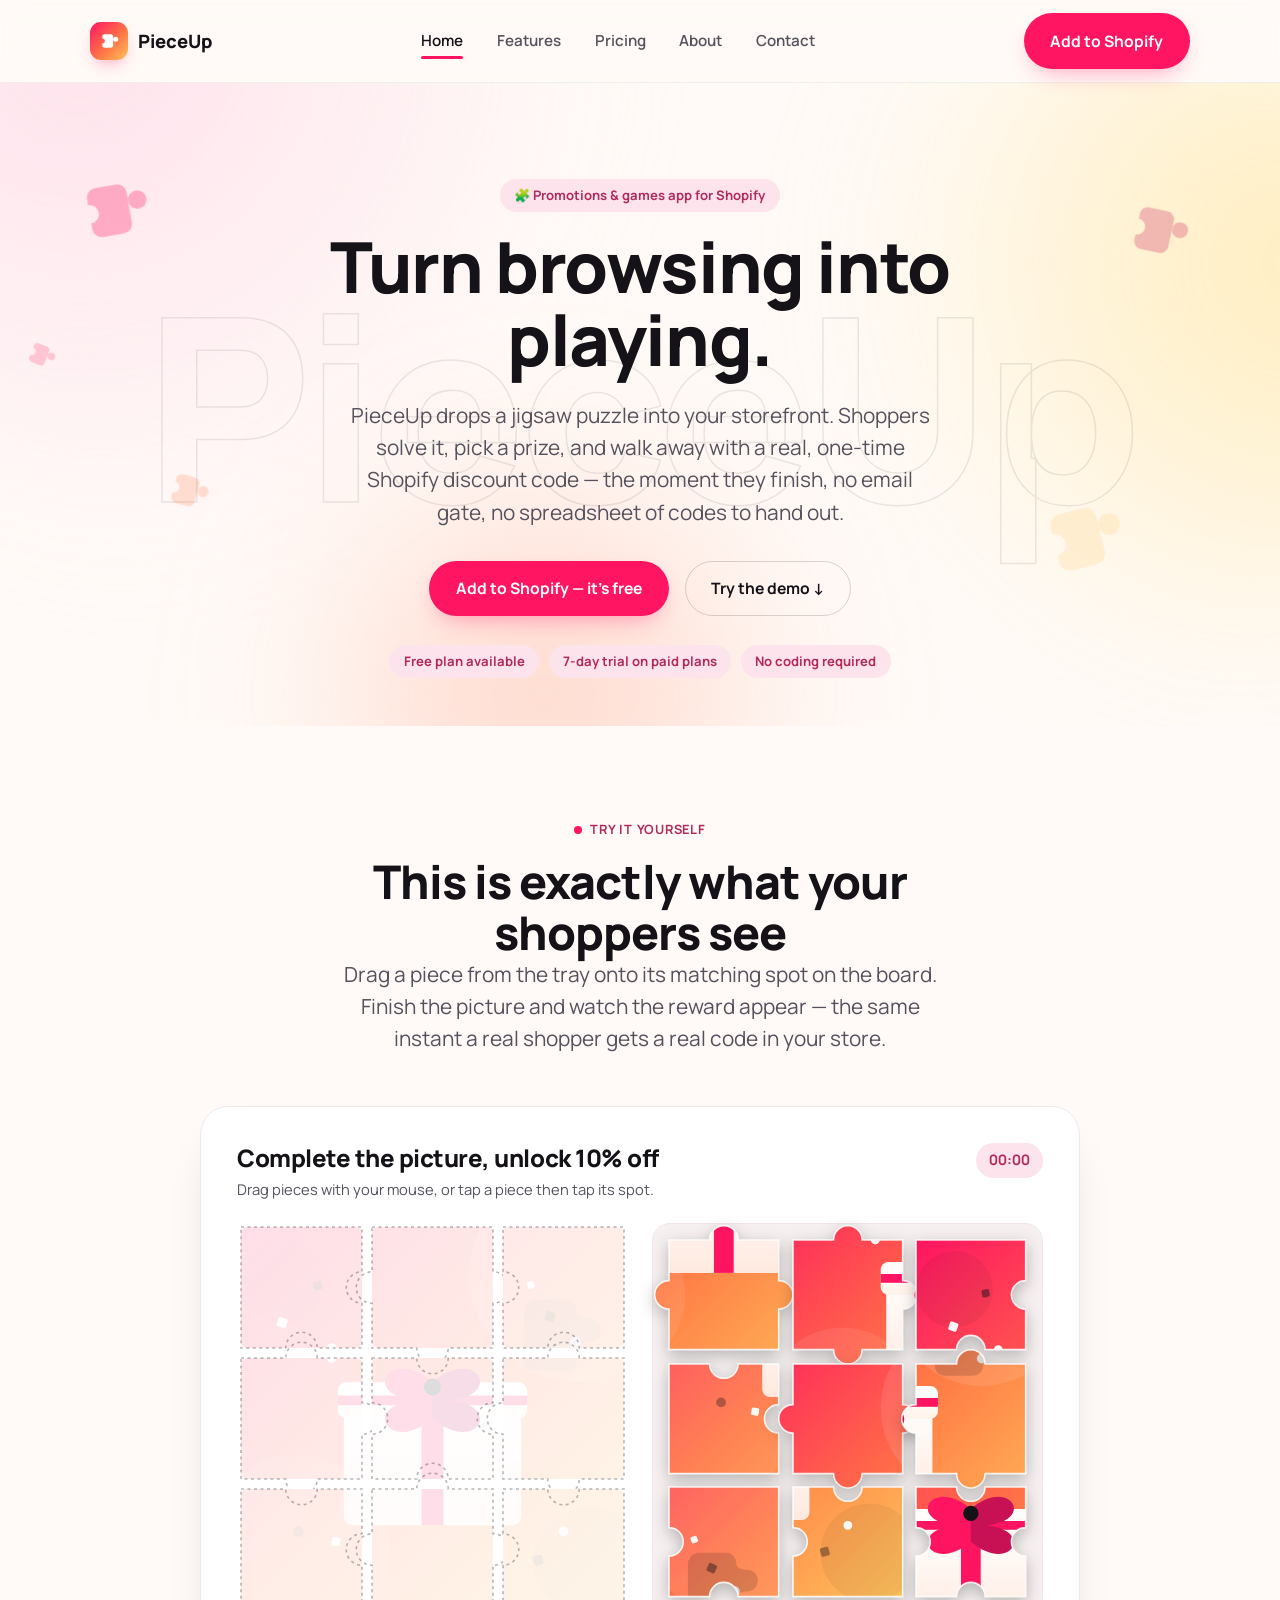
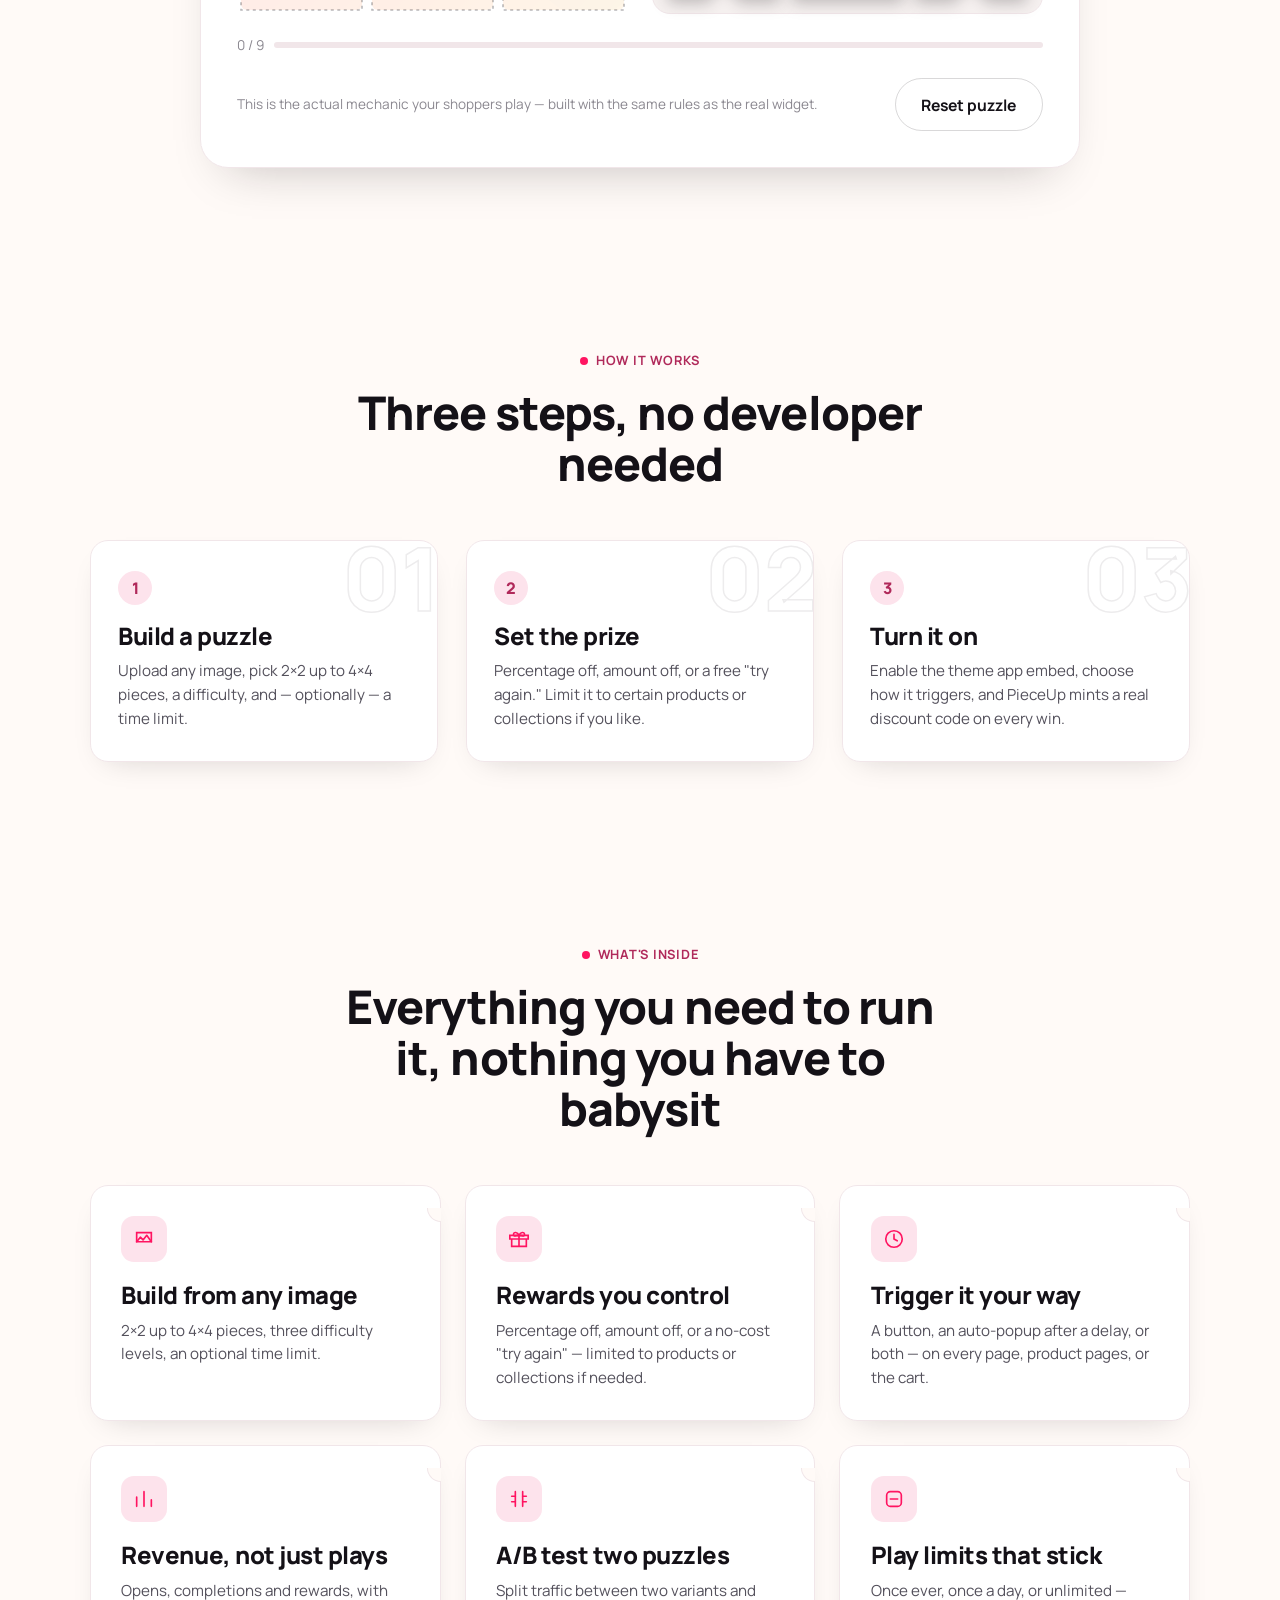
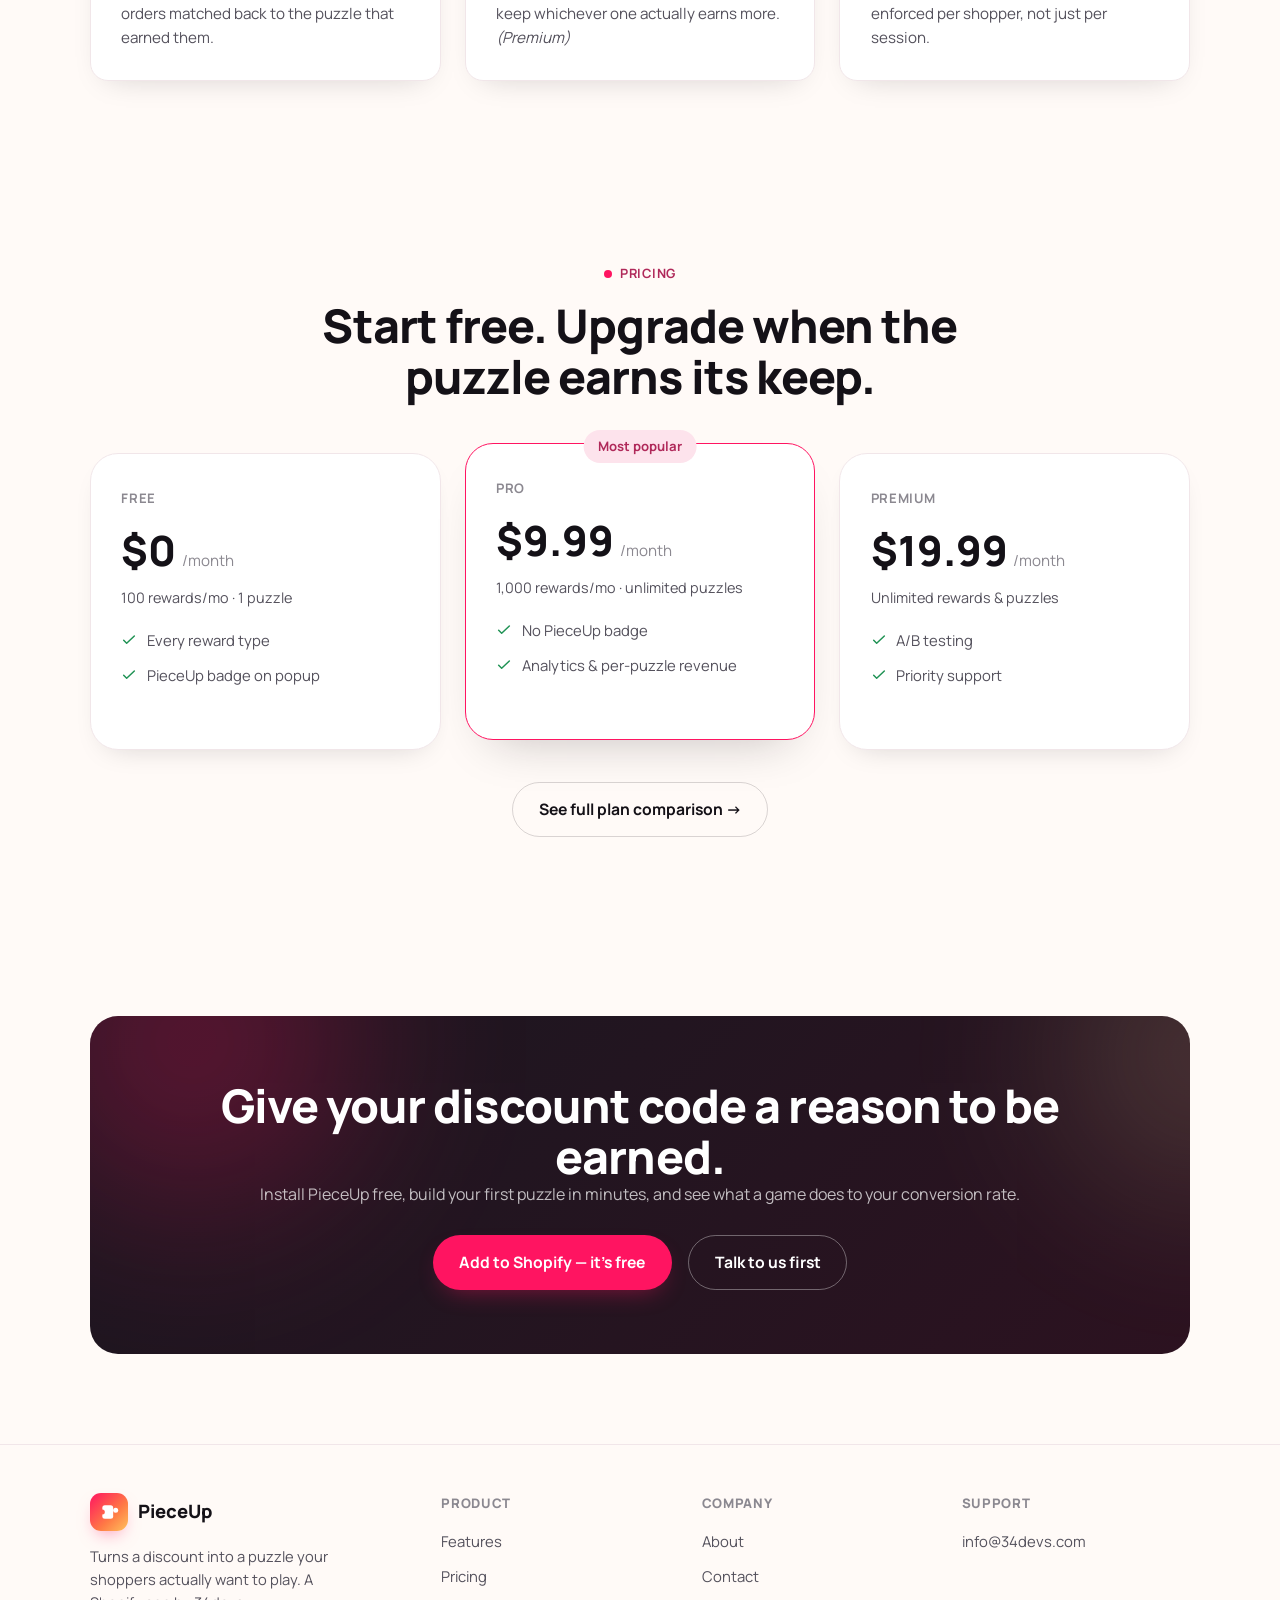
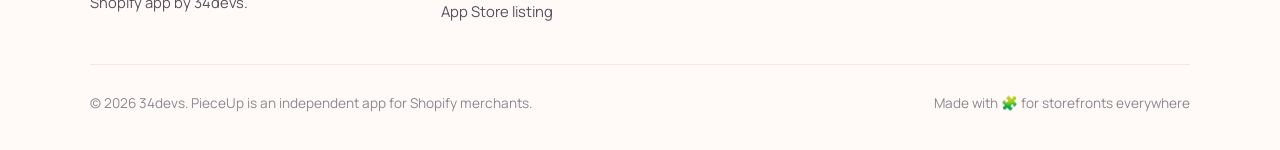
==== commit 2335b518: "Extend the award-design pass to Features, Pricing, About and Contact Brings the other four pages up " ====
--- a/index.html
+++ b/index.html
@@ -9,7 +9,7 @@
   <link rel="preconnect" href="https://fonts.googleapis.com" />
   <link rel="preconnect" href="https://fonts.gstatic.com" crossorigin />
   <link href="https://fonts.googleapis.com/css2?family=Manrope:wght@400;500;600;700;800&display=swap" rel="stylesheet" />
-  <link rel="stylesheet" href="assets/style.css?v=4" />
+  <link rel="stylesheet" href="assets/style.css?v=5" />
 </head>
 <body>
 
@@ -363,6 +363,6 @@
     </div>
   </footer>
 
-  <script src="assets/script.js?v=4"></script>
+  <script src="assets/script.js?v=5"></script>
 </body>
 </html>
--- a/assets/style.css
+++ b/assets/style.css
@@ -499,6 +499,29 @@
 
 .page-hero .lede { margin-inline: auto; }
 
+.page-hero > .container { position: relative; z-index: 1; max-width: 700px; }
+
+.page-hero .hero-wordmark {
+  font-size: clamp(4rem, 17vw, 9rem);
+  -webkit-text-stroke: 1.3px rgba(20, 17, 23, 0.08);
+}
+
+@media (prefers-reduced-motion: no-preference) {
+  .page-hero > .container > * {
+    opacity: 0;
+    animation: hero-rise 0.9s cubic-bezier(0.16, 1, 0.3, 1) forwards;
+  }
+  .page-hero > .container > *:nth-child(1) { animation-delay: 0.05s; }
+  .page-hero > .container > *:nth-child(2) { animation-delay: 0.18s; }
+  .page-hero > .container > *:nth-child(3) { animation-delay: 0.32s; }
+}
+
+/* ---------- generic hover tilt (screenshots, small cards) ---------- */
+.tilt-card {
+  will-change: transform;
+  transition: transform 0.2s ease-out;
+}
+
 /* ---------- how it works ---------- */
 .steps {
   display: grid;
@@ -1104,6 +1127,12 @@
 .reveal-stagger > *:nth-child(5) { transition-delay: 280ms; }
 .reveal-stagger > *:nth-child(6) { transition-delay: 350ms; }
 
+/* the featured pricing card keeps its permanent lift once revealed —
+   otherwise the generic stagger's translateY(0) would flatten it back down */
+.pricing-grid.reveal-stagger.is-visible > .pricing-card--featured {
+  transform: translateY(-10px);
+}
+
 /* ---------- about page ---------- */
 .value-grid {
   display: grid;
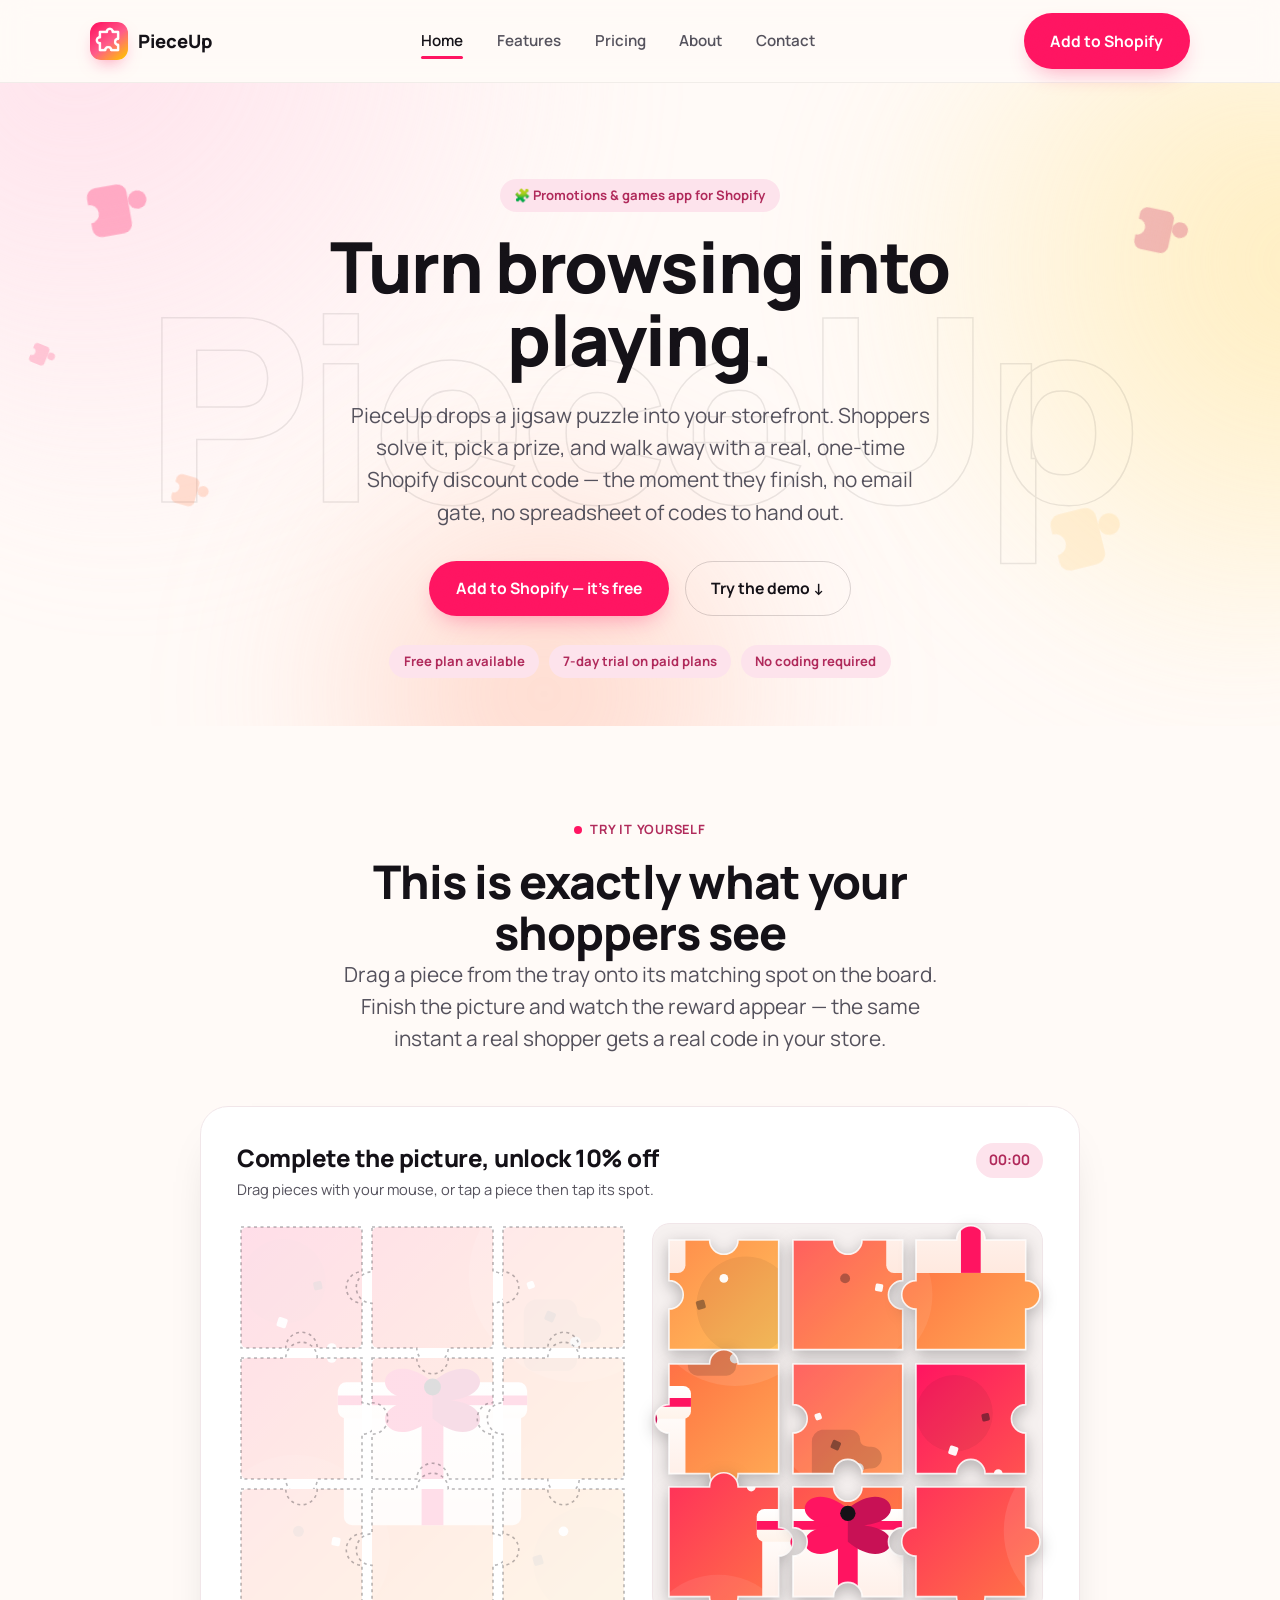
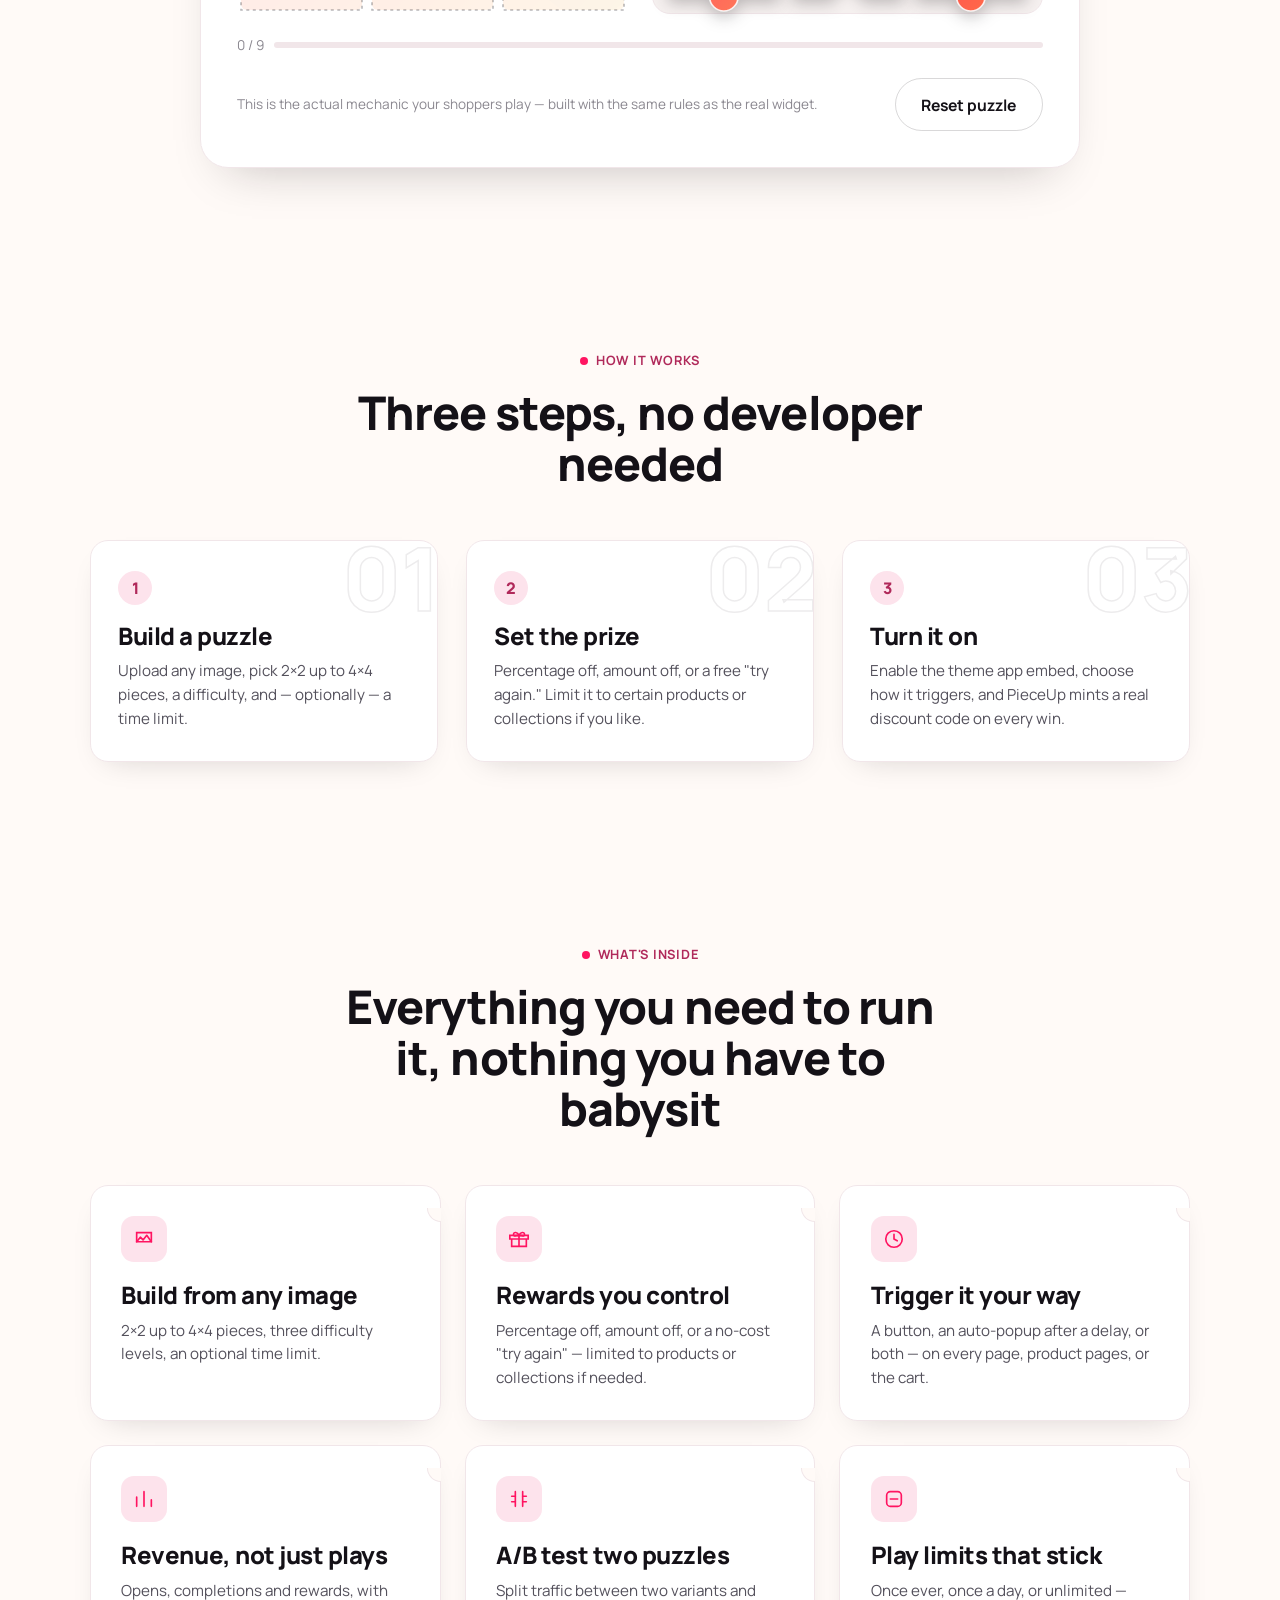
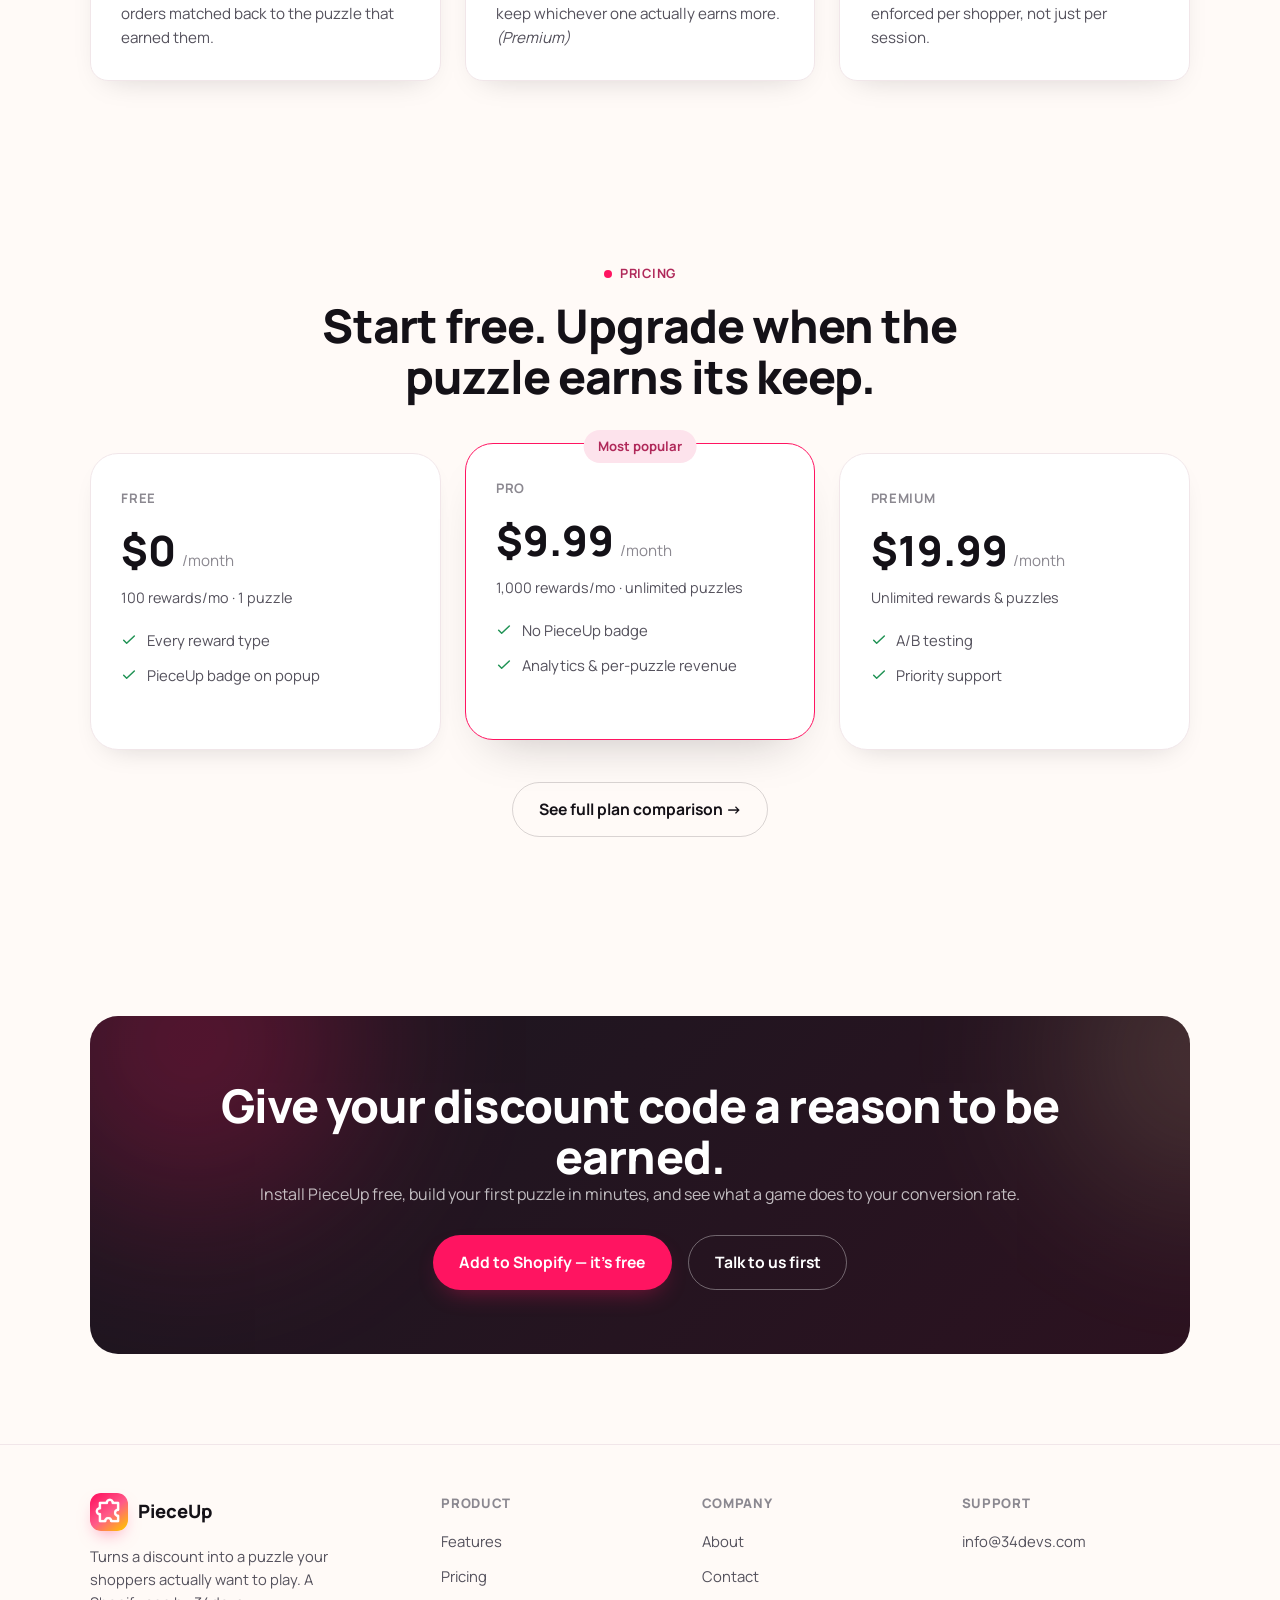
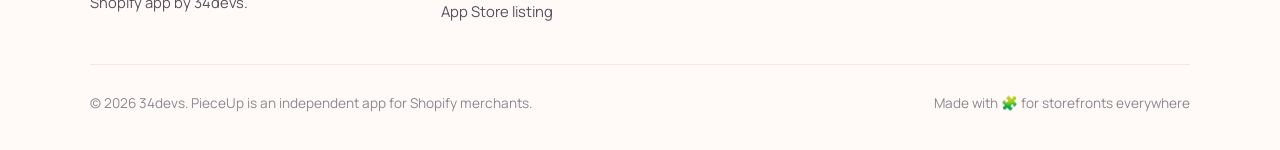
==== commit 930512f6: "Replace the hand-drawn logo with the real PieceUp app icon Swaps the header/footer/maker-card logo (" ====
--- a/index.html
+++ b/index.html
@@ -5,11 +5,11 @@
   <meta name="viewport" content="width=device-width, initial-scale=1.0" />
   <title>PieceUp — Turn browsing into playing</title>
   <meta name="description" content="PieceUp adds a jigsaw-puzzle popup to your Shopify storefront. Shoppers solve it, pick a prize, and get a real, one-time discount code the instant they finish." />
-  <link rel="icon" type="image/svg+xml" href="assets/favicon.svg" />
+  <link rel="icon" type="image/png" href="assets/favicon.png" />
   <link rel="preconnect" href="https://fonts.googleapis.com" />
   <link rel="preconnect" href="https://fonts.gstatic.com" crossorigin />
   <link href="https://fonts.googleapis.com/css2?family=Manrope:wght@400;500;600;700;800&display=swap" rel="stylesheet" />
-  <link rel="stylesheet" href="assets/style.css?v=5" />
+  <link rel="stylesheet" href="assets/style.css?v=6" />
 </head>
 <body>
 
@@ -18,18 +18,7 @@
   <header class="site-header">
     <div class="container">
       <a class="brand" href="index.html">
-        <span class="logo-mark">
-          <svg width="20" height="20" viewBox="0 0 48 48" fill="none" xmlns="http://www.w3.org/2000/svg">
-            <mask id="piece-mask" maskUnits="userSpaceOnUse">
-              <rect width="48" height="48" fill="#fff"/>
-              <circle cx="8" cy="24" r="6" fill="#000"/>
-            </mask>
-            <g mask="url(#piece-mask)">
-              <rect x="8" y="8" width="26" height="32" rx="6" fill="currentColor"/>
-              <circle cx="40" cy="20" r="6" fill="currentColor"/>
-            </g>
-          </svg>
-        </span>
+        <img src="assets/logo.png" alt="PieceUp" class="logo-mark" />
         PieceUp
       </a>
 
@@ -327,9 +316,7 @@
       <div class="footer-top">
         <div class="footer-brand">
           <a class="brand" href="index.html">
-            <span class="logo-mark">
-              <svg width="20" height="20" viewBox="0 0 48 48" fill="none"><g mask="url(#piece-mask)"><rect x="8" y="8" width="26" height="32" rx="6" fill="currentColor"/><circle cx="40" cy="20" r="6" fill="currentColor"/></g></svg>
-            </span>
+            <img src="assets/logo.png" alt="PieceUp" class="logo-mark" />
             PieceUp
           </a>
           <p>Turns a discount into a puzzle your shoppers actually want to play. A Shopify app by 34devs.</p>
@@ -363,6 +350,6 @@
     </div>
   </footer>
 
-  <script src="assets/script.js?v=5"></script>
+  <script src="assets/script.js?v=6"></script>
 </body>
 </html>
--- a/assets/style.css
+++ b/assets/style.css
@@ -342,14 +342,10 @@
   width: 38px;
   height: 38px;
   border-radius: 11px;
-  background: linear-gradient(135deg, var(--accent) 0%, #ff7a45 60%, #ffc25c 100%);
-  display: grid;
-  place-items: center;
+  display: block;
   box-shadow: 0 8px 18px -8px rgba(255, 20, 97, 0.55);
   flex-shrink: 0;
 }
-
-.logo-mark svg { color: #fff; }
 
 .main-nav {
   display: flex;
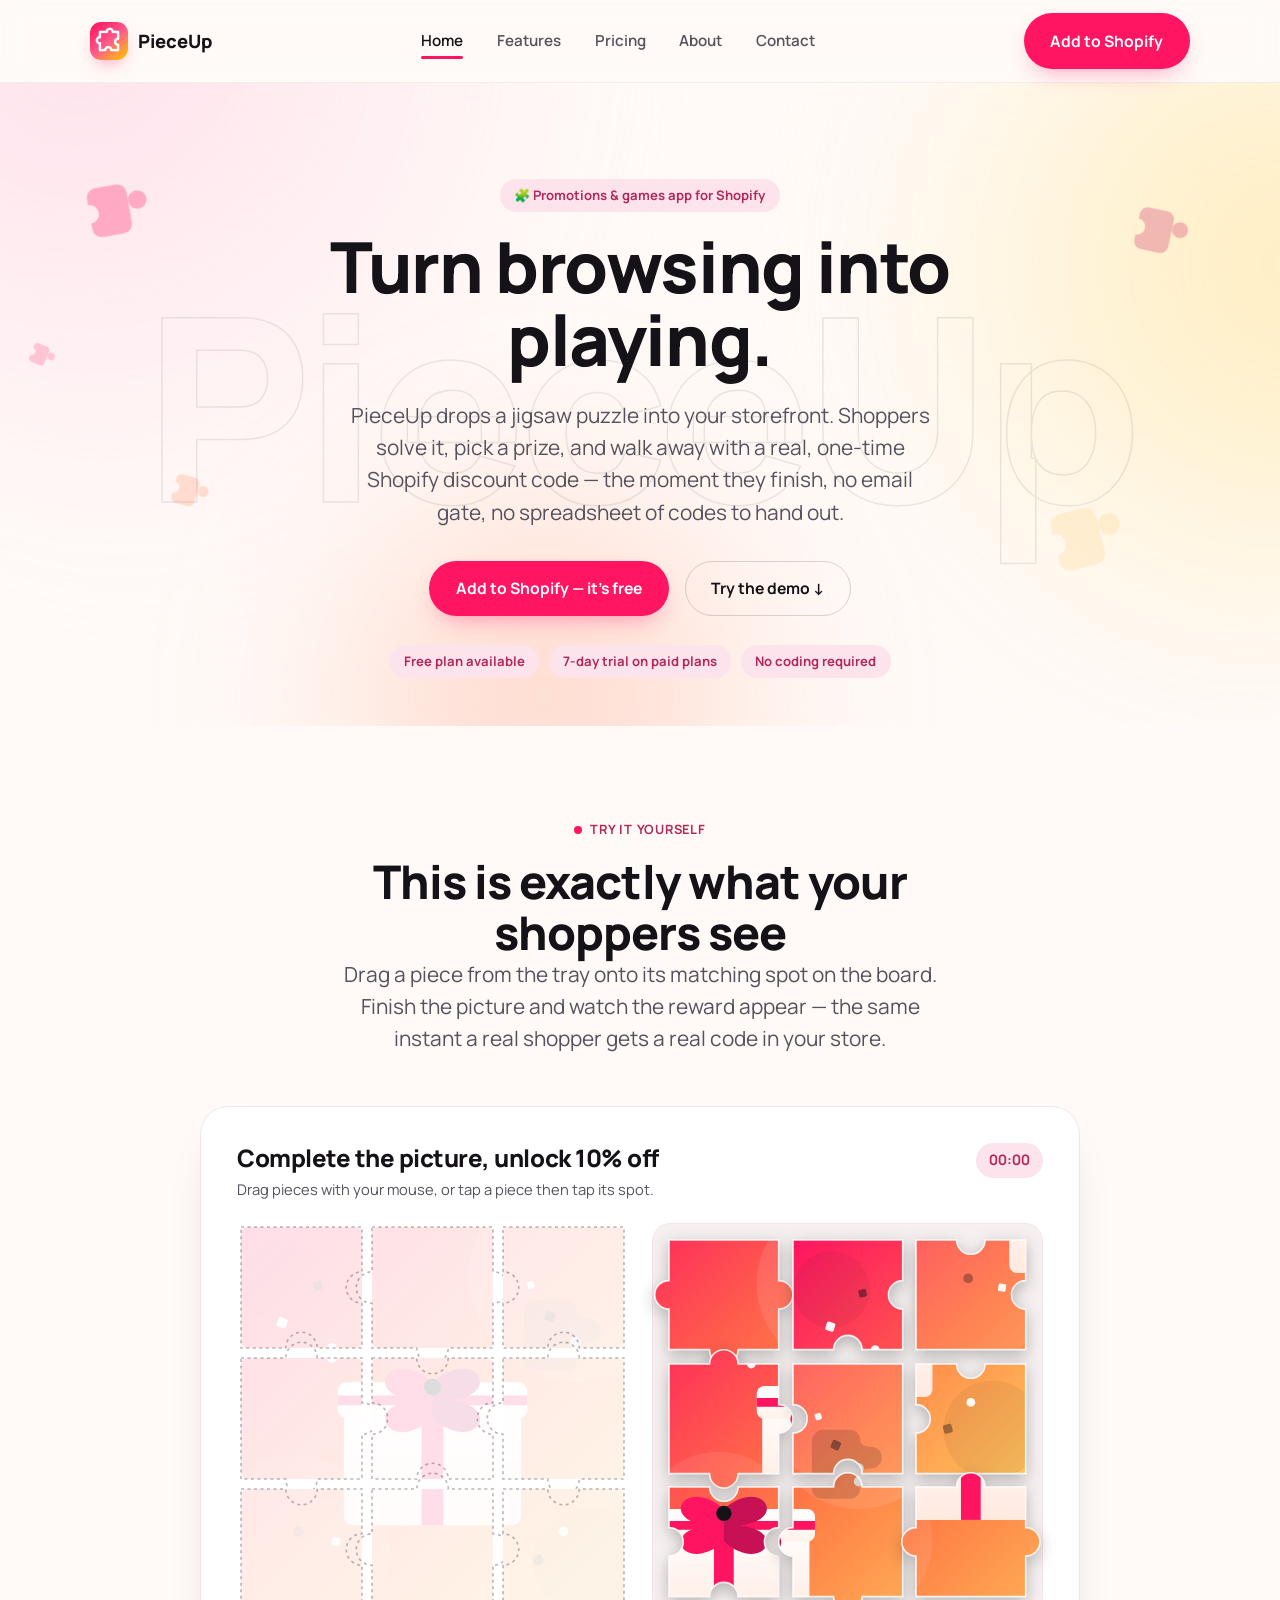
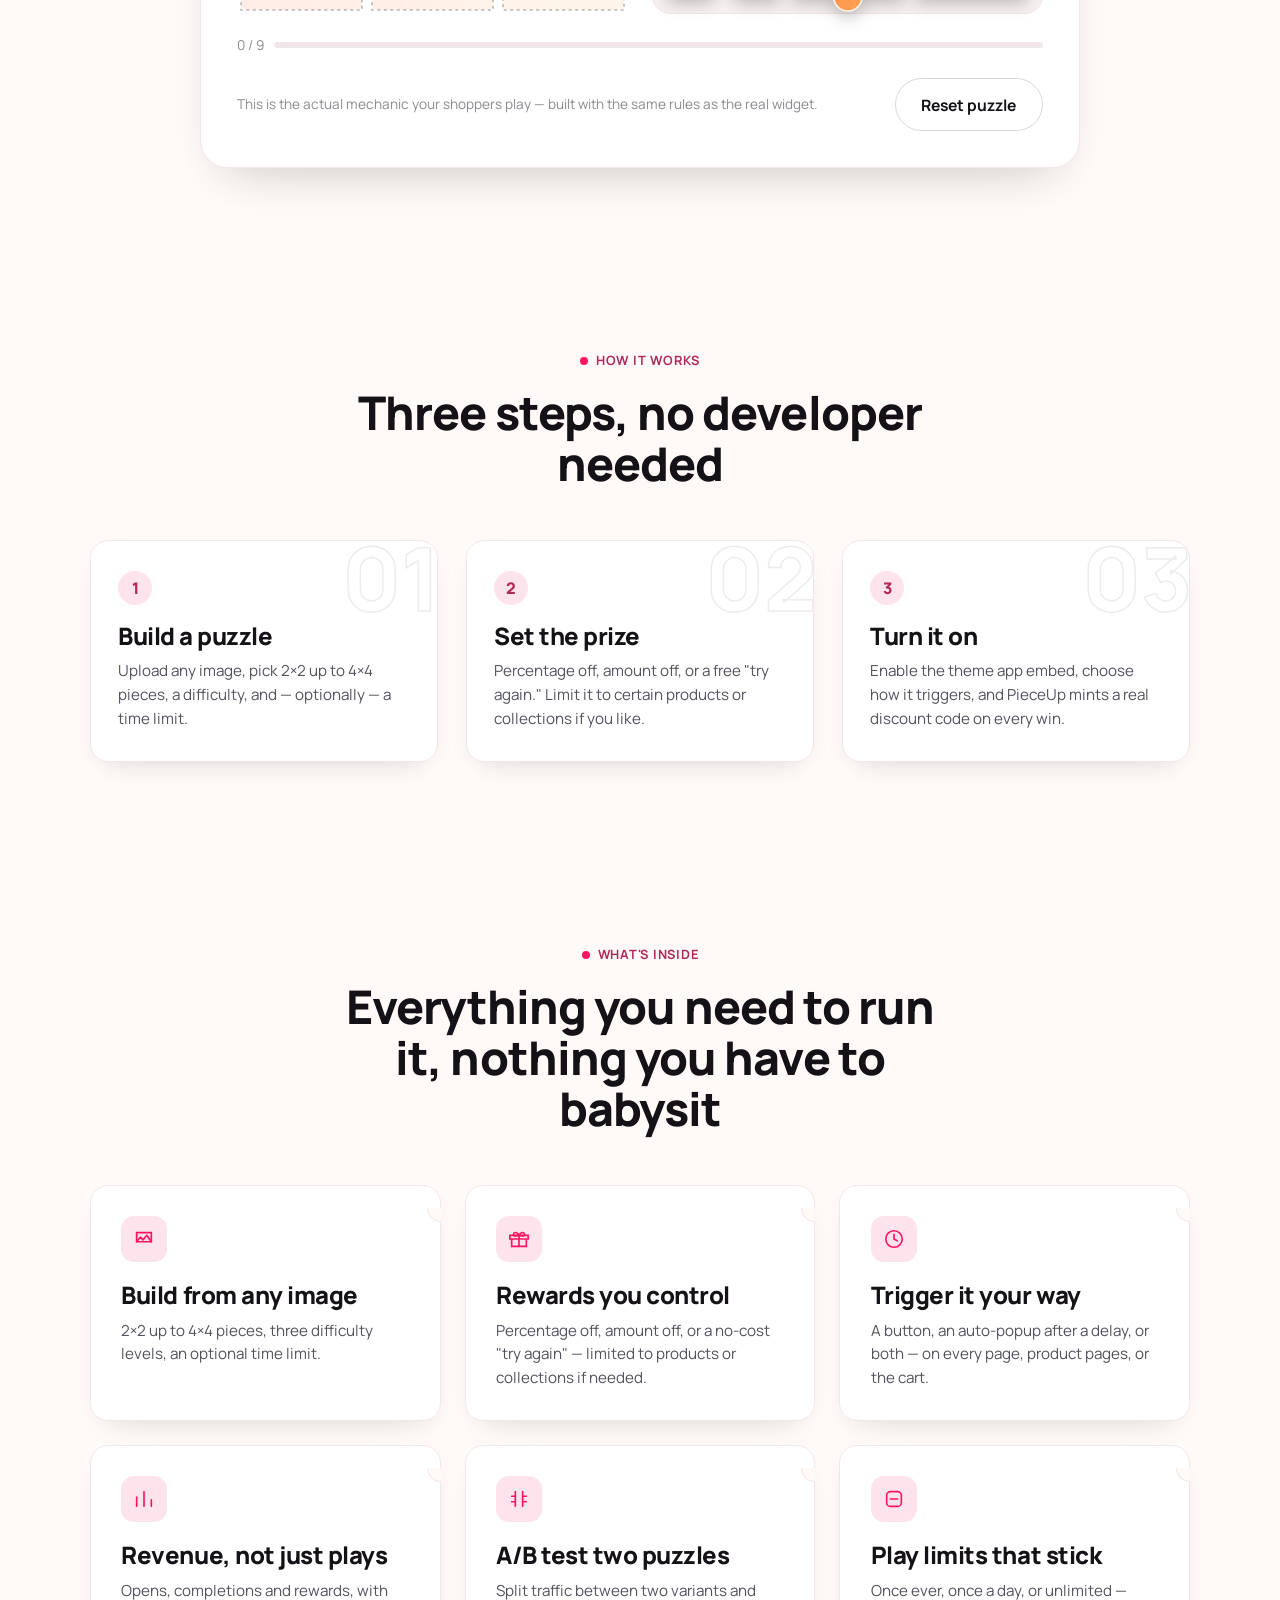
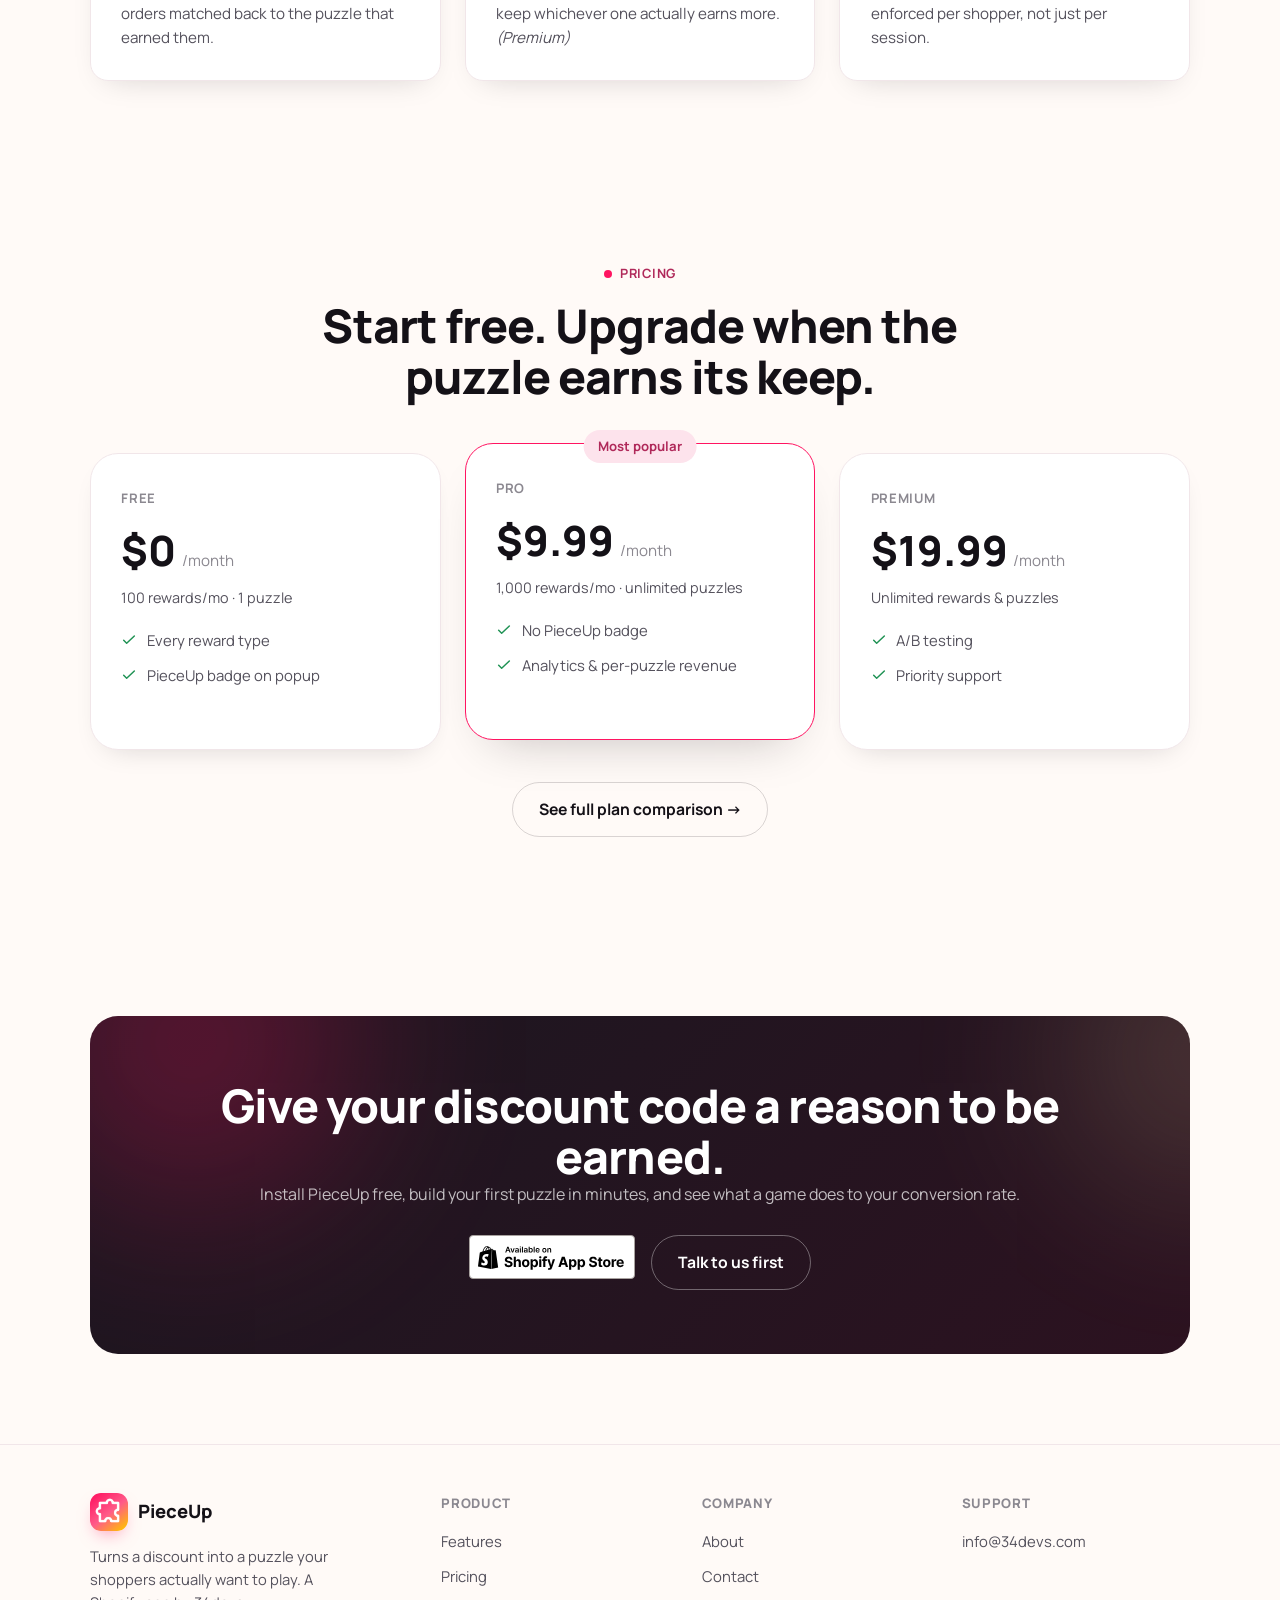
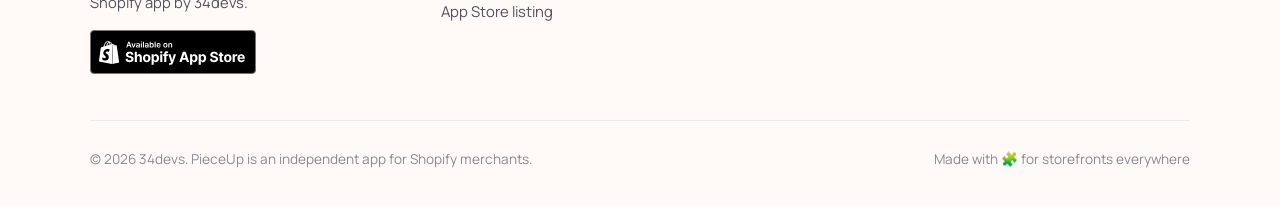
==== commit 3c6837a0: "Add the official Shopify App Store badge Downloaded straight from Shopify's own brand-assets zip (sh" ====
--- a/index.html
+++ b/index.html
@@ -9,7 +9,7 @@
   <link rel="preconnect" href="https://fonts.googleapis.com" />
   <link rel="preconnect" href="https://fonts.gstatic.com" crossorigin />
   <link href="https://fonts.googleapis.com/css2?family=Manrope:wght@400;500;600;700;800&display=swap" rel="stylesheet" />
-  <link rel="stylesheet" href="assets/style.css?v=6" />
+  <link rel="stylesheet" href="assets/style.css?v=7" />
 </head>
 <body>
 
@@ -302,7 +302,9 @@
           <h2>Give your discount code a reason to be earned.</h2>
           <p>Install PieceUp free, build your first puzzle in minutes, and see what a game does to your conversion rate.</p>
           <div class="cta-actions">
-            <a class="btn btn-accent btn-magnetic" href="https://apps.shopify.com/pieceup" target="_blank" rel="noopener">Add to Shopify — it's free</a>
+            <a class="app-store-badge" href="https://apps.shopify.com/pieceup" target="_blank" rel="noopener">
+              <img src="assets/shopify-badge-light.svg" alt="Available on the Shopify App Store" />
+            </a>
             <a class="btn btn-ghost" style="color:#fff; border-color:rgba(255,255,255,.35);" href="contact.html">Talk to us first</a>
           </div>
         </div>
@@ -320,6 +322,9 @@
             PieceUp
           </a>
           <p>Turns a discount into a puzzle your shoppers actually want to play. A Shopify app by 34devs.</p>
+          <a class="app-store-badge" style="margin-top:1rem;" href="https://apps.shopify.com/pieceup" target="_blank" rel="noopener">
+            <img src="assets/shopify-badge-dark.svg" alt="Available on the Shopify App Store" />
+          </a>
         </div>
         <div class="footer-col">
           <h4>Product</h4>
@@ -350,6 +355,6 @@
     </div>
   </footer>
 
-  <script src="assets/script.js?v=6"></script>
+  <script src="assets/script.js?v=7"></script>
 </body>
 </html>
--- a/assets/style.css
+++ b/assets/style.css
@@ -288,6 +288,15 @@
 
 .btn-block { width: 100%; }
 
+/* Official Shopify App Store badge — used as-is per Shopify's brand
+   guidelines (no recolor, crop, shadow or animation), just sized and
+   linked. https://shopify.dev/docs/apps/launch/marketing/shopify-brand-assets */
+.app-store-badge {
+  display: inline-flex;
+  line-height: 0;
+}
+.app-store-badge img { height: 44px; width: auto; display: block; }
+
 .pill {
   display: inline-flex;
   align-items: center;
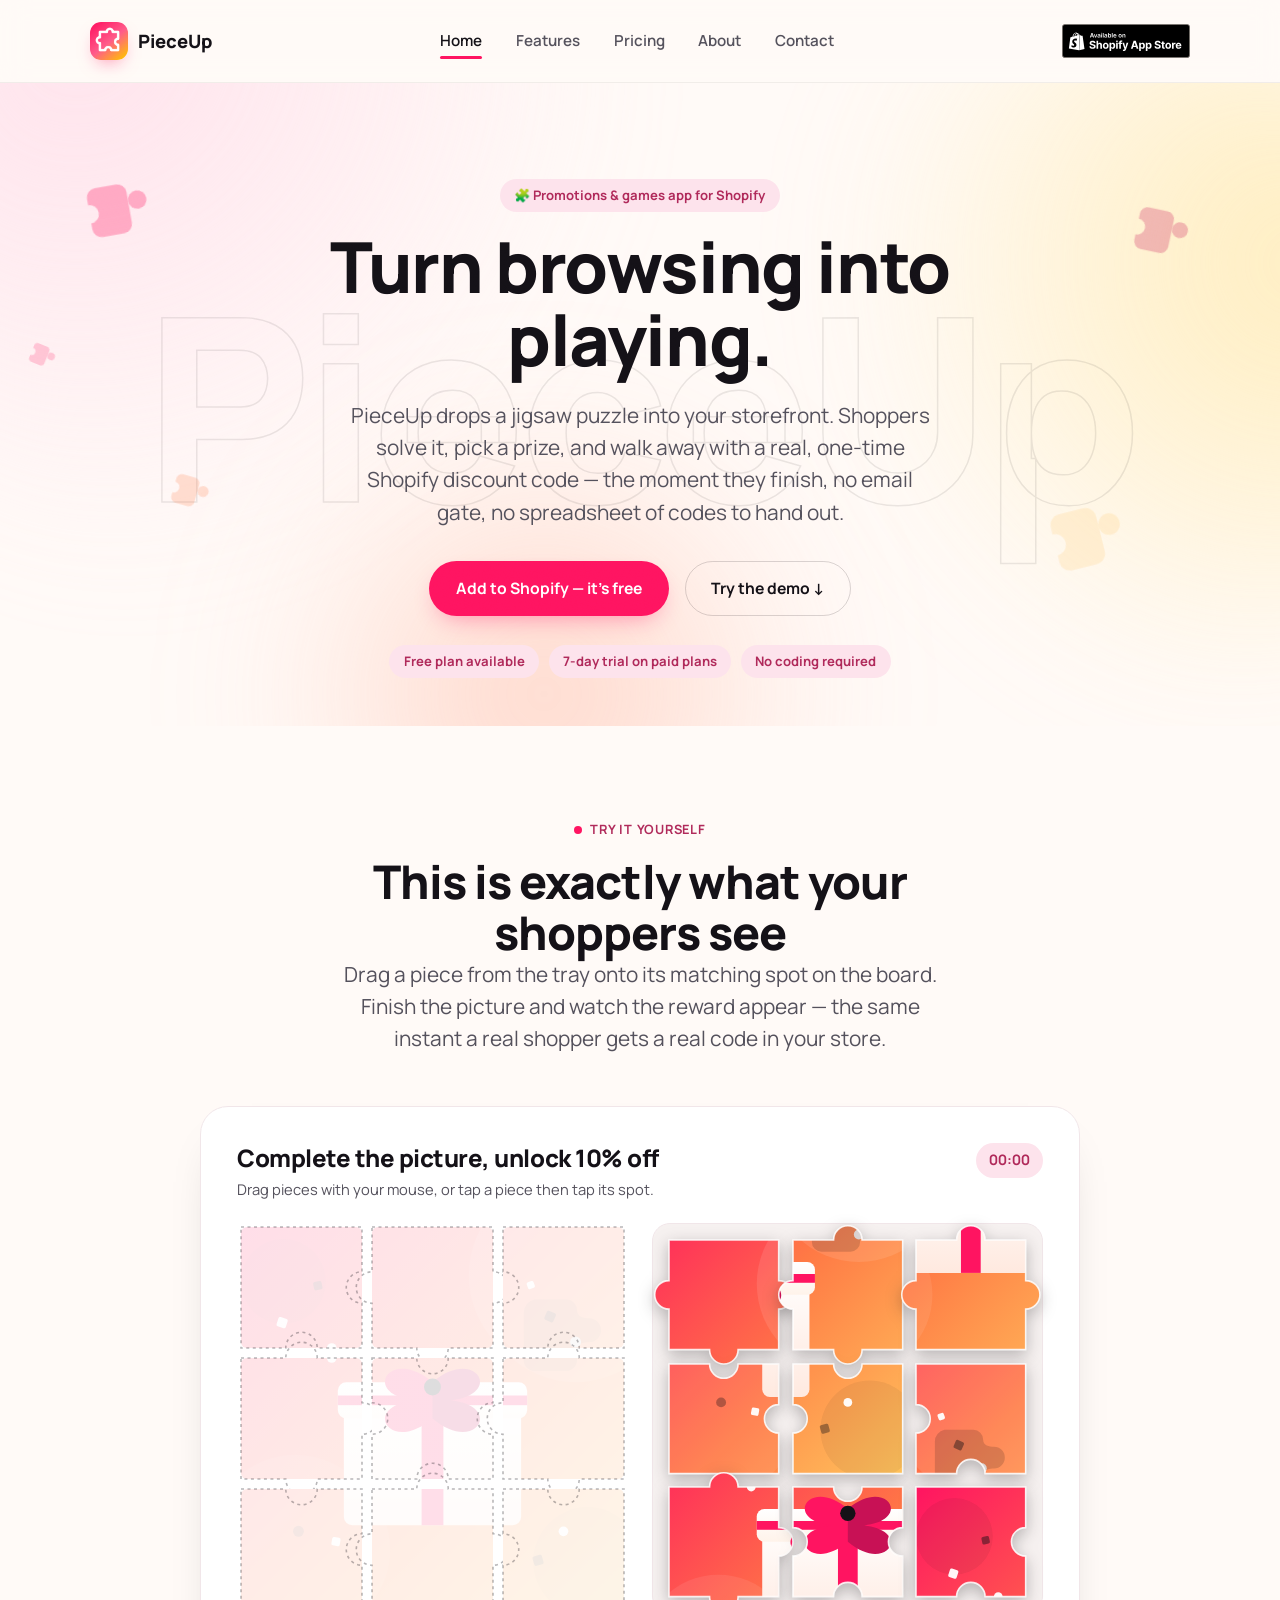
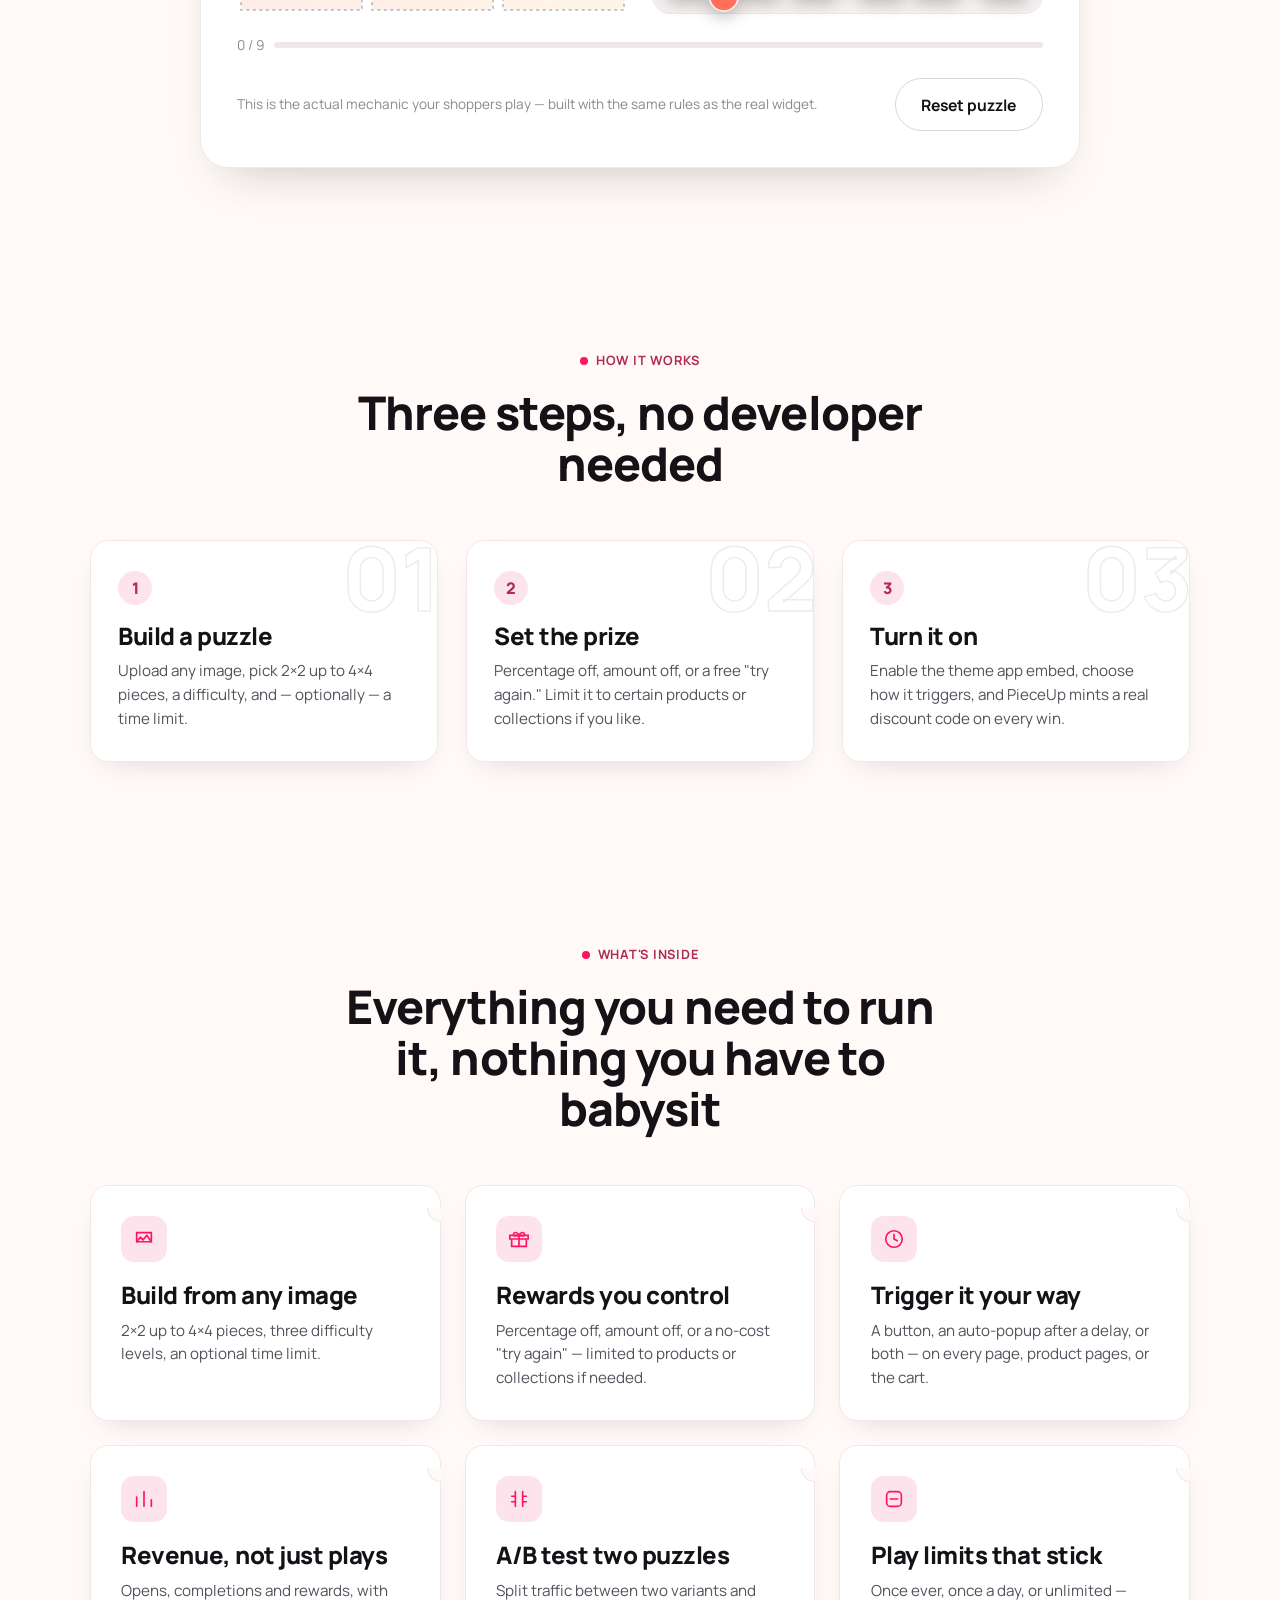
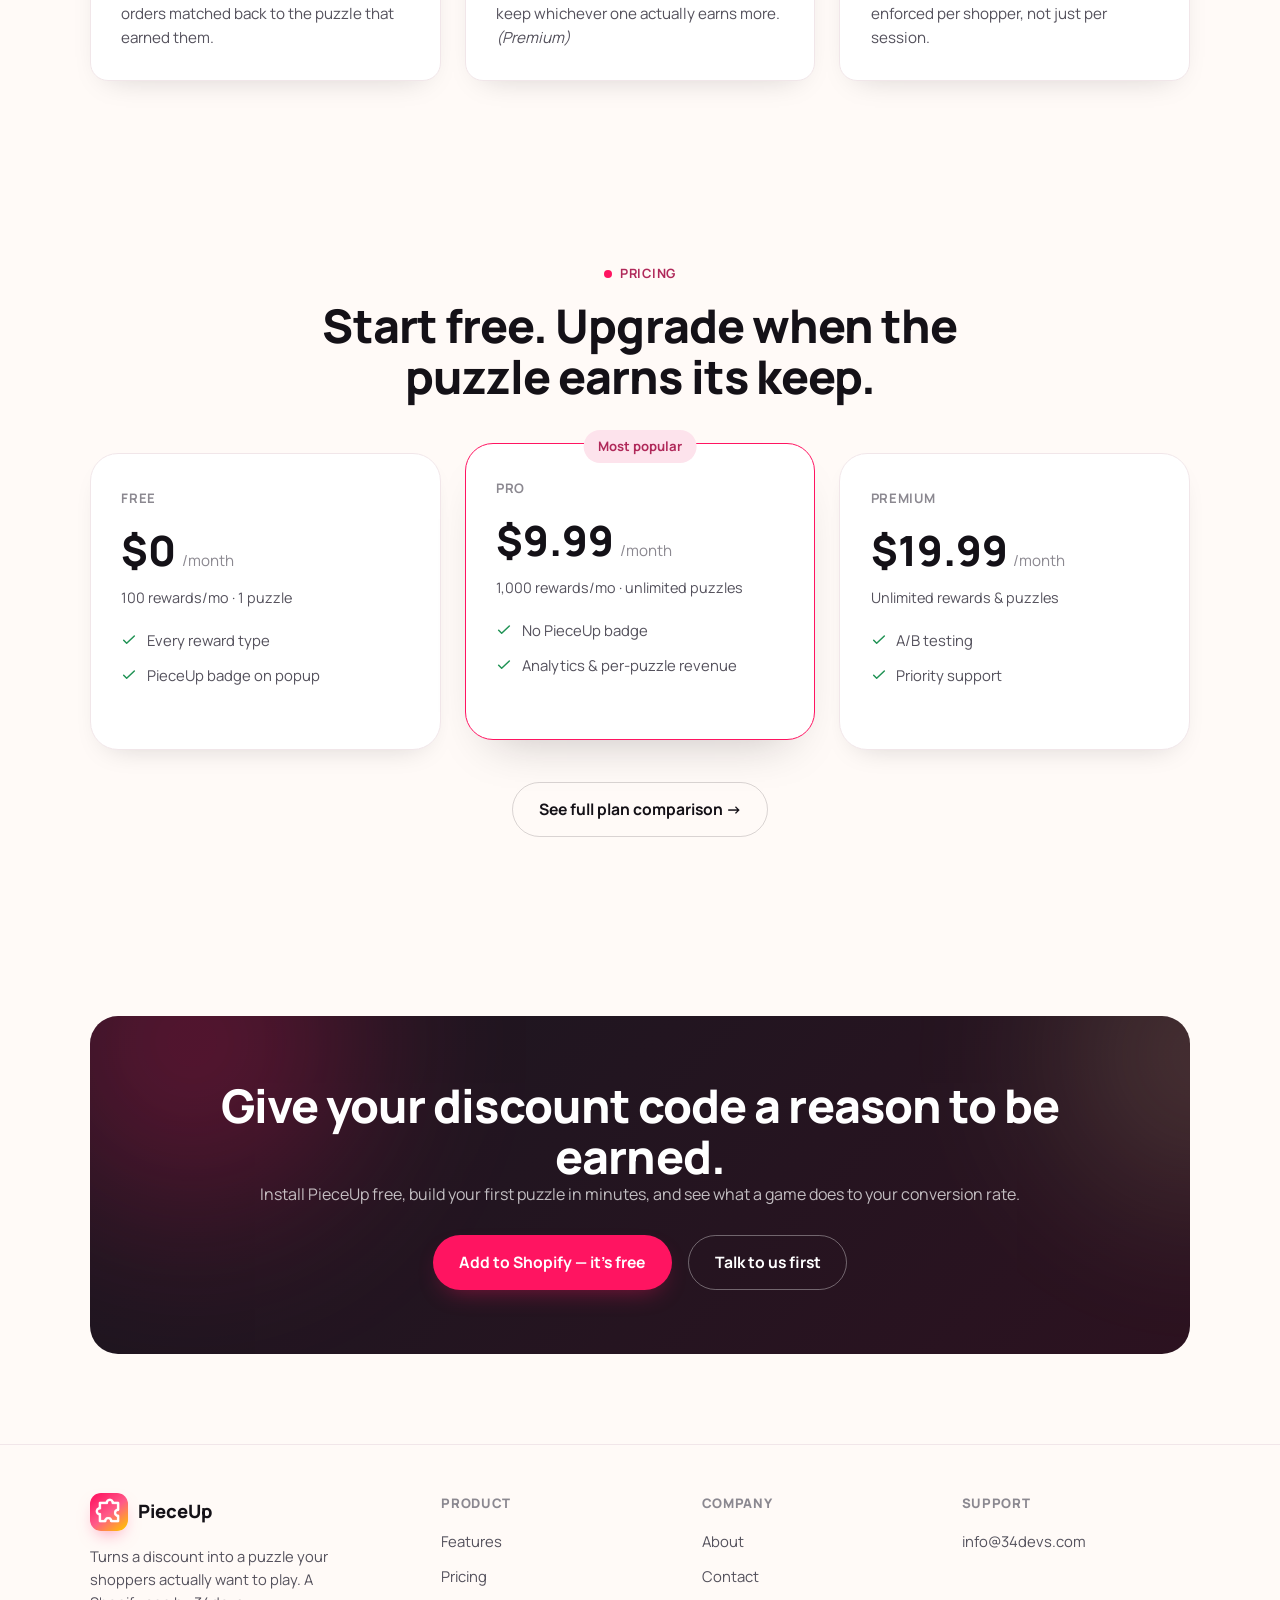
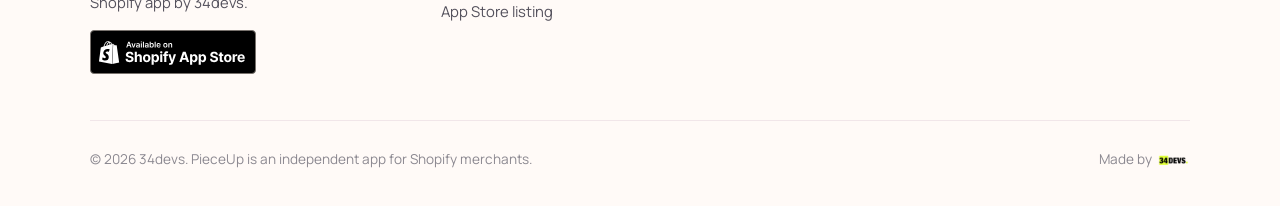
==== commit 18bfa9c8: "Move the Shopify badge to header+footer only, add 34devs footer credit Per feedback: the App Store b" ====
--- a/index.html
+++ b/index.html
@@ -9,7 +9,7 @@
   <link rel="preconnect" href="https://fonts.googleapis.com" />
   <link rel="preconnect" href="https://fonts.gstatic.com" crossorigin />
   <link href="https://fonts.googleapis.com/css2?family=Manrope:wght@400;500;600;700;800&display=swap" rel="stylesheet" />
-  <link rel="stylesheet" href="assets/style.css?v=7" />
+  <link rel="stylesheet" href="assets/style.css?v=8" />
 </head>
 <body>
 
@@ -31,7 +31,9 @@
       </nav>
 
       <div class="nav-cta">
-        <a class="btn btn-accent" href="https://apps.shopify.com/pieceup" target="_blank" rel="noopener">Add to Shopify</a>
+        <a class="app-store-badge" href="https://apps.shopify.com/pieceup" target="_blank" rel="noopener">
+          <img src="assets/shopify-badge-dark.svg" alt="Available on the Shopify App Store" />
+        </a>
         <button class="nav-toggle" aria-label="Toggle navigation" aria-expanded="false"><span></span></button>
       </div>
     </div>
@@ -45,7 +47,9 @@
         <a href="contact.html">Contact</a>
       </nav>
       <div class="nav-cta">
-        <a class="btn btn-accent btn-block" href="https://apps.shopify.com/pieceup" target="_blank" rel="noopener">Add to Shopify</a>
+        <a class="app-store-badge" style="align-self:center;" href="https://apps.shopify.com/pieceup" target="_blank" rel="noopener">
+          <img src="assets/shopify-badge-dark.svg" alt="Available on the Shopify App Store" />
+        </a>
       </div>
     </div>
   </header>
@@ -302,9 +306,7 @@
           <h2>Give your discount code a reason to be earned.</h2>
           <p>Install PieceUp free, build your first puzzle in minutes, and see what a game does to your conversion rate.</p>
           <div class="cta-actions">
-            <a class="app-store-badge" href="https://apps.shopify.com/pieceup" target="_blank" rel="noopener">
-              <img src="assets/shopify-badge-light.svg" alt="Available on the Shopify App Store" />
-            </a>
+            <a class="btn btn-accent btn-magnetic" href="https://apps.shopify.com/pieceup" target="_blank" rel="noopener">Add to Shopify — it's free</a>
             <a class="btn btn-ghost" style="color:#fff; border-color:rgba(255,255,255,.35);" href="contact.html">Talk to us first</a>
           </div>
         </div>
@@ -350,11 +352,11 @@
       </div>
       <div class="footer-bottom">
         <span>© <span data-year>2026</span> 34devs. PieceUp is an independent app for Shopify merchants.</span>
-        <span>Made with 🧩 for storefronts everywhere</span>
+        <a class="made-by" href="https://34devs.com" target="_blank" rel="noopener">Made by <img src="assets/34devs-logo.png" alt="34devs" /></a>
       </div>
     </div>
   </footer>
 
-  <script src="assets/script.js?v=7"></script>
+  <script src="assets/script.js?v=8"></script>
 </body>
 </html>
--- a/assets/style.css
+++ b/assets/style.css
@@ -297,6 +297,8 @@
 }
 .app-store-badge img { height: 44px; width: auto; display: block; }
 
+.nav-cta .app-store-badge img { height: 34px; }
+
 .pill {
   display: inline-flex;
   align-items: center;
@@ -799,6 +801,16 @@
   color: var(--muted);
 }
 
+.footer-bottom .made-by {
+  display: inline-flex;
+  align-items: center;
+  gap: 0.4rem;
+  color: var(--muted);
+  transition: color 0.15s ease;
+}
+.footer-bottom .made-by:hover { color: var(--ink); }
+.footer-bottom .made-by img { height: 16px; width: auto; display: block; }
+
 /* ==========================================================================
    Puzzle demo
    ========================================================================== */
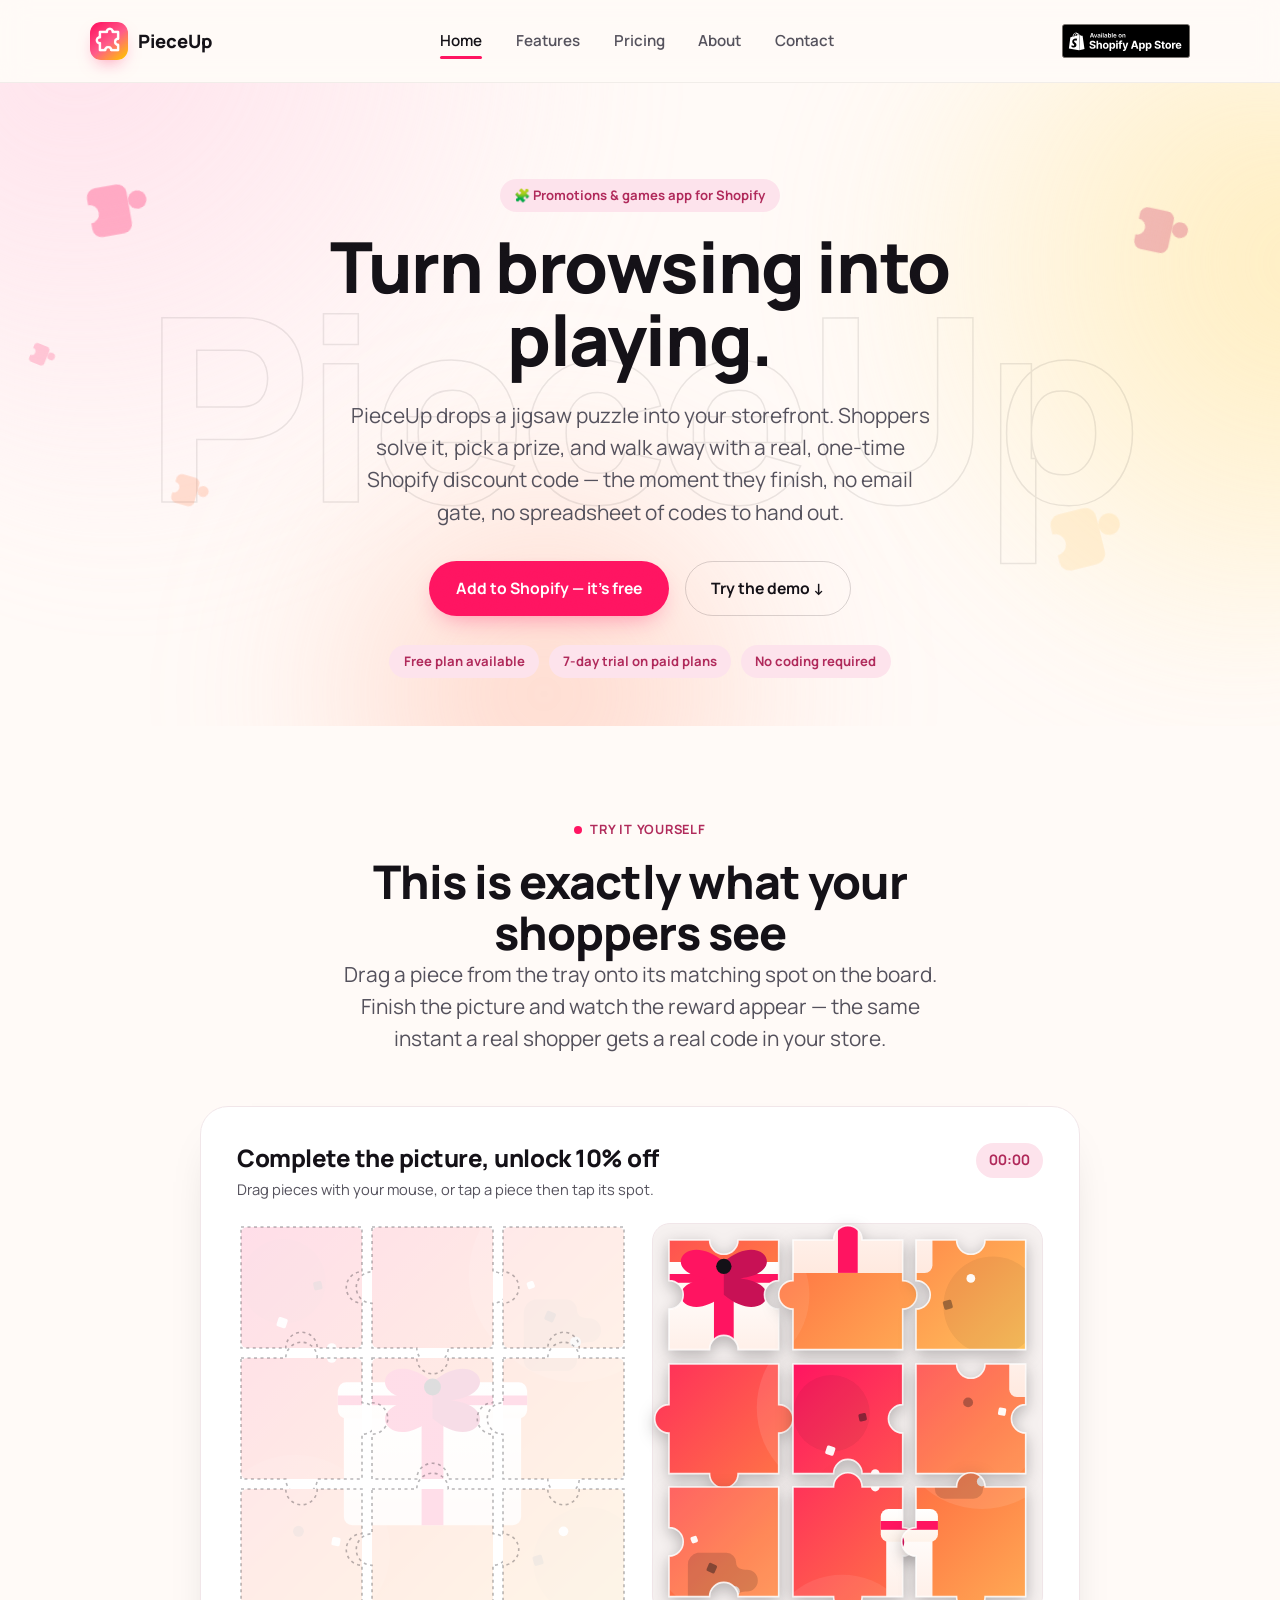
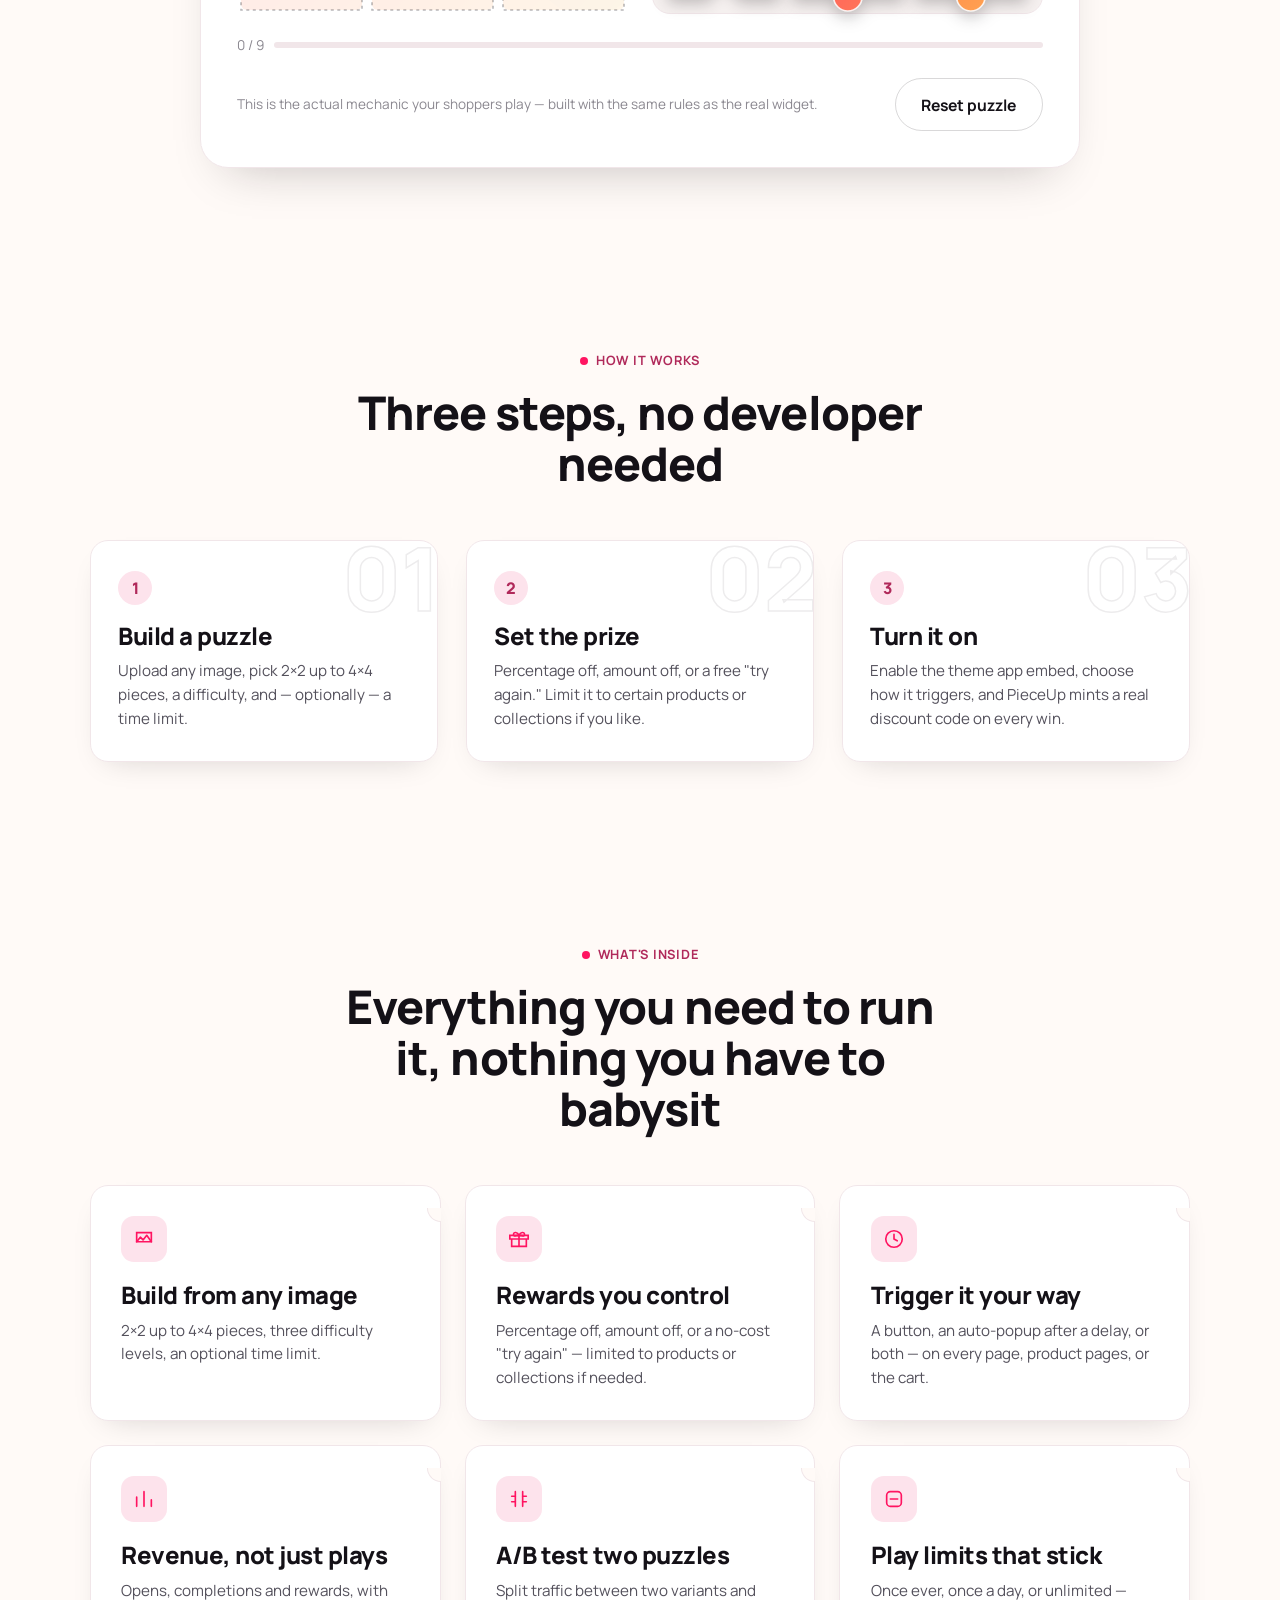
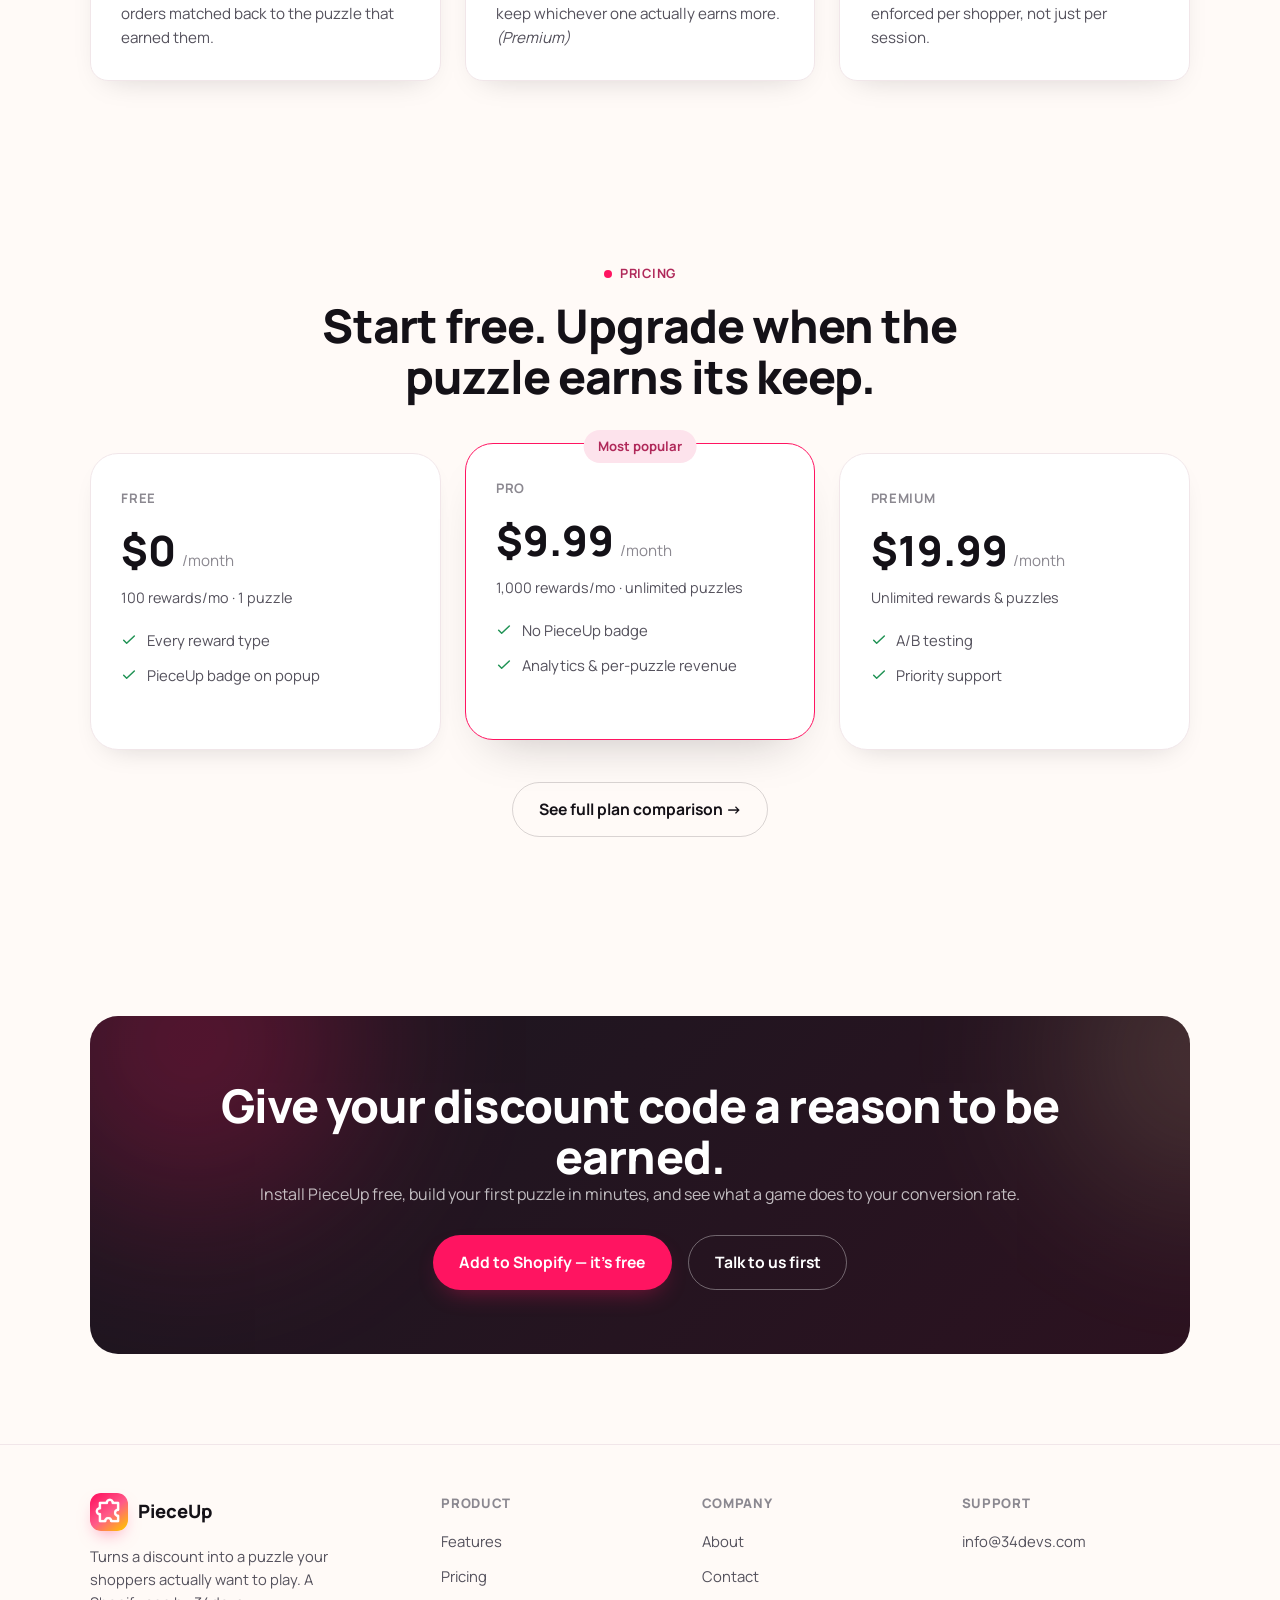
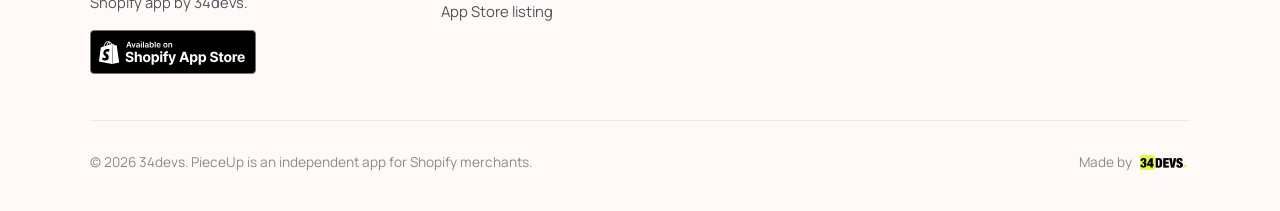
==== commit 6a4959d7: "Make the 34devs footer logo bigger — 16px read as a favicon-sized speck Co-Authored-By: Claude Sonne" ====
--- a/index.html
+++ b/index.html
@@ -9,7 +9,7 @@
   <link rel="preconnect" href="https://fonts.googleapis.com" />
   <link rel="preconnect" href="https://fonts.gstatic.com" crossorigin />
   <link href="https://fonts.googleapis.com/css2?family=Manrope:wght@400;500;600;700;800&display=swap" rel="stylesheet" />
-  <link rel="stylesheet" href="assets/style.css?v=8" />
+  <link rel="stylesheet" href="assets/style.css?v=9" />
 </head>
 <body>
 
--- a/assets/style.css
+++ b/assets/style.css
@@ -809,7 +809,7 @@
   transition: color 0.15s ease;
 }
 .footer-bottom .made-by:hover { color: var(--ink); }
-.footer-bottom .made-by img { height: 16px; width: auto; display: block; }
+.footer-bottom .made-by img { height: 26px; width: auto; display: block; }
 
 /* ==========================================================================
    Puzzle demo
